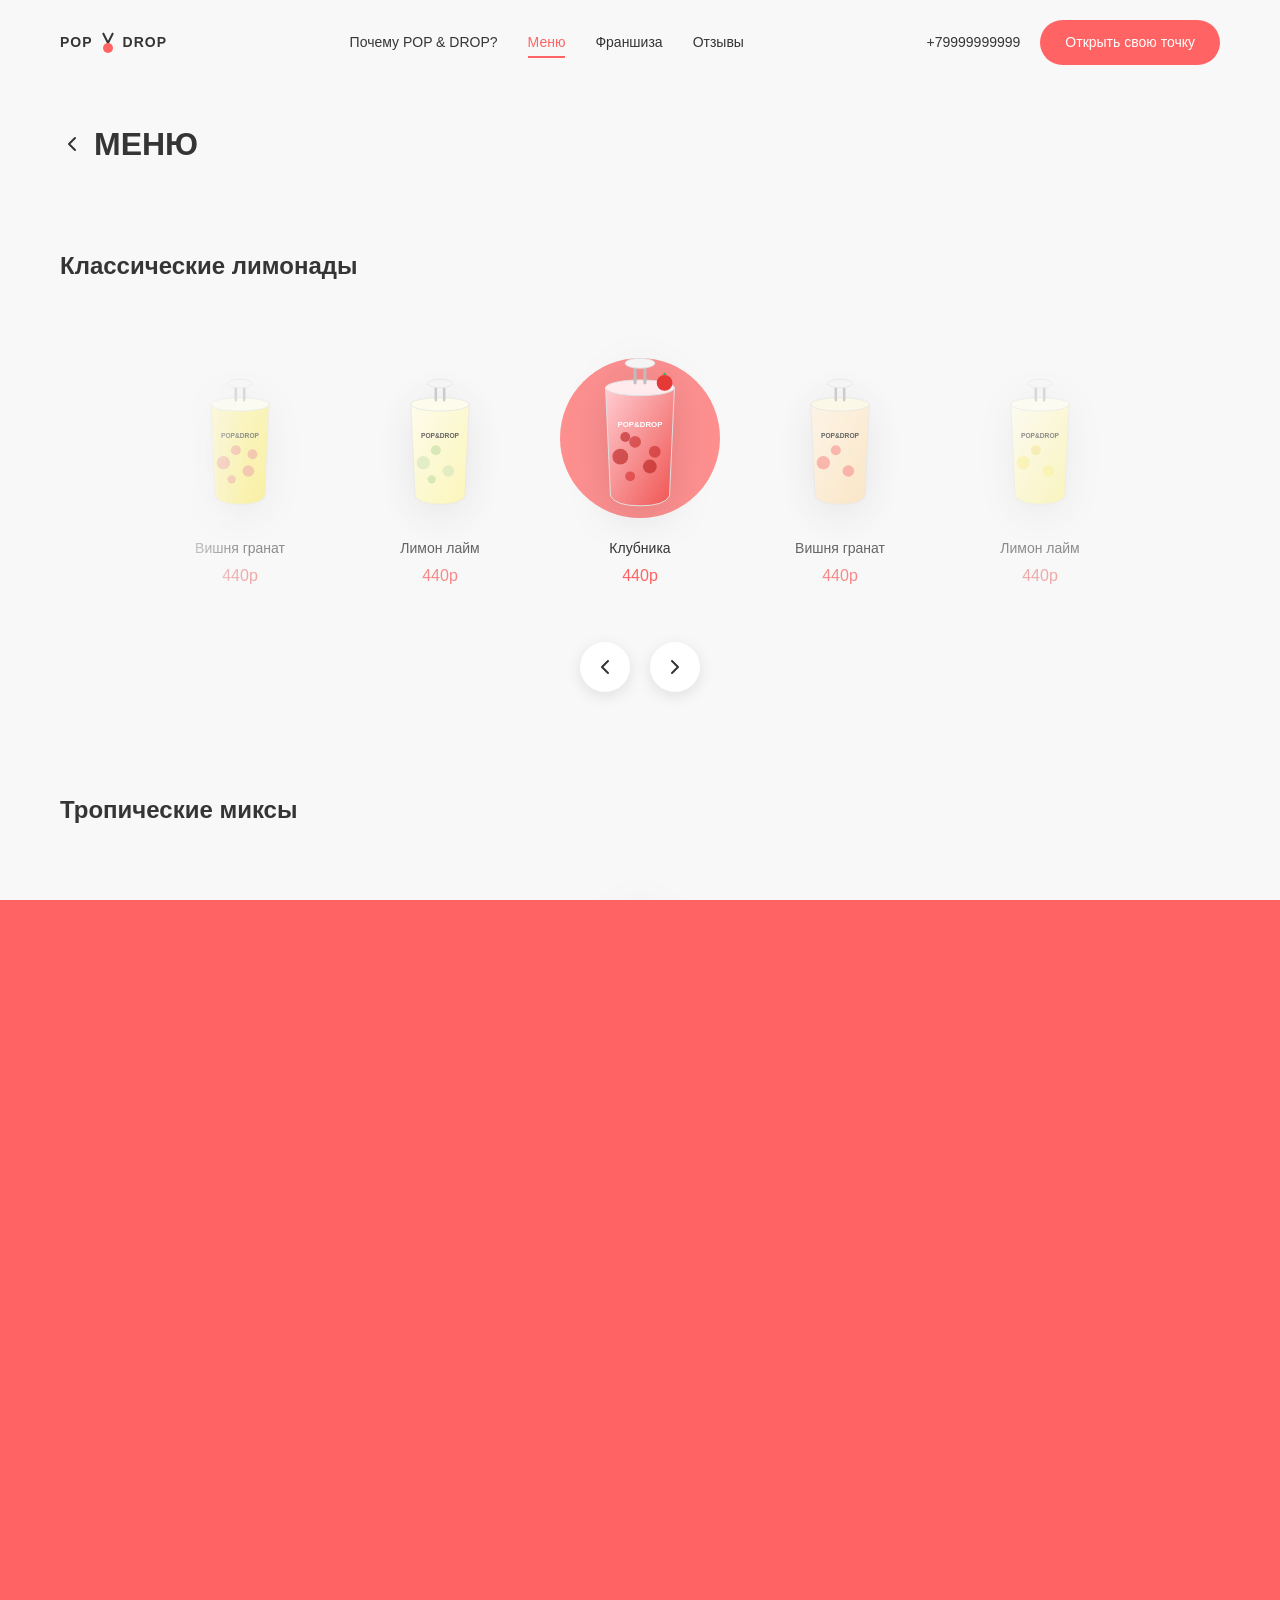
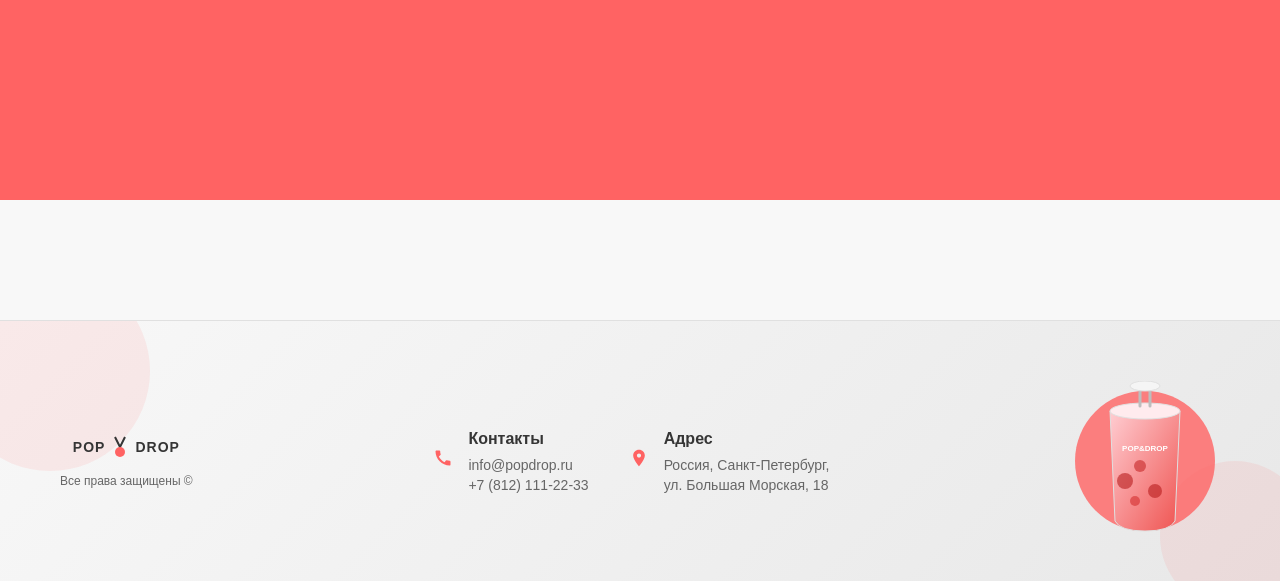
==== menu.html @ 7a73be5d "Add files via upload" ====
<!DOCTYPE html>
<html lang="ru">
<head>
    <meta charset="UTF-8">
    <meta name="viewport" content="width=device-width, initial-scale=1.0">
    <title>Меню - POP & DROP</title>
    <link rel="stylesheet" href="styles.css">
    <link rel="stylesheet" href="menu-styles.css">
</head>
<body>
    <!-- Animated Bubbles Background -->
    <div class="bubbles-container" id="bubbles"></div>

    <!-- Header -->
    <header class="header">
        <div class="header-container">
            <a href="index.html" class="logo">
                <div class="logo-text">POP</div>
                <div class="logo-icon">
                    <svg width="20" height="30" viewBox="0 0 20 30">
                        <path d="M5 5 L10 15 L15 5" stroke="#353535" stroke-width="2" fill="none"/>
                        <circle cx="10" cy="20" r="5" fill="#FF6363"/>
                    </svg>
                </div>
                <div class="logo-text">DROP</div>
            </a>
            <nav class="nav">
                <a href="index.html#why">Почему POP & DROP?</a>
                <a href="menu.html" class="active">Меню</a>
                <a href="index.html#franchise">Франшиза</a>
                <a href="index.html#reviews">Отзывы</a>
            </nav>
            <div class="header-right">
                <a href="tel:+79999999999" class="phone">+79999999999</a>
                <a href="index.html#contact" class="btn btn-primary">Открыть свою точку</a>
            </div>
        </div>
    </header>

    <!-- Menu Title -->
    <section class="menu-page-header">
        <div class="container">
            <a href="index.html" class="back-link">
                <svg width="24" height="24" viewBox="0 0 24 24" fill="none">
                    <path d="M15 18L9 12L15 6" stroke="#353535" stroke-width="2" stroke-linecap="round" stroke-linejoin="round"/>
                </svg>
                <span>МЕНЮ</span>
            </a>
        </div>
    </section>

    <!-- Classic Lemonades -->
    <section class="menu-category">
        <div class="container">
            <h2 class="category-title">Классические лимонады</h2>
            <div class="carousel-wrapper">
                <div class="carousel" id="carousel1">
                    <div class="carousel-track">
                        <div class="drink-card" data-color="#FFB74D">
                            <div class="drink-circle" style="background: #FFB74D;"></div>
                            <div class="drink-cup yellow">
                                <svg viewBox="0 0 120 160" class="cup-svg">
                                    <defs>
                                        <linearGradient id="yellow1" x1="0%" y1="0%" x2="100%" y2="100%">
                                            <stop offset="0%" style="stop-color:#FFF59D"/>
                                            <stop offset="100%" style="stop-color:#FFEB3B"/>
                                        </linearGradient>
                                    </defs>
                                    <path d="M25 30 L30 140 Q35 150 60 150 Q85 150 90 140 L95 30 Z" fill="url(#yellow1)" stroke="#E0E0E0" stroke-width="1"/>
                                    <ellipse cx="60" cy="30" rx="35" ry="8" fill="#FFFDE7" stroke="#E0E0E0"/>
                                    <path d="M55 5 L55 25 M65 5 L65 25" stroke="#BDBDBD" stroke-width="3" stroke-linecap="round"/>
                                    <ellipse cx="60" cy="5" rx="15" ry="5" fill="#F5F5F5" stroke="#E0E0E0"/>
                                    <circle cx="40" cy="100" r="8" fill="#FF6B6B" opacity="0.8" class="bubble"/>
                                    <circle cx="55" cy="85" r="6" fill="#FF6B6B" opacity="0.8" class="bubble"/>
                                    <circle cx="70" cy="110" r="7" fill="#FF6B6B" opacity="0.8" class="bubble"/>
                                    <circle cx="50" cy="120" r="5" fill="#FF6B6B" opacity="0.8" class="bubble"/>
                                    <circle cx="75" cy="90" r="6" fill="#FF6B6B" opacity="0.8" class="bubble"/>
                                    <text x="60" y="70" text-anchor="middle" font-size="8" fill="#353535" font-weight="bold">POP&DROP</text>
                                </svg>
                            </div>
                            <p class="drink-name">Вишня гранат</p>
                            <p class="drink-price">440р</p>
                        </div>

                        <div class="drink-card" data-color="#FFF59D">
                            <div class="drink-circle" style="background: #FFF59D;"></div>
                            <div class="drink-cup yellow-light">
                                <svg viewBox="0 0 120 160" class="cup-svg">
                                    <defs>
                                        <linearGradient id="yellow2" x1="0%" y1="0%" x2="100%" y2="100%">
                                            <stop offset="0%" style="stop-color:#FFFDE7"/>
                                            <stop offset="100%" style="stop-color:#FFF59D"/>
                                        </linearGradient>
                                    </defs>
                                    <path d="M25 30 L30 140 Q35 150 60 150 Q85 150 90 140 L95 30 Z" fill="url(#yellow2)" stroke="#E0E0E0" stroke-width="1"/>
                                    <ellipse cx="60" cy="30" rx="35" ry="8" fill="#FFFDE7" stroke="#E0E0E0"/>
                                    <path d="M55 5 L55 25 M65 5 L65 25" stroke="#BDBDBD" stroke-width="3" stroke-linecap="round"/>
                                    <ellipse cx="60" cy="5" rx="15" ry="5" fill="#F5F5F5" stroke="#E0E0E0"/>
                                    <circle cx="40" cy="100" r="8" fill="#C5E1A5" opacity="0.9" class="bubble"/>
                                    <circle cx="55" cy="85" r="6" fill="#AED581" opacity="0.9" class="bubble"/>
                                    <circle cx="70" cy="110" r="7" fill="#C5E1A5" opacity="0.9" class="bubble"/>
                                    <circle cx="50" cy="120" r="5" fill="#AED581" opacity="0.9" class="bubble"/>
                                    <text x="60" y="70" text-anchor="middle" font-size="8" fill="#353535" font-weight="bold">POP&DROP</text>
                                </svg>
                            </div>
                            <p class="drink-name">Лимон лайм</p>
                            <p class="drink-price">440р</p>
                        </div>

                        <div class="drink-card active" data-color="#FF6363">
                            <div class="drink-circle" style="background: #FF6363;"></div>
                            <div class="drink-cup red">
                                <svg viewBox="0 0 120 160" class="cup-svg">
                                    <defs>
                                        <linearGradient id="red1" x1="0%" y1="0%" x2="100%" y2="100%">
                                            <stop offset="0%" style="stop-color:#FFCDD2"/>
                                            <stop offset="100%" style="stop-color:#EF5350"/>
                                        </linearGradient>
                                    </defs>
                                    <path d="M25 30 L30 140 Q35 150 60 150 Q85 150 90 140 L95 30 Z" fill="url(#red1)" stroke="#E0E0E0" stroke-width="1"/>
                                    <ellipse cx="60" cy="30" rx="35" ry="8" fill="#FFEBEE" stroke="#E0E0E0"/>
                                    <path d="M55 5 L55 25 M65 5 L65 25" stroke="#BDBDBD" stroke-width="3" stroke-linecap="round"/>
                                    <ellipse cx="60" cy="5" rx="15" ry="5" fill="#F5F5F5" stroke="#E0E0E0"/>
                                    <circle cx="40" cy="100" r="8" fill="#B71C1C" opacity="0.6" class="bubble"/>
                                    <circle cx="55" cy="85" r="6" fill="#C62828" opacity="0.6" class="bubble"/>
                                    <circle cx="70" cy="110" r="7" fill="#B71C1C" opacity="0.6" class="bubble"/>
                                    <circle cx="50" cy="120" r="5" fill="#D32F2F" opacity="0.6" class="bubble"/>
                                    <circle cx="75" cy="95" r="6" fill="#C62828" opacity="0.6" class="bubble"/>
                                    <circle cx="45" cy="80" r="5" fill="#B71C1C" opacity="0.6" class="bubble"/>
                                    <text x="60" y="70" text-anchor="middle" font-size="8" fill="#fff" font-weight="bold">POP&DROP</text>
                                    <!-- Strawberry decoration -->
                                    <circle cx="85" cy="25" r="8" fill="#E53935"/>
                                    <path d="M83 17 Q85 12 87 17" fill="#4CAF50"/>
                                </svg>
                            </div>
                            <p class="drink-name">Клубника</p>
                            <p class="drink-price">440р</p>
                        </div>

                        <div class="drink-card" data-color="#FFCC80">
                            <div class="drink-circle" style="background: #FFCC80;"></div>
                            <div class="drink-cup orange">
                                <svg viewBox="0 0 120 160" class="cup-svg">
                                    <defs>
                                        <linearGradient id="orange1" x1="0%" y1="0%" x2="100%" y2="100%">
                                            <stop offset="0%" style="stop-color:#FFF3E0"/>
                                            <stop offset="100%" style="stop-color:#FFE0B2"/>
                                        </linearGradient>
                                    </defs>
                                    <path d="M25 30 L30 140 Q35 150 60 150 Q85 150 90 140 L95 30 Z" fill="url(#orange1)" stroke="#E0E0E0" stroke-width="1"/>
                                    <ellipse cx="60" cy="30" rx="35" ry="8" fill="#FFF8E1" stroke="#E0E0E0"/>
                                    <path d="M55 5 L55 25 M65 5 L65 25" stroke="#BDBDBD" stroke-width="3" stroke-linecap="round"/>
                                    <ellipse cx="60" cy="5" rx="15" ry="5" fill="#F5F5F5" stroke="#E0E0E0"/>
                                    <circle cx="40" cy="100" r="8" fill="#FF6B6B" opacity="0.8" class="bubble"/>
                                    <circle cx="55" cy="85" r="6" fill="#FF6B6B" opacity="0.8" class="bubble"/>
                                    <circle cx="70" cy="110" r="7" fill="#FF6B6B" opacity="0.8" class="bubble"/>
                                    <text x="60" y="70" text-anchor="middle" font-size="8" fill="#353535" font-weight="bold">POP&DROP</text>
                                </svg>
                            </div>
                            <p class="drink-name">Вишня гранат</p>
                            <p class="drink-price">440р</p>
                        </div>

                        <div class="drink-card" data-color="#FFF59D">
                            <div class="drink-circle" style="background: #FFF59D;"></div>
                            <div class="drink-cup lemon">
                                <svg viewBox="0 0 120 160" class="cup-svg">
                                    <defs>
                                        <linearGradient id="lemon1" x1="0%" y1="0%" x2="100%" y2="100%">
                                            <stop offset="0%" style="stop-color:#FFFDE7"/>
                                            <stop offset="100%" style="stop-color:#FFF176"/>
                                        </linearGradient>
                                    </defs>
                                    <path d="M25 30 L30 140 Q35 150 60 150 Q85 150 90 140 L95 30 Z" fill="url(#lemon1)" stroke="#E0E0E0" stroke-width="1"/>
                                    <ellipse cx="60" cy="30" rx="35" ry="8" fill="#FFFDE7" stroke="#E0E0E0"/>
                                    <path d="M55 5 L55 25 M65 5 L65 25" stroke="#BDBDBD" stroke-width="3" stroke-linecap="round"/>
                                    <ellipse cx="60" cy="5" rx="15" ry="5" fill="#F5F5F5" stroke="#E0E0E0"/>
                                    <circle cx="40" cy="100" r="8" fill="#FFEB3B" opacity="0.9" class="bubble"/>
                                    <circle cx="55" cy="85" r="6" fill="#FDD835" opacity="0.9" class="bubble"/>
                                    <circle cx="70" cy="110" r="7" fill="#FFEB3B" opacity="0.9" class="bubble"/>
                                    <text x="60" y="70" text-anchor="middle" font-size="8" fill="#353535" font-weight="bold">POP&DROP</text>
                                </svg>
                            </div>
                            <p class="drink-name">Лимон лайм</p>
                            <p class="drink-price">440р</p>
                        </div>
                    </div>
                </div>
                <div class="carousel-nav">
                    <button class="carousel-btn prev" onclick="moveCarousel('carousel1', -1)">
                        <svg width="24" height="24" viewBox="0 0 24 24" fill="none">
                            <path d="M15 18L9 12L15 6" stroke="#353535" stroke-width="2" stroke-linecap="round" stroke-linejoin="round"/>
                        </svg>
                    </button>
                    <button class="carousel-btn next" onclick="moveCarousel('carousel1', 1)">
                        <svg width="24" height="24" viewBox="0 0 24 24" fill="none">
                            <path d="M9 18L15 12L9 6" stroke="#353535" stroke-width="2" stroke-linecap="round" stroke-linejoin="round"/>
                        </svg>
                    </button>
                </div>
            </div>
        </div>
    </section>

    <!-- Tropical Mixes -->
    <section class="menu-category">
        <div class="container">
            <h2 class="category-title">Тропические миксы</h2>
            <div class="carousel-wrapper">
                <div class="carousel" id="carousel2">
                    <div class="carousel-track">
                        <div class="drink-card" data-color="#C5E1A5">
                            <div class="drink-circle" style="background: #C5E1A5;"></div>
                            <div class="drink-cup green">
                                <svg viewBox="0 0 120 160" class="cup-svg">
                                    <defs>
                                        <linearGradient id="green1" x1="0%" y1="0%" x2="100%" y2="100%">
                                            <stop offset="0%" style="stop-color:#E8F5E9"/>
                                            <stop offset="100%" style="stop-color:#C8E6C9"/>
                                        </linearGradient>
                                    </defs>
                                    <path d="M25 30 L30 140 Q35 150 60 150 Q85 150 90 140 L95 30 Z" fill="url(#green1)" stroke="#E0E0E0" stroke-width="1"/>
                                    <ellipse cx="60" cy="30" rx="35" ry="8" fill="#E8F5E9" stroke="#E0E0E0"/>
                                    <path d="M55 5 L55 25 M65 5 L65 25" stroke="#BDBDBD" stroke-width="3" stroke-linecap="round"/>
                                    <ellipse cx="60" cy="5" rx="15" ry="5" fill="#F5F5F5" stroke="#E0E0E0"/>
                                    <circle cx="40" cy="100" r="8" fill="#81C784" opacity="0.8" class="bubble"/>
                                    <circle cx="55" cy="85" r="6" fill="#66BB6A" opacity="0.8" class="bubble"/>
                                    <circle cx="70" cy="110" r="7" fill="#81C784" opacity="0.8" class="bubble"/>
                                    <text x="60" y="70" text-anchor="middle" font-size="8" fill="#353535" font-weight="bold">POP&DROP</text>
                                </svg>
                            </div>
                            <p class="drink-name">Кокос</p>
                            <p class="drink-price">520р</p>
                        </div>

                        <div class="drink-card" data-color="#FFE082">
                            <div class="drink-circle" style="background: #FFE082;"></div>
                            <div class="drink-cup yellow-green">
                                <svg viewBox="0 0 120 160" class="cup-svg">
                                    <defs>
                                        <linearGradient id="yg1" x1="0%" y1="0%" x2="100%" y2="100%">
                                            <stop offset="0%" style="stop-color:#F1F8E9"/>
                                            <stop offset="100%" style="stop-color:#DCEDC8"/>
                                        </linearGradient>
                                    </defs>
                                    <path d="M25 30 L30 140 Q35 150 60 150 Q85 150 90 140 L95 30 Z" fill="url(#yg1)" stroke="#E0E0E0" stroke-width="1"/>
                                    <ellipse cx="60" cy="30" rx="35" ry="8" fill="#F1F8E9" stroke="#E0E0E0"/>
                                    <path d="M55 5 L55 25 M65 5 L65 25" stroke="#BDBDBD" stroke-width="3" stroke-linecap="round"/>
                                    <ellipse cx="60" cy="5" rx="15" ry="5" fill="#F5F5F5" stroke="#E0E0E0"/>
                                    <circle cx="40" cy="100" r="8" fill="#AED581" opacity="0.8" class="bubble"/>
                                    <circle cx="55" cy="85" r="6" fill="#9CCC65" opacity="0.8" class="bubble"/>
                                    <circle cx="70" cy="110" r="7" fill="#AED581" opacity="0.8" class="bubble"/>
                                    <text x="60" y="70" text-anchor="middle" font-size="8" fill="#353535" font-weight="bold">POP&DROP</text>
                                </svg>
                            </div>
                            <p class="drink-name">Лайм фейхоа</p>
                            <p class="drink-price">520р</p>
                        </div>

                        <div class="drink-card active" data-color="#80DEEA">
                            <div class="drink-circle" style="background: #80DEEA;"></div>
                            <div class="drink-cup cyan">
                                <svg viewBox="0 0 120 160" class="cup-svg">
                                    <defs>
                                        <linearGradient id="cyan1" x1="0%" y1="0%" x2="100%" y2="100%">
                                            <stop offset="0%" style="stop-color:#E0F7FA"/>
                                            <stop offset="50%" style="stop-color:#80DEEA"/>
                                            <stop offset="100%" style="stop-color:#4DB6AC"/>
                                        </linearGradient>
                                    </defs>
                                    <path d="M25 30 L30 140 Q35 150 60 150 Q85 150 90 140 L95 30 Z" fill="url(#cyan1)" stroke="#E0E0E0" stroke-width="1"/>
                                    <ellipse cx="60" cy="30" rx="35" ry="8" fill="#E0F7FA" stroke="#E0E0E0"/>
                                    <path d="M55 5 L55 25 M65 5 L65 25" stroke="#BDBDBD" stroke-width="3" stroke-linecap="round"/>
                                    <ellipse cx="60" cy="5" rx="15" ry="5" fill="#F5F5F5" stroke="#E0E0E0"/>
                                    <circle cx="40" cy="100" r="8" fill="#26A69A" opacity="0.7" class="bubble"/>
                                    <circle cx="55" cy="85" r="6" fill="#4DB6AC" opacity="0.7" class="bubble"/>
                                    <circle cx="70" cy="110" r="7" fill="#26A69A" opacity="0.7" class="bubble"/>
                                    <circle cx="50" cy="120" r="5" fill="#4DB6AC" opacity="0.7" class="bubble"/>
                                    <circle cx="75" cy="95" r="6" fill="#26A69A" opacity="0.7" class="bubble"/>
                                    <text x="60" y="70" text-anchor="middle" font-size="8" fill="#353535" font-weight="bold">POP&DROP</text>
                                    <!-- Lemon decoration -->
                                    <ellipse cx="80" cy="25" rx="10" ry="6" fill="#FDD835"/>
                                </svg>
                            </div>
                            <p class="drink-name">Манго маракуя</p>
                            <p class="drink-price">520р</p>
                        </div>

                        <div class="drink-card" data-color="#A5D6A7">
                            <div class="drink-circle" style="background: #A5D6A7;"></div>
                            <div class="drink-cup mint">
                                <svg viewBox="0 0 120 160" class="cup-svg">
                                    <defs>
                                        <linearGradient id="mint1" x1="0%" y1="0%" x2="100%" y2="100%">
                                            <stop offset="0%" style="stop-color:#E8F5E9"/>
                                            <stop offset="100%" style="stop-color:#A5D6A7"/>
                                        </linearGradient>
                                    </defs>
                                    <path d="M25 30 L30 140 Q35 150 60 150 Q85 150 90 140 L95 30 Z" fill="url(#mint1)" stroke="#E0E0E0" stroke-width="1"/>
                                    <ellipse cx="60" cy="30" rx="35" ry="8" fill="#E8F5E9" stroke="#E0E0E0"/>
                                    <path d="M55 5 L55 25 M65 5 L65 25" stroke="#BDBDBD" stroke-width="3" stroke-linecap="round"/>
                                    <ellipse cx="60" cy="5" rx="15" ry="5" fill="#F5F5F5" stroke="#E0E0E0"/>
                                    <circle cx="40" cy="100" r="8" fill="#66BB6A" opacity="0.8" class="bubble"/>
                                    <circle cx="55" cy="85" r="6" fill="#81C784" opacity="0.8" class="bubble"/>
                                    <circle cx="70" cy="110" r="7" fill="#66BB6A" opacity="0.8" class="bubble"/>
                                    <text x="60" y="70" text-anchor="middle" font-size="8" fill="#353535" font-weight="bold">POP&DROP</text>
                                </svg>
                            </div>
                            <p class="drink-name">Кокос</p>
                            <p class="drink-price">520р</p>
                        </div>

                        <div class="drink-card" data-color="#FFF59D">
                            <div class="drink-circle" style="background: #FFF59D;"></div>
                            <div class="drink-cup lime">
                                <svg viewBox="0 0 120 160" class="cup-svg">
                                    <defs>
                                        <linearGradient id="lime1" x1="0%" y1="0%" x2="100%" y2="100%">
                                            <stop offset="0%" style="stop-color:#F9FBE7"/>
                                            <stop offset="100%" style="stop-color:#E6EE9C"/>
                                        </linearGradient>
                                    </defs>
                                    <path d="M25 30 L30 140 Q35 150 60 150 Q85 150 90 140 L95 30 Z" fill="url(#lime1)" stroke="#E0E0E0" stroke-width="1"/>
                                    <ellipse cx="60" cy="30" rx="35" ry="8" fill="#F9FBE7" stroke="#E0E0E0"/>
                                    <path d="M55 5 L55 25 M65 5 L65 25" stroke="#BDBDBD" stroke-width="3" stroke-linecap="round"/>
                                    <ellipse cx="60" cy="5" rx="15" ry="5" fill="#F5F5F5" stroke="#E0E0E0"/>
                                    <circle cx="40" cy="100" r="8" fill="#C0CA33" opacity="0.8" class="bubble"/>
                                    <circle cx="55" cy="85" r="6" fill="#CDDC39" opacity="0.8" class="bubble"/>
                                    <circle cx="70" cy="110" r="7" fill="#C0CA33" opacity="0.8" class="bubble"/>
                                    <text x="60" y="70" text-anchor="middle" font-size="8" fill="#353535" font-weight="bold">POP&DROP</text>
                                </svg>
                            </div>
                            <p class="drink-name">Лайм фейхоа</p>
                            <p class="drink-price">520р</p>
                        </div>
                    </div>
                </div>
                <div class="carousel-nav">
                    <button class="carousel-btn prev" onclick="moveCarousel('carousel2', -1)">
                        <svg width="24" height="24" viewBox="0 0 24 24" fill="none">
                            <path d="M15 18L9 12L15 6" stroke="#353535" stroke-width="2" stroke-linecap="round" stroke-linejoin="round"/>
                        </svg>
                    </button>
                    <button class="carousel-btn next" onclick="moveCarousel('carousel2', 1)">
                        <svg width="24" height="24" viewBox="0 0 24 24" fill="none">
                            <path d="M9 18L15 12L9 6" stroke="#353535" stroke-width="2" stroke-linecap="round" stroke-linejoin="round"/>
                        </svg>
                    </button>
                </div>
            </div>
        </div>
    </section>

    <!-- Авторские сезонные -->
    <section class="menu-category">
        <div class="container">
            <h2 class="category-title">Авторские сезонные</h2>
            <div class="carousel-wrapper">
                <div class="carousel" id="carousel3">
                    <div class="carousel-track">
                        <div class="drink-card" data-color="#CE93D8">
                            <div class="drink-circle" style="background: #CE93D8;"></div>
                            <div class="drink-cup purple">
                                <svg viewBox="0 0 120 160" class="cup-svg">
                                    <defs>
                                        <linearGradient id="purple1" x1="0%" y1="0%" x2="100%" y2="100%">
                                            <stop offset="0%" style="stop-color:#F3E5F5"/>
                                            <stop offset="100%" style="stop-color:#CE93D8"/>
                                        </linearGradient>
                                    </defs>
                                    <path d="M25 30 L30 140 Q35 150 60 150 Q85 150 90 140 L95 30 Z" fill="url(#purple1)" stroke="#E0E0E0" stroke-width="1"/>
                                    <ellipse cx="60" cy="30" rx="35" ry="8" fill="#F3E5F5" stroke="#E0E0E0"/>
                                    <path d="M55 5 L55 25 M65 5 L65 25" stroke="#BDBDBD" stroke-width="3" stroke-linecap="round"/>
                                    <ellipse cx="60" cy="5" rx="15" ry="5" fill="#F5F5F5" stroke="#E0E0E0"/>
                                    <circle cx="40" cy="100" r="8" fill="#AB47BC" opacity="0.6" class="bubble"/>
                                    <circle cx="55" cy="85" r="6" fill="#9C27B0" opacity="0.6" class="bubble"/>
                                    <circle cx="70" cy="110" r="7" fill="#AB47BC" opacity="0.6" class="bubble"/>
                                    <text x="60" y="70" text-anchor="middle" font-size="8" fill="#353535" font-weight="bold">POP&DROP</text>
                                </svg>
                            </div>
                            <p class="drink-name">Виноградный день</p>
                            <p class="drink-price">520р</p>
                        </div>

                        <div class="drink-card" data-color="#90CAF9">
                            <div class="drink-circle" style="background: #90CAF9;"></div>
                            <div class="drink-cup blue">
                                <svg viewBox="0 0 120 160" class="cup-svg">
                                    <defs>
                                        <linearGradient id="blue1" x1="0%" y1="0%" x2="100%" y2="100%">
                                            <stop offset="0%" style="stop-color:#E3F2FD"/>
                                            <stop offset="100%" style="stop-color:#90CAF9"/>
                                        </linearGradient>
                                    </defs>
                                    <path d="M25 30 L30 140 Q35 150 60 150 Q85 150 90 140 L95 30 Z" fill="url(#blue1)" stroke="#E0E0E0" stroke-width="1"/>
                                    <ellipse cx="60" cy="30" rx="35" ry="8" fill="#E3F2FD" stroke="#E0E0E0"/>
                                    <path d="M55 5 L55 25 M65 5 L65 25" stroke="#BDBDBD" stroke-width="3" stroke-linecap="round"/>
                                    <ellipse cx="60" cy="5" rx="15" ry="5" fill="#F5F5F5" stroke="#E0E0E0"/>
                                    <circle cx="40" cy="100" r="8" fill="#42A5F5" opacity="0.6" class="bubble"/>
                                    <circle cx="55" cy="85" r="6" fill="#2196F3" opacity="0.6" class="bubble"/>
                                    <circle cx="70" cy="110" r="7" fill="#42A5F5" opacity="0.6" class="bubble"/>
                                    <text x="60" y="70" text-anchor="middle" font-size="8" fill="#353535" font-weight="bold">POP&DROP</text>
                                </svg>
                            </div>
                            <p class="drink-name">Пепси лайт</p>
                            <p class="drink-price">520р</p>
                        </div>

                        <div class="drink-card active" data-color="#FFCC80">
                            <div class="drink-circle" style="background: #FFCC80;"></div>
                            <div class="drink-cup peach">
                                <svg viewBox="0 0 120 160" class="cup-svg">
                                    <defs>
                                        <linearGradient id="peach1" x1="0%" y1="0%" x2="100%" y2="100%">
                                            <stop offset="0%" style="stop-color:#FFF8E1"/>
                                            <stop offset="50%" style="stop-color:#FFCC80"/>
                                            <stop offset="100%" style="stop-color="#FFB74D"/>
                                        </linearGradient>
                                    </defs>
                                    <path d="M25 30 L30 140 Q35 150 60 150 Q85 150 90 140 L95 30 Z" fill="url(#peach1)" stroke="#E0E0E0" stroke-width="1"/>
                                    <ellipse cx="60" cy="30" rx="35" ry="8" fill="#FFF8E1" stroke="#E0E0E0"/>
                                    <path d="M55 5 L55 25 M65 5 L65 25" stroke="#BDBDBD" stroke-width="3" stroke-linecap="round"/>
                                    <ellipse cx="60" cy="5" rx="15" ry="5" fill="#F5F5F5" stroke="#E0E0E0"/>
                                    <circle cx="40" cy="100" r="8" fill="#FF8A65" opacity="0.7" class="bubble"/>
                                    <circle cx="55" cy="85" r="6" fill="#FFAB91" opacity="0.7" class="bubble"/>
                                    <circle cx="70" cy="110" r="7" fill="#FF8A65" opacity="0.7" class="bubble"/>
                                    <circle cx="50" cy="120" r="5" fill="#FFAB91" opacity="0.7" class="bubble"/>
                                    <circle cx="75" cy="95" r="6" fill="#FF8A65" opacity="0.7" class="bubble"/>
                                    <text x="60" y="70" text-anchor="middle" font-size="7" fill="#353535" font-weight="bold">POP & DROP</text>
                                </svg>
                            </div>
                            <p class="drink-name">Персиковый сет</p>
                            <p class="drink-price">600р</p>
                        </div>

                        <div class="drink-card" data-color="#80DEEA">
                            <div class="drink-circle" style="background: #80DEEA;"></div>
                            <div class="drink-cup teal">
                                <svg viewBox="0 0 120 160" class="cup-svg">
                                    <defs>
                                        <linearGradient id="teal1" x1="0%" y1="0%" x2="100%" y2="100%">
                                            <stop offset="0%" style="stop-color:#E0F2F1"/>
                                            <stop offset="100%" style="stop-color:#80CBC4"/>
                                        </linearGradient>
                                    </defs>
                                    <path d="M25 30 L30 140 Q35 150 60 150 Q85 150 90 140 L95 30 Z" fill="url(#teal1)" stroke="#E0E0E0" stroke-width="1"/>
                                    <ellipse cx="60" cy="30" rx="35" ry="8" fill="#E0F2F1" stroke="#E0E0E0"/>
                                    <path d="M55 5 L55 25 M65 5 L65 25" stroke="#BDBDBD" stroke-width="3" stroke-linecap="round"/>
                                    <ellipse cx="60" cy="5" rx="15" ry="5" fill="#F5F5F5" stroke="#E0E0E0"/>
                                    <circle cx="40" cy="100" r="8" fill="#26A69A" opacity="0.6" class="bubble"/>
                                    <circle cx="55" cy="85" r="6" fill="#4DB6AC" opacity="0.6" class="bubble"/>
                                    <circle cx="70" cy="110" r="7" fill="#26A69A" opacity="0.6" class="bubble"/>
                                    <text x="60" y="70" text-anchor="middle" font-size="8" fill="#353535" font-weight="bold">POP&DROP</text>
                                </svg>
                            </div>
                            <p class="drink-name">Виноградный день</p>
                            <p class="drink-price">520р</p>
                        </div>

                        <div class="drink-card" data-color="#BCAAA4">
                            <div class="drink-circle" style="background: #BCAAA4;"></div>
                            <div class="drink-cup brown">
                                <svg viewBox="0 0 120 160" class="cup-svg">
                                    <defs>
                                        <linearGradient id="brown1" x1="0%" y1="0%" x2="100%" y2="100%">
                                            <stop offset="0%" style="stop-color:#EFEBE9"/>
                                            <stop offset="100%" style="stop-color:#A1887F"/>
                                        </linearGradient>
                                    </defs>
                                    <path d="M25 30 L30 140 Q35 150 60 150 Q85 150 90 140 L95 30 Z" fill="url(#brown1)" stroke="#E0E0E0" stroke-width="1"/>
                                    <ellipse cx="60" cy="30" rx="35" ry="8" fill="#EFEBE9" stroke="#E0E0E0"/>
                                    <path d="M55 5 L55 25 M65 5 L65 25" stroke="#BDBDBD" stroke-width="3" stroke-linecap="round"/>
                                    <ellipse cx="60" cy="5" rx="15" ry="5" fill="#F5F5F5" stroke="#E0E0E0"/>
                                    <circle cx="40" cy="100" r="8" fill="#6D4C41" opacity="0.6" class="bubble"/>
                                    <circle cx="55" cy="85" r="6" fill="#8D6E63" opacity="0.6" class="bubble"/>
                                    <circle cx="70" cy="110" r="7" fill="#6D4C41" opacity="0.6" class="bubble"/>
                                    <text x="60" y="70" text-anchor="middle" font-size="8" fill="#353535" font-weight="bold">POP&DROP</text>
                                </svg>
                            </div>
                            <p class="drink-name">Пепси лайт</p>
                            <p class="drink-price">520р</p>
                        </div>
                    </div>
                </div>
                <div class="carousel-nav">
                    <button class="carousel-btn prev" onclick="moveCarousel('carousel3', -1)">
                        <svg width="24" height="24" viewBox="0 0 24 24" fill="none">
                            <path d="M15 18L9 12L15 6" stroke="#353535" stroke-width="2" stroke-linecap="round" stroke-linejoin="round"/>
                        </svg>
                    </button>
                    <button class="carousel-btn next" onclick="moveCarousel('carousel3', 1)">
                        <svg width="24" height="24" viewBox="0 0 24 24" fill="none">
                            <path d="M9 18L15 12L9 6" stroke="#353535" stroke-width="2" stroke-linecap="round" stroke-linejoin="round"/>
                        </svg>
                    </button>
                </div>
            </div>
        </div>
    </section>

    <!-- Footer -->
    <footer class="footer">
        <div class="footer-decor">
            <div class="footer-blob blob1"></div>
            <div class="footer-blob blob2"></div>
        </div>
        <div class="footer-container">
            <div class="footer-logo">
                <div class="logo">
                    <div class="logo-text">POP</div>
                    <div class="logo-icon">
                        <svg width="20" height="30" viewBox="0 0 20 30">
                            <path d="M5 5 L10 15 L15 5" stroke="#353535" stroke-width="2" fill="none"/>
                            <circle cx="10" cy="20" r="5" fill="#FF6363"/>
                        </svg>
                    </div>
                    <div class="logo-text">DROP</div>
                </div>
                <p class="copyright">Все права защищены ©</p>
            </div>
            <div class="footer-contacts">
                <div class="footer-section">
                    <div class="footer-icon">
                        <svg width="20" height="20" viewBox="0 0 24 24" fill="#FF6363">
                            <path d="M20.01 15.38c-1.23 0-2.42-.2-3.53-.56a.977.977 0 00-1.01.24l-1.57 1.97c-2.83-1.35-5.48-3.9-6.89-6.83l1.95-1.66c.27-.28.35-.67.24-1.02-.37-1.11-.56-2.3-.56-3.53 0-.54-.45-.99-.99-.99H4.19C3.65 3 3 3.24 3 3.99 3 13.28 10.73 21 20.01 21c.71 0 .99-.63.99-1.18v-3.45c0-.54-.45-.99-.99-.99z"/>
                        </svg>
                    </div>
                    <div>
                        <h4>Контакты</h4>
                        <p>info@popdrop.ru</p>
                        <p>+7 (812) 111-22-33</p>
                    </div>
                </div>
                <div class="footer-section">
                    <div class="footer-icon">
                        <svg width="20" height="20" viewBox="0 0 24 24" fill="#FF6363">
                            <path d="M12 2C8.13 2 5 5.13 5 9c0 5.25 7 13 7 13s7-7.75 7-13c0-3.87-3.13-7-7-7zm0 9.5c-1.38 0-2.5-1.12-2.5-2.5s1.12-2.5 2.5-2.5 2.5 1.12 2.5 2.5-1.12 2.5-2.5 2.5z"/>
                        </svg>
                    </div>
                    <div>
                        <h4>Адрес</h4>
                        <p>Россия, Санкт-Петербург,</p>
                        <p>ул. Большая Морская, 18</p>
                    </div>
                </div>
            </div>
            <div class="footer-drink">
                <div class="footer-drink-circle"></div>
                <svg viewBox="0 0 120 160" class="footer-cup-svg">
                    <defs>
                        <linearGradient id="footerRed" x1="0%" y1="0%" x2="100%" y2="100%">
                            <stop offset="0%" style="stop-color:#FFCDD2"/>
                            <stop offset="100%" style="stop-color:#EF5350"/>
                        </linearGradient>
                    </defs>
                    <path d="M25 30 L30 140 Q35 150 60 150 Q85 150 90 140 L95 30 Z" fill="url(#footerRed)" stroke="#E0E0E0" stroke-width="1"/>
                    <ellipse cx="60" cy="30" rx="35" ry="8" fill="#FFEBEE" stroke="#E0E0E0"/>
                    <path d="M55 5 L55 25 M65 5 L65 25" stroke="#BDBDBD" stroke-width="3" stroke-linecap="round"/>
                    <ellipse cx="60" cy="5" rx="15" ry="5" fill="#F5F5F5" stroke="#E0E0E0"/>
                    <circle cx="40" cy="100" r="8" fill="#B71C1C" opacity="0.6" class="bubble"/>
                    <circle cx="55" cy="85" r="6" fill="#C62828" opacity="0.6" class="bubble"/>
                    <circle cx="70" cy="110" r="7" fill="#B71C1C" opacity="0.6" class="bubble"/>
                    <circle cx="50" cy="120" r="5" fill="#D32F2F" opacity="0.6" class="bubble"/>
                    <text x="60" y="70" text-anchor="middle" font-size="8" fill="#fff" font-weight="bold">POP&DROP</text>
                </svg>
            </div>
        </div>
    </footer>

    <script src="menu-script.js"></script>
</body>
</html>
---- styles.css ----
/* Шрифты SF Pro */
@font-face {
    font-family: 'SF Pro';
    src: local('SF Pro Display Heavy'), local('SFProDisplay-Heavy'), local('SF Pro Display Bold');
    font-weight: 800;
    font-style: normal;
}

@font-face {
    font-family: 'SF Pro';
    src: local('SF Pro Display Light'), local('SFProDisplay-Light'), local('SF Pro Text Light');
    font-weight: 300;
    font-style: normal;
}

/* Reset и базовые стили */
* {
    margin: 0;
    padding: 0;
    box-sizing: border-box;
}

html {
    scroll-behavior: smooth;
}

body {
    font-family: 'SF Pro', -apple-system, BlinkMacSystemFont, 'Segoe UI', Roboto, Helvetica, Arial, sans-serif;
    background-color: #F8F8F8;
    color: #353535;
    font-weight: 300;
    line-height: 1.5;
    overflow-x: hidden;
}

.container {
    max-width: 1200px;
    margin: 0 auto;
    padding: 0 20px;
}

/* Анимация появления */
.fade-in {
    opacity: 0;
    transform: translateY(30px);
    transition: opacity 0.8s ease, transform 0.8s ease;
}

.fade-in.visible {
    opacity: 1;
    transform: translateY(0);
}

/* Пузырьки на фоне */
.bubbles-container {
    position: fixed;
    top: 0;
    left: 0;
    width: 100%;
    height: 100%;
    pointer-events: none;
    z-index: 0;
    overflow: hidden;
}

.bubble {
    position: absolute;
    border-radius: 50%;
    animation: float-up linear infinite;
    opacity: 0.6;
}

@keyframes float-up {
    0% {
        transform: translateY(100vh) scale(0);
        opacity: 0;
    }
    10% {
        opacity: 0.6;
    }
    90% {
        opacity: 0.6;
    }
    100% {
        transform: translateY(-100px) scale(1);
        opacity: 0;
    }
}

/* Кнопки */
.btn {
    display: inline-block;
    padding: 12px 25px;
    border-radius: 25px;
    font-size: 14px;
    font-weight: 300;
    text-decoration: none;
    cursor: pointer;
    border: none;
    transition: transform 0.3s ease, box-shadow 0.3s ease;
    font-family: inherit;
}

.btn:hover {
    transform: translateY(-2px);
    box-shadow: 0 5px 20px rgba(0, 0, 0, 0.15);
}

.btn-primary {
    background-color: #FF6363;
    color: white;
}

.btn-primary:hover {
    background-color: #ff4a4a;
}

.btn-yellow {
    background-color: #FFE566;
    color: #353535;
}

.btn-yellow:hover {
    background-color: #ffd93d;
}

/* ==================== HEADER ==================== */
.header {
    padding: 20px 0;
    position: relative;
    z-index: 100;
}

.header-container {
    display: flex;
    align-items: center;
    justify-content: space-between;
}

.logo {
    display: flex;
    align-items: center;
    gap: 5px;
}

.logo-text {
    font-weight: 800;
    font-size: 14px;
    letter-spacing: 1px;
}

.logo-icon {
    width: 20px;
    height: 30px;
}

.nav {
    display: flex;
    align-items: center;
    gap: 30px;
}

.nav-link {
    text-decoration: none;
    color: #353535;
    font-size: 14px;
    font-weight: 300;
    transition: color 0.3s ease;
    position: relative;
}

.nav-link::after {
    content: '';
    position: absolute;
    bottom: -5px;
    left: 0;
    width: 0;
    height: 2px;
    background-color: #FF6363;
    transition: width 0.3s ease;
}

.nav-link:hover::after {
    width: 100%;
}

.nav-link:hover {
    color: #FF6363;
}

.header-right {
    display: flex;
    align-items: center;
    gap: 20px;
}

.phone {
    font-size: 14px;
    color: #353535;
}

/* ==================== HERO ==================== */
.hero {
    padding: 40px 0 80px;
    position: relative;
    overflow: hidden;
}

.hero-circles {
    position: absolute;
    top: 50%;
    left: 50%;
    transform: translate(-50%, -50%);
    width: 100%;
    height: 100%;
    pointer-events: none;
}

.circle {
    position: absolute;
    border-radius: 50%;
    background-color: #FF6363;
}

.circle-1 {
    width: 320px;
    height: 320px;
    top: 50%;
    left: 50%;
    transform: translate(-50%, -50%);
    opacity: 0.85;
    animation: pulse 4s ease-in-out infinite;
}

.circle-2 {
    width: 180px;
    height: 180px;
    top: 15%;
    right: 28%;
    opacity: 0.6;
    animation: pulse 4s ease-in-out infinite 1s;
}

@keyframes pulse {
    0%, 100% {
        transform: scale(1);
    }
    50% {
        transform: scale(1.05);
    }
}

.hero-content {
    text-align: center;
    position: relative;
    z-index: 2;
}

.hero-title {
    font-size: 72px;
    font-weight: 800;
    line-height: 1.05;
    letter-spacing: -2px;
    margin-bottom: 20px;
}

.hero-cup {
    display: inline-block;
    margin: -40px 0 20px;
}

.cup-svg {
    width: 280px;
    height: auto;
    filter: drop-shadow(0 20px 40px rgba(0, 0, 0, 0.15));
    transition: transform 0.5s ease;
}

.cup-svg:hover {
    transform: scale(1.05) rotate(2deg);
}

.drink-bubble {
    animation: bubble-float 3s ease-in-out infinite;
}

.drink-bubble:nth-child(1) { animation-delay: 0s; }
.drink-bubble:nth-child(2) { animation-delay: 0.5s; }
.drink-bubble:nth-child(3) { animation-delay: 1s; }
.drink-bubble:nth-child(4) { animation-delay: 1.5s; }
.drink-bubble:nth-child(5) { animation-delay: 2s; }
.drink-bubble:nth-child(6) { animation-delay: 2.5s; }
.drink-bubble:nth-child(7) { animation-delay: 3s; }

@keyframes bubble-float {
    0%, 100% {
        transform: translateY(0);
    }
    50% {
        transform: translateY(-8px);
    }
}

.hero-stats {
    display: flex;
    justify-content: center;
    gap: 60px;
    margin-top: 50px;
    flex-wrap: wrap;
}

.stat {
    font-size: 14px;
    color: #353535;
}

/* ==================== WHY SECTION ==================== */
.why-section {
    padding: 80px 0;
    position: relative;
    z-index: 1;
}

.section-title {
    font-size: 36px;
    font-weight: 800;
    margin-bottom: 50px;
}

.why-grid {
    display: grid;
    grid-template-columns: repeat(2, 1fr);
    gap: 35px 100px;
}

.why-item {
    display: flex;
    align-items: center;
    gap: 20px;
    transition: transform 0.3s ease;
}

.why-item:hover {
    transform: translateX(10px);
}

.why-icon {
    width: 50px;
    height: 50px;
    min-width: 50px;
    transition: transform 0.3s ease;
}

.why-item:hover .why-icon {
    transform: scale(1.15) rotate(5deg);
}

.why-icon svg {
    width: 100%;
    height: 100%;
}

.why-item p {
    font-size: 16px;
    font-weight: 300;
}

/* ==================== MENU SECTION ==================== */
.menu-section {
    padding: 80px 0;
    position: relative;
    z-index: 1;
}

.menu-grid {
    display: grid;
    grid-template-columns: repeat(4, 1fr);
    gap: 30px;
    text-align: center;
}

.menu-item {
    transition: transform 0.4s ease;
}

.menu-item:hover {
    transform: translateY(-10px);
}

.menu-cup {
    margin-bottom: 30px;
}

.cup-menu-svg {
    width: 100%;
    max-width: 160px;
    height: auto;
    transition: transform 0.4s ease, filter 0.4s ease;
}

.menu-item:hover .cup-menu-svg {
    transform: scale(1.1) rotate(-3deg);
    filter: drop-shadow(0 15px 30px rgba(0, 0, 0, 0.2));
}

.menu-bubble {
    animation: menu-bubble-float 2.5s ease-in-out infinite;
}

.menu-bubble:nth-child(1) { animation-delay: 0s; }
.menu-bubble:nth-child(2) { animation-delay: 0.4s; }
.menu-bubble:nth-child(3) { animation-delay: 0.8s; }
.menu-bubble:nth-child(4) { animation-delay: 1.2s; }

@keyframes menu-bubble-float {
    0%, 100% {
        transform: translateY(0) scale(1);
        opacity: 0.5;
    }
    50% {
        transform: translateY(-5px) scale(1.1);
        opacity: 0.7;
    }
}

.menu-name {
    font-size: 14px;
    font-weight: 300;
    line-height: 1.4;
}

.menu-btn-wrapper {
    text-align: center;
    margin-top: 50px;
}

/* ==================== FRANCHISE SECTION ==================== */
.franchise-section {
    padding: 80px 0;
    position: relative;
    z-index: 1;
}

.franchise-content {
    display: grid;
    grid-template-columns: 1fr 1fr;
    gap: 60px;
    align-items: center;
}

.franchise-list {
    display: flex;
    flex-direction: column;
    gap: 25px;
}

.franchise-item {
    display: flex;
    align-items: center;
    gap: 20px;
    transition: transform 0.3s ease;
}

.franchise-item:hover {
    transform: translateX(10px);
}

.franchise-blob {
    width: 70px;
    height: 60px;
    min-width: 70px;
    transition: transform 0.4s ease;
}

.franchise-item:hover .franchise-blob {
    transform: scale(1.15) rotate(10deg);
}

.franchise-blob svg {
    width: 100%;
    height: 100%;
}

.franchise-item p {
    font-size: 16px;
    font-weight: 300;
}

.franchise-cta {
    display: flex;
    justify-content: center;
    align-items: center;
}

.franchise-card {
    text-align: center;
    padding: 50px 40px;
    background: rgba(255, 255, 255, 0.5);
    border-radius: 20px;
    border: 1px solid #eee;
}

.franchise-subtitle {
    font-size: 12px;
    letter-spacing: 3px;
    margin-bottom: 10px;
    display: block;
}

.franchise-title {
    font-size: 42px;
    font-weight: 800;
    letter-spacing: 3px;
    margin-bottom: 25px;
}

/* ==================== REVIEWS SECTION ==================== */
.reviews-section {
    padding: 80px 0;
    position: relative;
    z-index: 1;
}

.reviews-slider {
    overflow: visible;
    padding-top: 8px;
}

.reviews-grid {
    display: grid;
    grid-template-columns: repeat(3, 1fr);
    gap: 40px;
    transition: transform 0.5s ease;
}

.review-item {
    position: relative;
    padding: 25px;
    background: white;
    border-radius: 15px;
    transition: transform 0.3s ease, box-shadow 0.3s ease;
}

.review-item::after {
    content: '';
    position: absolute;
    inset: 0;
    border-radius: 15px;
    border: 1.5px solid rgba(255, 99, 99, 0.55);
    opacity: 0;
    transition: opacity 0.28s ease;
    pointer-events: none;
}

.review-item:hover {
    transform: translateY(-5px);
    box-shadow: 0 10px 30px rgba(0, 0, 0, 0.1), 0 0 0 3px rgba(255, 99, 99, 0.1);
}

.review-item:hover::after {
    opacity: 1;
}

.review-name {
    font-size: 14px;
    font-weight: 800;
    margin-bottom: 15px;
    text-transform: uppercase;
}

.review-text {
    font-size: 13px;
    font-weight: 300;
    line-height: 1.7;
    color: #666;
}

.reviews-dots {
    display: flex;
    justify-content: center;
    gap: 10px;
    margin-top: 40px;
}

.dot {
    width: 12px;
    height: 12px;
    border-radius: 50%;
    background: #ddd;
    cursor: pointer;
    transition: background-color 0.3s ease, transform 0.3s ease;
}

.dot:hover {
    transform: scale(1.2);
}

.dot.active {
    background: #FF6363;
}

/* ==================== CONTACT SECTION ==================== */
.contact-section {
    padding: 80px 0;
    position: relative;
    z-index: 1;
}

.contact-section .section-title {
    text-align: center;
}

.contact-content {
    display: grid;
    grid-template-columns: 1fr 1fr;
    gap: 60px;
    align-items: center;
}

.contact-form {
    display: flex;
    flex-direction: column;
    gap: 15px;
}

.form-group input,
.form-group textarea {
    width: 100%;
    padding: 15px 25px;
    border: 1px solid #e0e0e0;
    border-radius: 30px;
    font-size: 14px;
    font-family: inherit;
    font-weight: 300;
    background: white;
    transition: border-color 0.3s ease, box-shadow 0.3s ease;
}

.form-group input:focus,
.form-group textarea:focus {
    outline: none;
    border-color: #FF6363;
    box-shadow: 0 0 0 3px rgba(255, 99, 99, 0.1);
}

.form-group.error input,
.form-group.error textarea {
    border-color: #ff4a4a;
    box-shadow: 0 0 0 3px rgba(255, 74, 74, 0.1);
    background-color: #fff0f0;
}

.error-message {
    display: block;
    color: #ff4a4a;
    font-size: 12px;
    margin-top: 5px;
    opacity: 0;
    transition: opacity 0.3s ease;
}

.form-group.error .error-message {
    opacity: 1;
}

.form-group textarea {
    min-height: 100px;
    resize: none;
    border-radius: 20px;
}

.form-footer {
    display: flex;
    align-items: center;
    gap: 25px;
    margin-top: 10px;
}

.form-social {
    display: flex;
    align-items: center;
    gap: 15px;
}

.form-social span {
    font-size: 12px;
    color: #999;
    line-height: 1.4;
}

.social-icons {
    display: flex;
    gap: 10px;
}

.social-icon {
    width: 40px;
    height: 40px;
    background: #FF6363;
    border-radius: 50%;
    display: flex;
    align-items: center;
    justify-content: center;
    color: white;
    text-decoration: none;
    transition: transform 0.3s ease, background-color 0.3s ease;
}

.social-icon:hover {
    transform: scale(1.15) rotate(10deg);
    background-color: #ff4a4a;
}

.social-icon svg {
    width: 20px;
    height: 20px;
}

.contact-decor {
    position: relative;
    height: 300px;
}

.decor-blobs {
    position: relative;
    width: 100%;
    height: 100%;
}

.decor-blob {
    position: absolute;
    border-radius: 50%;
    background-color: #FFB5B5;
    animation: blob-float 4s ease-in-out infinite;
}

.blob-coral-1 {
    width: 120px;
    height: 120px;
    top: 20%;
    left: 10%;
    animation-delay: 0s;
}

.blob-coral-2 {
    width: 80px;
    height: 80px;
    top: 10%;
    right: 20%;
    animation-delay: 1s;
}

.blob-coral-3 {
    width: 100px;
    height: 100px;
    bottom: 20%;
    left: 30%;
    animation-delay: 2s;
}

.blob-coral-4 {
    width: 60px;
    height: 60px;
    bottom: 30%;
    right: 10%;
    animation-delay: 3s;
}

@keyframes blob-float {
    0%, 100% {
        transform: translate(0, 0) scale(1);
    }
    25% {
        transform: translate(10px, -10px) scale(1.05);
    }
    50% {
        transform: translate(0, -20px) scale(1);
    }
    75% {
        transform: translate(-10px, -10px) scale(0.95);
    }
}

/* ==================== FOOTER ==================== */
.footer {
    padding: 40px 0;
    border-top: 1px solid #e0e0e0;
    position: relative;
    z-index: 1;
}

.footer-content {
    display: grid;
    grid-template-columns: 1.5fr 1fr 1fr 1fr;
    gap: 40px;
    align-items: start;
}

.footer-logo {
    display: flex;
    flex-direction: column;
    gap: 10px;
}

.copyright {
    font-size: 11px;
    color: #999;
}

.footer-col h5 {
    font-size: 12px;
    font-weight: 800;
    margin-bottom: 15px;
    color: #FF6363;
}

.footer-col p {
    font-size: 13px;
    color: #353535;
    margin-bottom: 5px;
    font-weight: 300;
}

.footer-cup {
    justify-self: end;
}

.footer-cup-svg {
    width: 100px;
    height: auto;
    transition: transform 0.4s ease;
}

.footer-cup-svg:hover {
    transform: rotate(-10deg) scale(1.1);
}

/* ==================== RESPONSIVE ==================== */
@media (max-width: 1024px) {
    .hero-title {
        font-size: 52px;
    }
    
    .why-grid {
        gap: 25px 50px;
    }
    
    .menu-grid {
        grid-template-columns: repeat(2, 1fr);
    }
    
    .franchise-content {
        grid-template-columns: 1fr;
        gap: 40px;
    }
    
    .reviews-grid {
        grid-template-columns: 1fr;
        gap: 20px;
    }
}

@media (max-width: 768px) {
    .header-container {
        flex-wrap: wrap;
        gap: 15px;
    }
    
    .nav {
        display: none;
    }
    
    .hero-title {
        font-size: 36px;
    }
    
    .cup-svg {
        width: 200px;
    }
    
    .circle-1 {
        width: 220px;
        height: 220px;
    }
    
    .circle-2 {
        width: 120px;
        height: 120px;
    }
    
    .hero-stats {
        flex-direction: column;
        gap: 15px;
        align-items: center;
    }
    
    .why-grid {
        grid-template-columns: 1fr;
    }
    
    .section-title {
        font-size: 28px;
    }
    
    .contact-content {
        grid-template-columns: 1fr;
    }
    
    .contact-decor {
        display: none;
    }
    
    .footer-content {
        grid-template-columns: 1fr 1fr;
        gap: 30px;
    }
    
    .footer-cup {
        display: none;
    }
    
    .form-footer {
        flex-direction: column;
        align-items: flex-start;
    }
}

@media (max-width: 480px) {
    .hero-title {
        font-size: 28px;
    }
    
    .menu-grid {
        grid-template-columns: 1fr;
    }
    
    .franchise-title {
        font-size: 32px;
    }
    
    .footer-content {
        grid-template-columns: 1fr;
    }
}
---- menu-styles.css ----
/* Menu Page Specific Styles */

/* ==================== HEADER FIX ==================== */
.header {
    padding: 20px 0;
    position: fixed;
    top: 0;
    left: 0;
    right: 0;
    z-index: 1000;
    background: #F8F8F8;
}

.header-container {
    max-width: 1200px;
    margin: 0 auto;
    padding: 0 20px;
    display: flex;
    align-items: center;
    justify-content: space-between;
}

.logo {
    display: flex;
    align-items: center;
    gap: 5px;
    text-decoration: none;
    transition: transform 0.3s ease;
}

.logo:hover {
    transform: scale(1.05);
}

.logo-text {
    font-weight: 800;
    font-size: 14px;
    letter-spacing: 1px;
    color: #353535;
}

.logo-icon {
    width: 20px;
    height: 30px;
}

.nav {
    display: flex;
    align-items: center;
    gap: 30px;
}

.nav a {
    text-decoration: none;
    color: #353535;
    font-size: 14px;
    font-weight: 300;
    transition: color 0.3s ease;
    position: relative;
}

.nav a::after {
    content: '';
    position: absolute;
    bottom: -5px;
    left: 0;
    width: 0;
    height: 2px;
    background-color: #FF6363;
    transition: width 0.3s ease;
}

.nav a:hover::after,
.nav a.active::after {
    width: 100%;
}

.nav a:hover,
.nav a.active {
    color: #FF6363;
}

.header-right {
    display: flex;
    align-items: center;
    gap: 20px;
}

.phone {
    font-size: 14px;
    color: #353535;
    text-decoration: none;
    transition: color 0.3s ease;
}

.phone:hover {
    color: #FF6363;
}

.btn {
    display: inline-block;
    padding: 12px 25px;
    border-radius: 25px;
    font-size: 14px;
    font-weight: 300;
    text-decoration: none;
    cursor: pointer;
    border: none;
    transition: transform 0.3s ease, box-shadow 0.3s ease;
    font-family: inherit;
}

.btn:hover {
    transform: translateY(-2px);
    box-shadow: 0 5px 20px rgba(0, 0, 0, 0.15);
}

.btn-primary {
    background-color: #FF6363;
    color: white;
}

.btn-primary:hover {
    background-color: #ff4a4a;
}

/* Menu Page Header */
.menu-page-header {
    padding: 120px 0 40px;
}

.back-link {
    display: inline-flex;
    align-items: center;
    gap: 10px;
    font-family: 'SF Pro', -apple-system, BlinkMacSystemFont, sans-serif;
    font-weight: 800;
    font-size: 32px;
    color: #353535;
    text-decoration: none;
    transition: all 0.3s ease;
}

.back-link:hover {
    color: #FF6363;
    transform: translateX(-5px);
}

.back-link svg {
    transition: transform 0.3s ease;
}

.back-link:hover svg {
    transform: translateX(-5px);
}

.back-link:hover svg path {
    stroke: #FF6363;
}

/* Menu Category */
.menu-category {
    padding: 40px 0 60px;
}

.category-title {
    font-family: 'SF Pro', -apple-system, BlinkMacSystemFont, sans-serif;
    font-weight: 700;
    font-size: 24px;
    color: #353535;
    margin-bottom: 40px;
}

/* Carousel */
.carousel-wrapper {
    position: relative;
}

.carousel {
    position: relative;
    overflow: hidden;
    padding: 34px 0 24px;
    -webkit-mask-image: linear-gradient(
        to right,
        rgba(0, 0, 0, 0) 0%,
        rgba(0, 0, 0, 0) 7%,
        rgba(0, 0, 0, 1) 16%,
        rgba(0, 0, 0, 1) 100%
    );
    mask-image: linear-gradient(
        to right,
        rgba(0, 0, 0, 0) 0%,
        rgba(0, 0, 0, 0) 7%,
        rgba(0, 0, 0, 1) 16%,
        rgba(0, 0, 0, 1) 100%
    );
}

.carousel-track {
    display: flex;
    justify-content: center;
    align-items: flex-end;
    gap: 20px;
    transition: transform 0.72s cubic-bezier(0.16, 1, 0.3, 1);
    will-change: transform;
}

/* Drink Card */
.drink-card {
    position: relative;
    display: flex;
    flex-direction: column;
    align-items: center;
    min-width: 180px;
    opacity: 0.6;
    filter: grayscale(0.2);
    transform: translate3d(0, 0, 0);
    transition: opacity 0.45s ease, filter 0.45s ease;
    cursor: pointer;
    will-change: opacity, filter;
    backface-visibility: hidden;
}

.drink-card:hover {
    opacity: 0.85;
    filter: grayscale(0.08);
}

.drink-card .drink-circle {
    position: absolute;
    width: 120px;
    height: 120px;
    border-radius: 50%;
    top: 20px;
    left: 50%;
    transform: translateX(-50%);
    opacity: 0;
    transition: all 0.4s ease;
    z-index: 0;
}

.drink-card:hover .drink-circle,
.drink-card.active .drink-circle {
    opacity: 0.7;
    left: 50%;
    transform: translateX(-50%);
}

.drink-card.active .drink-circle {
    width: 160px;
    height: 160px;
    top: 0;
}

.drink-card.active {
    opacity: 1;
    filter: none;
}

.drink-card.active .cup-svg {
    width: 118px;
    height: 158px;
    animation: activeCupFloat 2.6s ease-in-out infinite;
}

.cup-svg {
    width: 100px;
    height: 140px;
    position: relative;
    z-index: 1;
    transition: filter 0.4s ease;
    filter: drop-shadow(0 10px 20px rgba(0,0,0,0.1));
}

.drink-card:hover .cup-svg {
    filter: drop-shadow(0 14px 28px rgba(0,0,0,0.13));
}

.drink-name {
    font-family: 'SF Pro', -apple-system, BlinkMacSystemFont, sans-serif;
    font-weight: 400;
    font-size: 14px;
    color: #353535;
    margin-top: 15px;
    text-align: center;
    transition: color 0.3s ease;
}

.drink-price {
    font-family: 'SF Pro', -apple-system, BlinkMacSystemFont, sans-serif;
    font-weight: 500;
    font-size: 16px;
    color: #FF6363;
    margin-top: 5px;
    transition: transform 0.3s ease;
}

.drink-card:hover .drink-price {
    transform: none;
}

@keyframes activeCupFloat {
    0%, 100% {
        transform: translateY(0);
    }
    50% {
        transform: translateY(-6px);
    }
}

/* Carousel Navigation */
.carousel-nav {
    display: flex;
    justify-content: center;
    gap: 20px;
    margin-top: 30px;
}

.carousel-btn {
    width: 50px;
    height: 50px;
    border-radius: 50%;
    border: none;
    background: #fff;
    box-shadow: 0 4px 15px rgba(0,0,0,0.1);
    cursor: pointer;
    display: flex;
    align-items: center;
    justify-content: center;
    transition: all 0.3s ease;
}

.carousel-btn:hover {
    background: #FF6363;
    transform: scale(1.1);
    box-shadow: 0 6px 20px rgba(255, 99, 99, 0.3);
}

.carousel-btn:hover svg path {
    stroke: #fff;
}

.carousel-btn:active {
    transform: scale(0.95);
}

/* Bubble Animation in cups */
.bubble {
    animation: bubbleFloat 3s ease-in-out infinite;
}

.bubble:nth-child(odd) {
    animation-delay: 0.5s;
}

.bubble:nth-child(even) {
    animation-delay: 1s;
}

@keyframes bubbleFloat {
    0%, 100% {
        transform: translateY(0);
    }
    50% {
        transform: translateY(-5px);
    }
}

/* Background bubbles */
.bubble-bg {
    animation: float-up-bg linear infinite;
}

@keyframes float-up-bg {
    0% {
        transform: translateY(100vh) scale(0);
        opacity: 0;
    }
    10% {
        opacity: 0.6;
    }
    90% {
        opacity: 0.6;
    }
    100% {
        transform: translateY(-100px) scale(1);
        opacity: 0;
    }
}

/* Footer */
.footer {
    background: linear-gradient(135deg, #F8F8F8 0%, #E8E8E8 100%);
    padding: 60px 0 40px;
    position: relative;
    overflow: hidden;
    margin-top: 80px;
}

.footer-decor {
    position: absolute;
    top: 0;
    left: 0;
    right: 0;
    bottom: 0;
    pointer-events: none;
}

.footer-blob {
    position: absolute;
    border-radius: 50%;
    background: rgba(255, 99, 99, 0.1);
    animation: float 6s ease-in-out infinite;
}

.blob1 {
    width: 200px;
    height: 200px;
    top: -50px;
    left: -50px;
    animation-delay: 0s;
}

.blob2 {
    width: 150px;
    height: 150px;
    bottom: -30px;
    right: -30px;
    animation-delay: 2s;
}

@keyframes float {
    0%, 100% {
        transform: translateY(0px);
    }
    50% {
        transform: translateY(-20px);
    }
}

.footer-container {
    max-width: 1200px;
    margin: 0 auto;
    padding: 0 20px;
    display: flex;
    justify-content: space-between;
    align-items: center;
    position: relative;
    z-index: 1;
}

.footer-logo {
    display: flex;
    flex-direction: column;
    align-items: center;
    gap: 10px;
    text-align: center;
}

.footer-logo svg {
    transition: transform 0.3s ease;
}

.footer-logo:hover svg {
    transform: scale(1.05);
}

.copyright {
    font-size: 12px;
    color: #666;
    margin: 0;
}

.footer-contacts {
    display: flex;
    gap: 40px;
}

.footer-section {
    display: flex;
    align-items: center;
    gap: 15px;
}

.footer-section h4 {
    font-family: 'SF Pro', -apple-system, BlinkMacSystemFont, sans-serif;
    font-weight: 600;
    font-size: 16px;
    color: #353535;
    margin: 0 0 5px 0;
}

.footer-section p {
    font-size: 14px;
    color: #666;
    margin: 0;
    line-height: 1.4;
}

.footer-icon {
    flex-shrink: 0;
}

.footer-drink {
    position: relative;
    width: 150px;
    display: flex;
    justify-content: center;
    align-items: center;
}

.footer-drink-circle {
    position: absolute;
    width: 140px;
    height: 140px;
    background: #FF6363;
    border-radius: 50%;
    top: 10px;
    right: 5px;
    opacity: 0.8;
    animation: pulse 3s ease-in-out infinite;
}

.footer-cup-svg {
    width: 120px;
    height: 160px;
    position: relative;
    z-index: 1;
}

@keyframes pulse {
    0%, 100% {
        transform: scale(1);
        opacity: 0.8;
    }
    50% {
        transform: scale(1.05);
        opacity: 0.6;
    }
}

/* Responsive Footer */
@media (max-width: 768px) {
    .footer-container {
        flex-direction: column;
        gap: 40px;
        text-align: center;
    }
    
    .footer-contacts {
        flex-direction: column;
        gap: 30px;
    }
    
    .footer-section {
        justify-content: center;
    }
    
    .footer-drink {
        display: none;
    }
}

/* Page Transition */
.page-transition {
    position: fixed;
    top: 0;
    left: 0;
    width: 100%;
    height: 100%;
    background: #FF6363;
    z-index: 9999;
    transform: translateY(100%);
    transition: transform 0.5s cubic-bezier(0.4, 0, 0.2, 1);
}

.page-transition.active {
    transform: translateY(0);
}

/* Fade in animation */
.fade-in {
    opacity: 0;
    transform: translateY(30px);
    transition: all 0.6s ease-out;
}

.fade-in.visible {
    opacity: 1;
    transform: translateY(0);
}

/* Responsive */
@media (max-width: 1024px) {
    .carousel-track {
        justify-content: center;
        padding-left: 0;
    }
    
    .drink-card {
        min-width: 150px;
    }
}

@media (max-width: 768px) {
    .back-link {
        font-size: 24px;
    }
    
    .category-title {
        font-size: 20px;
    }
    
    .carousel-track {
        gap: 15px;
    }
    
    .drink-card {
        min-width: 120px;
    }
    
    .cup-svg {
        width: 80px;
        height: 110px;
    }
    
    .drink-card.active .cup-svg {
        width: 100px;
        height: 140px;
    }
    
    .drink-name {
        font-size: 12px;
    }
    
    .drink-price {
        font-size: 14px;
    }
    
    .footer-drink {
        display: none;
    }
}

@media (max-width: 480px) {
    .menu-page-header {
        padding: 80px 0 20px;
    }
    
    .back-link {
        font-size: 20px;
    }
    
    .carousel-nav {
        gap: 15px;
    }
    
    .carousel-btn {
        width: 40px;
        height: 40px;
    }
}
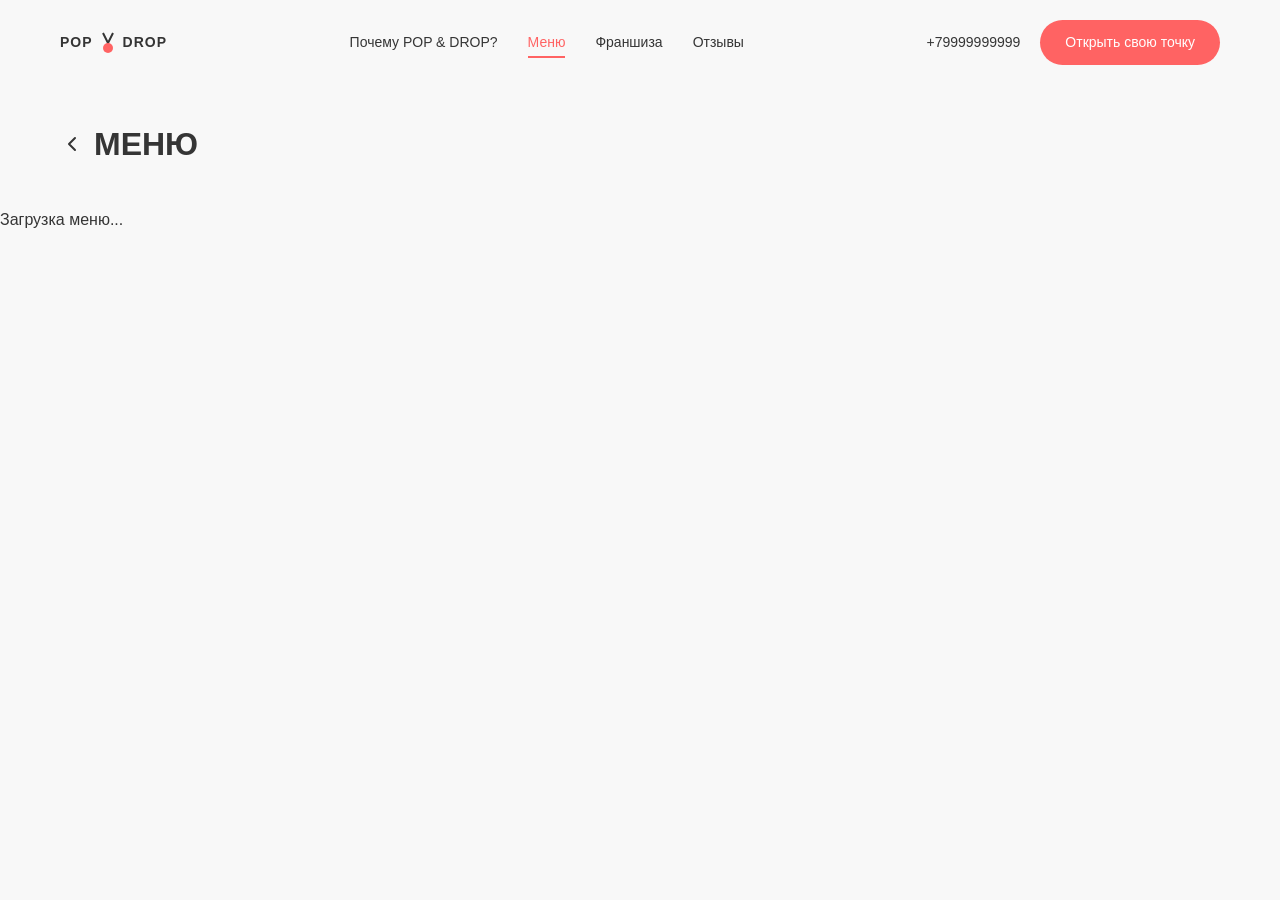
==== commit c96a8ba4: "Update menu.html" ====
--- a/menu.html
+++ b/menu.html
@@ -1,572 +1,58 @@
-<!DOCTYPE html>
+<!doctype html>
 <html lang="ru">
 <head>
-    <meta charset="UTF-8">
-    <meta name="viewport" content="width=device-width, initial-scale=1.0">
-    <title>Меню - POP & DROP</title>
-    <link rel="stylesheet" href="styles.css">
-    <link rel="stylesheet" href="menu-styles.css">
+  <meta charset="UTF-8" />
+  <meta name="viewport" content="width=device-width, initial-scale=1.0" />
+  <title>Меню - POP & DROP</title>
+  <link rel="stylesheet" href="styles.css" />
+  <link rel="stylesheet" href="menu-styles.css" />
 </head>
 <body>
-    <!-- Animated Bubbles Background -->
-    <div class="bubbles-container" id="bubbles"></div>
+  <div class="bubbles-container" id="bubbles"></div>
 
-    <!-- Header -->
-    <header class="header">
-        <div class="header-container">
-            <a href="index.html" class="logo">
-                <div class="logo-text">POP</div>
-                <div class="logo-icon">
-                    <svg width="20" height="30" viewBox="0 0 20 30">
-                        <path d="M5 5 L10 15 L15 5" stroke="#353535" stroke-width="2" fill="none"/>
-                        <circle cx="10" cy="20" r="5" fill="#FF6363"/>
-                    </svg>
-                </div>
-                <div class="logo-text">DROP</div>
-            </a>
-            <nav class="nav">
-                <a href="index.html#why">Почему POP & DROP?</a>
-                <a href="menu.html" class="active">Меню</a>
-                <a href="index.html#franchise">Франшиза</a>
-                <a href="index.html#reviews">Отзывы</a>
-            </nav>
-            <div class="header-right">
-                <a href="tel:+79999999999" class="phone">+79999999999</a>
-                <a href="index.html#contact" class="btn btn-primary">Открыть свою точку</a>
-            </div>
+  <header class="header">
+    <div class="header-container">
+      <a href="index.html" class="logo">
+        <div class="logo-text">POP</div>
+        <div class="logo-icon">
+          <svg width="20" height="30" viewBox="0 0 20 30">
+            <path d="M5 5 L10 15 L15 5" stroke="#353535" stroke-width="2" fill="none"/>
+            <circle cx="10" cy="20" r="5" fill="#FF6363"/>
+          </svg>
         </div>
-    </header>
+        <div class="logo-text">DROP</div>
+      </a>
 
-    <!-- Menu Title -->
-    <section class="menu-page-header">
-        <div class="container">
-            <a href="index.html" class="back-link">
-                <svg width="24" height="24" viewBox="0 0 24 24" fill="none">
-                    <path d="M15 18L9 12L15 6" stroke="#353535" stroke-width="2" stroke-linecap="round" stroke-linejoin="round"/>
-                </svg>
-                <span>МЕНЮ</span>
-            </a>
-        </div>
-    </section>
+      <nav class="nav">
+        <a href="index.html#why">Почему POP & DROP?</a>
+        <a href="menu.html" class="active">Меню</a>
+        <a href="index.html#franchise">Франшиза</a>
+        <a href="index.html#reviews">Отзывы</a>
+      </nav>
 
-    <!-- Classic Lemonades -->
-    <section class="menu-category">
-        <div class="container">
-            <h2 class="category-title">Классические лимонады</h2>
-            <div class="carousel-wrapper">
-                <div class="carousel" id="carousel1">
-                    <div class="carousel-track">
-                        <div class="drink-card" data-color="#FFB74D">
-                            <div class="drink-circle" style="background: #FFB74D;"></div>
-                            <div class="drink-cup yellow">
-                                <svg viewBox="0 0 120 160" class="cup-svg">
-                                    <defs>
-                                        <linearGradient id="yellow1" x1="0%" y1="0%" x2="100%" y2="100%">
-                                            <stop offset="0%" style="stop-color:#FFF59D"/>
-                                            <stop offset="100%" style="stop-color:#FFEB3B"/>
-                                        </linearGradient>
-                                    </defs>
-                                    <path d="M25 30 L30 140 Q35 150 60 150 Q85 150 90 140 L95 30 Z" fill="url(#yellow1)" stroke="#E0E0E0" stroke-width="1"/>
-                                    <ellipse cx="60" cy="30" rx="35" ry="8" fill="#FFFDE7" stroke="#E0E0E0"/>
-                                    <path d="M55 5 L55 25 M65 5 L65 25" stroke="#BDBDBD" stroke-width="3" stroke-linecap="round"/>
-                                    <ellipse cx="60" cy="5" rx="15" ry="5" fill="#F5F5F5" stroke="#E0E0E0"/>
-                                    <circle cx="40" cy="100" r="8" fill="#FF6B6B" opacity="0.8" class="bubble"/>
-                                    <circle cx="55" cy="85" r="6" fill="#FF6B6B" opacity="0.8" class="bubble"/>
-                                    <circle cx="70" cy="110" r="7" fill="#FF6B6B" opacity="0.8" class="bubble"/>
-                                    <circle cx="50" cy="120" r="5" fill="#FF6B6B" opacity="0.8" class="bubble"/>
-                                    <circle cx="75" cy="90" r="6" fill="#FF6B6B" opacity="0.8" class="bubble"/>
-                                    <text x="60" y="70" text-anchor="middle" font-size="8" fill="#353535" font-weight="bold">POP&DROP</text>
-                                </svg>
-                            </div>
-                            <p class="drink-name">Вишня гранат</p>
-                            <p class="drink-price">440р</p>
-                        </div>
+      <div class="header-right">
+        <a href="tel:+79999999999" class="phone">+79999999999</a>
+        <a href="index.html#contact" class="btn btn-primary">Открыть свою точку</a>
+      </div>
+    </div>
+  </header>
 
-                        <div class="drink-card" data-color="#FFF59D">
-                            <div class="drink-circle" style="background: #FFF59D;"></div>
-                            <div class="drink-cup yellow-light">
-                                <svg viewBox="0 0 120 160" class="cup-svg">
-                                    <defs>
-                                        <linearGradient id="yellow2" x1="0%" y1="0%" x2="100%" y2="100%">
-                                            <stop offset="0%" style="stop-color:#FFFDE7"/>
-                                            <stop offset="100%" style="stop-color:#FFF59D"/>
-                                        </linearGradient>
-                                    </defs>
-                                    <path d="M25 30 L30 140 Q35 150 60 150 Q85 150 90 140 L95 30 Z" fill="url(#yellow2)" stroke="#E0E0E0" stroke-width="1"/>
-                                    <ellipse cx="60" cy="30" rx="35" ry="8" fill="#FFFDE7" stroke="#E0E0E0"/>
-                                    <path d="M55 5 L55 25 M65 5 L65 25" stroke="#BDBDBD" stroke-width="3" stroke-linecap="round"/>
-                                    <ellipse cx="60" cy="5" rx="15" ry="5" fill="#F5F5F5" stroke="#E0E0E0"/>
-                                    <circle cx="40" cy="100" r="8" fill="#C5E1A5" opacity="0.9" class="bubble"/>
-                                    <circle cx="55" cy="85" r="6" fill="#AED581" opacity="0.9" class="bubble"/>
-                                    <circle cx="70" cy="110" r="7" fill="#C5E1A5" opacity="0.9" class="bubble"/>
-                                    <circle cx="50" cy="120" r="5" fill="#AED581" opacity="0.9" class="bubble"/>
-                                    <text x="60" y="70" text-anchor="middle" font-size="8" fill="#353535" font-weight="bold">POP&DROP</text>
-                                </svg>
-                            </div>
-                            <p class="drink-name">Лимон лайм</p>
-                            <p class="drink-price">440р</p>
-                        </div>
+  <section class="menu-page-header">
+    <div class="container">
+      <a href="index.html" class="back-link">
+        <svg width="24" height="24" viewBox="0 0 24 24" fill="none">
+          <path d="M15 18L9 12L15 6" stroke="#353535" stroke-width="2" stroke-linecap="round" stroke-linejoin="round"/>
+        </svg>
+        <span>МЕНЮ</span>
+      </a>
+    </div>
+  </section>
 
-                        <div class="drink-card active" data-color="#FF6363">
-                            <div class="drink-circle" style="background: #FF6363;"></div>
-                            <div class="drink-cup red">
-                                <svg viewBox="0 0 120 160" class="cup-svg">
-                                    <defs>
-                                        <linearGradient id="red1" x1="0%" y1="0%" x2="100%" y2="100%">
-                                            <stop offset="0%" style="stop-color:#FFCDD2"/>
-                                            <stop offset="100%" style="stop-color:#EF5350"/>
-                                        </linearGradient>
-                                    </defs>
-                                    <path d="M25 30 L30 140 Q35 150 60 150 Q85 150 90 140 L95 30 Z" fill="url(#red1)" stroke="#E0E0E0" stroke-width="1"/>
-                                    <ellipse cx="60" cy="30" rx="35" ry="8" fill="#FFEBEE" stroke="#E0E0E0"/>
-                                    <path d="M55 5 L55 25 M65 5 L65 25" stroke="#BDBDBD" stroke-width="3" stroke-linecap="round"/>
-                                    <ellipse cx="60" cy="5" rx="15" ry="5" fill="#F5F5F5" stroke="#E0E0E0"/>
-                                    <circle cx="40" cy="100" r="8" fill="#B71C1C" opacity="0.6" class="bubble"/>
-                                    <circle cx="55" cy="85" r="6" fill="#C62828" opacity="0.6" class="bubble"/>
-                                    <circle cx="70" cy="110" r="7" fill="#B71C1C" opacity="0.6" class="bubble"/>
-                                    <circle cx="50" cy="120" r="5" fill="#D32F2F" opacity="0.6" class="bubble"/>
-                                    <circle cx="75" cy="95" r="6" fill="#C62828" opacity="0.6" class="bubble"/>
-                                    <circle cx="45" cy="80" r="5" fill="#B71C1C" opacity="0.6" class="bubble"/>
-                                    <text x="60" y="70" text-anchor="middle" font-size="8" fill="#fff" font-weight="bold">POP&DROP</text>
-                                    <!-- Strawberry decoration -->
-                                    <circle cx="85" cy="25" r="8" fill="#E53935"/>
-                                    <path d="M83 17 Q85 12 87 17" fill="#4CAF50"/>
-                                </svg>
-                            </div>
-                            <p class="drink-name">Клубника</p>
-                            <p class="drink-price">440р</p>
-                        </div>
+  <main class="menu-dynamic" id="menuFromDb">
+    <div class="menu-loading">Загрузка меню...</div>
+  </main>
 
-                        <div class="drink-card" data-color="#FFCC80">
-                            <div class="drink-circle" style="background: #FFCC80;"></div>
-                            <div class="drink-cup orange">
-                                <svg viewBox="0 0 120 160" class="cup-svg">
-                                    <defs>
-                                        <linearGradient id="orange1" x1="0%" y1="0%" x2="100%" y2="100%">
-                                            <stop offset="0%" style="stop-color:#FFF3E0"/>
-                                            <stop offset="100%" style="stop-color:#FFE0B2"/>
-                                        </linearGradient>
-                                    </defs>
-                                    <path d="M25 30 L30 140 Q35 150 60 150 Q85 150 90 140 L95 30 Z" fill="url(#orange1)" stroke="#E0E0E0" stroke-width="1"/>
-                                    <ellipse cx="60" cy="30" rx="35" ry="8" fill="#FFF8E1" stroke="#E0E0E0"/>
-                                    <path d="M55 5 L55 25 M65 5 L65 25" stroke="#BDBDBD" stroke-width="3" stroke-linecap="round"/>
-                                    <ellipse cx="60" cy="5" rx="15" ry="5" fill="#F5F5F5" stroke="#E0E0E0"/>
-                                    <circle cx="40" cy="100" r="8" fill="#FF6B6B" opacity="0.8" class="bubble"/>
-                                    <circle cx="55" cy="85" r="6" fill="#FF6B6B" opacity="0.8" class="bubble"/>
-                                    <circle cx="70" cy="110" r="7" fill="#FF6B6B" opacity="0.8" class="bubble"/>
-                                    <text x="60" y="70" text-anchor="middle" font-size="8" fill="#353535" font-weight="bold">POP&DROP</text>
-                                </svg>
-                            </div>
-                            <p class="drink-name">Вишня гранат</p>
-                            <p class="drink-price">440р</p>
-                        </div>
-
-                        <div class="drink-card" data-color="#FFF59D">
-                            <div class="drink-circle" style="background: #FFF59D;"></div>
-                            <div class="drink-cup lemon">
-                                <svg viewBox="0 0 120 160" class="cup-svg">
-                                    <defs>
-                                        <linearGradient id="lemon1" x1="0%" y1="0%" x2="100%" y2="100%">
-                                            <stop offset="0%" style="stop-color:#FFFDE7"/>
-                                            <stop offset="100%" style="stop-color:#FFF176"/>
-                                        </linearGradient>
-                                    </defs>
-                                    <path d="M25 30 L30 140 Q35 150 60 150 Q85 150 90 140 L95 30 Z" fill="url(#lemon1)" stroke="#E0E0E0" stroke-width="1"/>
-                                    <ellipse cx="60" cy="30" rx="35" ry="8" fill="#FFFDE7" stroke="#E0E0E0"/>
-                                    <path d="M55 5 L55 25 M65 5 L65 25" stroke="#BDBDBD" stroke-width="3" stroke-linecap="round"/>
-                                    <ellipse cx="60" cy="5" rx="15" ry="5" fill="#F5F5F5" stroke="#E0E0E0"/>
-                                    <circle cx="40" cy="100" r="8" fill="#FFEB3B" opacity="0.9" class="bubble"/>
-                                    <circle cx="55" cy="85" r="6" fill="#FDD835" opacity="0.9" class="bubble"/>
-                                    <circle cx="70" cy="110" r="7" fill="#FFEB3B" opacity="0.9" class="bubble"/>
-                                    <text x="60" y="70" text-anchor="middle" font-size="8" fill="#353535" font-weight="bold">POP&DROP</text>
-                                </svg>
-                            </div>
-                            <p class="drink-name">Лимон лайм</p>
-                            <p class="drink-price">440р</p>
-                        </div>
-                    </div>
-                </div>
-                <div class="carousel-nav">
-                    <button class="carousel-btn prev" onclick="moveCarousel('carousel1', -1)">
-                        <svg width="24" height="24" viewBox="0 0 24 24" fill="none">
-                            <path d="M15 18L9 12L15 6" stroke="#353535" stroke-width="2" stroke-linecap="round" stroke-linejoin="round"/>
-                        </svg>
-                    </button>
-                    <button class="carousel-btn next" onclick="moveCarousel('carousel1', 1)">
-                        <svg width="24" height="24" viewBox="0 0 24 24" fill="none">
-                            <path d="M9 18L15 12L9 6" stroke="#353535" stroke-width="2" stroke-linecap="round" stroke-linejoin="round"/>
-                        </svg>
-                    </button>
-                </div>
-            </div>
-        </div>
-    </section>
-
-    <!-- Tropical Mixes -->
-    <section class="menu-category">
-        <div class="container">
-            <h2 class="category-title">Тропические миксы</h2>
-            <div class="carousel-wrapper">
-                <div class="carousel" id="carousel2">
-                    <div class="carousel-track">
-                        <div class="drink-card" data-color="#C5E1A5">
-                            <div class="drink-circle" style="background: #C5E1A5;"></div>
-                            <div class="drink-cup green">
-                                <svg viewBox="0 0 120 160" class="cup-svg">
-                                    <defs>
-                                        <linearGradient id="green1" x1="0%" y1="0%" x2="100%" y2="100%">
-                                            <stop offset="0%" style="stop-color:#E8F5E9"/>
-                                            <stop offset="100%" style="stop-color:#C8E6C9"/>
-                                        </linearGradient>
-                                    </defs>
-                                    <path d="M25 30 L30 140 Q35 150 60 150 Q85 150 90 140 L95 30 Z" fill="url(#green1)" stroke="#E0E0E0" stroke-width="1"/>
-                                    <ellipse cx="60" cy="30" rx="35" ry="8" fill="#E8F5E9" stroke="#E0E0E0"/>
-                                    <path d="M55 5 L55 25 M65 5 L65 25" stroke="#BDBDBD" stroke-width="3" stroke-linecap="round"/>
-                                    <ellipse cx="60" cy="5" rx="15" ry="5" fill="#F5F5F5" stroke="#E0E0E0"/>
-                                    <circle cx="40" cy="100" r="8" fill="#81C784" opacity="0.8" class="bubble"/>
-                                    <circle cx="55" cy="85" r="6" fill="#66BB6A" opacity="0.8" class="bubble"/>
-                                    <circle cx="70" cy="110" r="7" fill="#81C784" opacity="0.8" class="bubble"/>
-                                    <text x="60" y="70" text-anchor="middle" font-size="8" fill="#353535" font-weight="bold">POP&DROP</text>
-                                </svg>
-                            </div>
-                            <p class="drink-name">Кокос</p>
-                            <p class="drink-price">520р</p>
-                        </div>
-
-                        <div class="drink-card" data-color="#FFE082">
-                            <div class="drink-circle" style="background: #FFE082;"></div>
-                            <div class="drink-cup yellow-green">
-                                <svg viewBox="0 0 120 160" class="cup-svg">
-                                    <defs>
-                                        <linearGradient id="yg1" x1="0%" y1="0%" x2="100%" y2="100%">
-                                            <stop offset="0%" style="stop-color:#F1F8E9"/>
-                                            <stop offset="100%" style="stop-color:#DCEDC8"/>
-                                        </linearGradient>
-                                    </defs>
-                                    <path d="M25 30 L30 140 Q35 150 60 150 Q85 150 90 140 L95 30 Z" fill="url(#yg1)" stroke="#E0E0E0" stroke-width="1"/>
-                                    <ellipse cx="60" cy="30" rx="35" ry="8" fill="#F1F8E9" stroke="#E0E0E0"/>
-                                    <path d="M55 5 L55 25 M65 5 L65 25" stroke="#BDBDBD" stroke-width="3" stroke-linecap="round"/>
-                                    <ellipse cx="60" cy="5" rx="15" ry="5" fill="#F5F5F5" stroke="#E0E0E0"/>
-                                    <circle cx="40" cy="100" r="8" fill="#AED581" opacity="0.8" class="bubble"/>
-                                    <circle cx="55" cy="85" r="6" fill="#9CCC65" opacity="0.8" class="bubble"/>
-                                    <circle cx="70" cy="110" r="7" fill="#AED581" opacity="0.8" class="bubble"/>
-                                    <text x="60" y="70" text-anchor="middle" font-size="8" fill="#353535" font-weight="bold">POP&DROP</text>
-                                </svg>
-                            </div>
-                            <p class="drink-name">Лайм фейхоа</p>
-                            <p class="drink-price">520р</p>
-                        </div>
-
-                        <div class="drink-card active" data-color="#80DEEA">
-                            <div class="drink-circle" style="background: #80DEEA;"></div>
-                            <div class="drink-cup cyan">
-                                <svg viewBox="0 0 120 160" class="cup-svg">
-                                    <defs>
-                                        <linearGradient id="cyan1" x1="0%" y1="0%" x2="100%" y2="100%">
-                                            <stop offset="0%" style="stop-color:#E0F7FA"/>
-                                            <stop offset="50%" style="stop-color:#80DEEA"/>
-                                            <stop offset="100%" style="stop-color:#4DB6AC"/>
-                                        </linearGradient>
-                                    </defs>
-                                    <path d="M25 30 L30 140 Q35 150 60 150 Q85 150 90 140 L95 30 Z" fill="url(#cyan1)" stroke="#E0E0E0" stroke-width="1"/>
-                                    <ellipse cx="60" cy="30" rx="35" ry="8" fill="#E0F7FA" stroke="#E0E0E0"/>
-                                    <path d="M55 5 L55 25 M65 5 L65 25" stroke="#BDBDBD" stroke-width="3" stroke-linecap="round"/>
-                                    <ellipse cx="60" cy="5" rx="15" ry="5" fill="#F5F5F5" stroke="#E0E0E0"/>
-                                    <circle cx="40" cy="100" r="8" fill="#26A69A" opacity="0.7" class="bubble"/>
-                                    <circle cx="55" cy="85" r="6" fill="#4DB6AC" opacity="0.7" class="bubble"/>
-                                    <circle cx="70" cy="110" r="7" fill="#26A69A" opacity="0.7" class="bubble"/>
-                                    <circle cx="50" cy="120" r="5" fill="#4DB6AC" opacity="0.7" class="bubble"/>
-                                    <circle cx="75" cy="95" r="6" fill="#26A69A" opacity="0.7" class="bubble"/>
-                                    <text x="60" y="70" text-anchor="middle" font-size="8" fill="#353535" font-weight="bold">POP&DROP</text>
-                                    <!-- Lemon decoration -->
-                                    <ellipse cx="80" cy="25" rx="10" ry="6" fill="#FDD835"/>
-                                </svg>
-                            </div>
-                            <p class="drink-name">Манго маракуя</p>
-                            <p class="drink-price">520р</p>
-                        </div>
-
-                        <div class="drink-card" data-color="#A5D6A7">
-                            <div class="drink-circle" style="background: #A5D6A7;"></div>
-                            <div class="drink-cup mint">
-                                <svg viewBox="0 0 120 160" class="cup-svg">
-                                    <defs>
-                                        <linearGradient id="mint1" x1="0%" y1="0%" x2="100%" y2="100%">
-                                            <stop offset="0%" style="stop-color:#E8F5E9"/>
-                                            <stop offset="100%" style="stop-color:#A5D6A7"/>
-                                        </linearGradient>
-                                    </defs>
-                                    <path d="M25 30 L30 140 Q35 150 60 150 Q85 150 90 140 L95 30 Z" fill="url(#mint1)" stroke="#E0E0E0" stroke-width="1"/>
-                                    <ellipse cx="60" cy="30" rx="35" ry="8" fill="#E8F5E9" stroke="#E0E0E0"/>
-                                    <path d="M55 5 L55 25 M65 5 L65 25" stroke="#BDBDBD" stroke-width="3" stroke-linecap="round"/>
-                                    <ellipse cx="60" cy="5" rx="15" ry="5" fill="#F5F5F5" stroke="#E0E0E0"/>
-                                    <circle cx="40" cy="100" r="8" fill="#66BB6A" opacity="0.8" class="bubble"/>
-                                    <circle cx="55" cy="85" r="6" fill="#81C784" opacity="0.8" class="bubble"/>
-                                    <circle cx="70" cy="110" r="7" fill="#66BB6A" opacity="0.8" class="bubble"/>
-                                    <text x="60" y="70" text-anchor="middle" font-size="8" fill="#353535" font-weight="bold">POP&DROP</text>
-                                </svg>
-                            </div>
-                            <p class="drink-name">Кокос</p>
-                            <p class="drink-price">520р</p>
-                        </div>
-
-                        <div class="drink-card" data-color="#FFF59D">
-                            <div class="drink-circle" style="background: #FFF59D;"></div>
-                            <div class="drink-cup lime">
-                                <svg viewBox="0 0 120 160" class="cup-svg">
-                                    <defs>
-                                        <linearGradient id="lime1" x1="0%" y1="0%" x2="100%" y2="100%">
-                                            <stop offset="0%" style="stop-color:#F9FBE7"/>
-                                            <stop offset="100%" style="stop-color:#E6EE9C"/>
-                                        </linearGradient>
-                                    </defs>
-                                    <path d="M25 30 L30 140 Q35 150 60 150 Q85 150 90 140 L95 30 Z" fill="url(#lime1)" stroke="#E0E0E0" stroke-width="1"/>
-                                    <ellipse cx="60" cy="30" rx="35" ry="8" fill="#F9FBE7" stroke="#E0E0E0"/>
-                                    <path d="M55 5 L55 25 M65 5 L65 25" stroke="#BDBDBD" stroke-width="3" stroke-linecap="round"/>
-                                    <ellipse cx="60" cy="5" rx="15" ry="5" fill="#F5F5F5" stroke="#E0E0E0"/>
-                                    <circle cx="40" cy="100" r="8" fill="#C0CA33" opacity="0.8" class="bubble"/>
-                                    <circle cx="55" cy="85" r="6" fill="#CDDC39" opacity="0.8" class="bubble"/>
-                                    <circle cx="70" cy="110" r="7" fill="#C0CA33" opacity="0.8" class="bubble"/>
-                                    <text x="60" y="70" text-anchor="middle" font-size="8" fill="#353535" font-weight="bold">POP&DROP</text>
-                                </svg>
-                            </div>
-                            <p class="drink-name">Лайм фейхоа</p>
-                            <p class="drink-price">520р</p>
-                        </div>
-                    </div>
-                </div>
-                <div class="carousel-nav">
-                    <button class="carousel-btn prev" onclick="moveCarousel('carousel2', -1)">
-                        <svg width="24" height="24" viewBox="0 0 24 24" fill="none">
-                            <path d="M15 18L9 12L15 6" stroke="#353535" stroke-width="2" stroke-linecap="round" stroke-linejoin="round"/>
-                        </svg>
-                    </button>
-                    <button class="carousel-btn next" onclick="moveCarousel('carousel2', 1)">
-                        <svg width="24" height="24" viewBox="0 0 24 24" fill="none">
-                            <path d="M9 18L15 12L9 6" stroke="#353535" stroke-width="2" stroke-linecap="round" stroke-linejoin="round"/>
-                        </svg>
-                    </button>
-                </div>
-            </div>
-        </div>
-    </section>
-
-    <!-- Авторские сезонные -->
-    <section class="menu-category">
-        <div class="container">
-            <h2 class="category-title">Авторские сезонные</h2>
-            <div class="carousel-wrapper">
-                <div class="carousel" id="carousel3">
-                    <div class="carousel-track">
-                        <div class="drink-card" data-color="#CE93D8">
-                            <div class="drink-circle" style="background: #CE93D8;"></div>
-                            <div class="drink-cup purple">
-                                <svg viewBox="0 0 120 160" class="cup-svg">
-                                    <defs>
-                                        <linearGradient id="purple1" x1="0%" y1="0%" x2="100%" y2="100%">
-                                            <stop offset="0%" style="stop-color:#F3E5F5"/>
-                                            <stop offset="100%" style="stop-color:#CE93D8"/>
-                                        </linearGradient>
-                                    </defs>
-                                    <path d="M25 30 L30 140 Q35 150 60 150 Q85 150 90 140 L95 30 Z" fill="url(#purple1)" stroke="#E0E0E0" stroke-width="1"/>
-                                    <ellipse cx="60" cy="30" rx="35" ry="8" fill="#F3E5F5" stroke="#E0E0E0"/>
-                                    <path d="M55 5 L55 25 M65 5 L65 25" stroke="#BDBDBD" stroke-width="3" stroke-linecap="round"/>
-                                    <ellipse cx="60" cy="5" rx="15" ry="5" fill="#F5F5F5" stroke="#E0E0E0"/>
-                                    <circle cx="40" cy="100" r="8" fill="#AB47BC" opacity="0.6" class="bubble"/>
-                                    <circle cx="55" cy="85" r="6" fill="#9C27B0" opacity="0.6" class="bubble"/>
-                                    <circle cx="70" cy="110" r="7" fill="#AB47BC" opacity="0.6" class="bubble"/>
-                                    <text x="60" y="70" text-anchor="middle" font-size="8" fill="#353535" font-weight="bold">POP&DROP</text>
-                                </svg>
-                            </div>
-                            <p class="drink-name">Виноградный день</p>
-                            <p class="drink-price">520р</p>
-                        </div>
-
-                        <div class="drink-card" data-color="#90CAF9">
-                            <div class="drink-circle" style="background: #90CAF9;"></div>
-                            <div class="drink-cup blue">
-                                <svg viewBox="0 0 120 160" class="cup-svg">
-                                    <defs>
-                                        <linearGradient id="blue1" x1="0%" y1="0%" x2="100%" y2="100%">
-                                            <stop offset="0%" style="stop-color:#E3F2FD"/>
-                                            <stop offset="100%" style="stop-color:#90CAF9"/>
-                                        </linearGradient>
-                                    </defs>
-                                    <path d="M25 30 L30 140 Q35 150 60 150 Q85 150 90 140 L95 30 Z" fill="url(#blue1)" stroke="#E0E0E0" stroke-width="1"/>
-                                    <ellipse cx="60" cy="30" rx="35" ry="8" fill="#E3F2FD" stroke="#E0E0E0"/>
-                                    <path d="M55 5 L55 25 M65 5 L65 25" stroke="#BDBDBD" stroke-width="3" stroke-linecap="round"/>
-                                    <ellipse cx="60" cy="5" rx="15" ry="5" fill="#F5F5F5" stroke="#E0E0E0"/>
-                                    <circle cx="40" cy="100" r="8" fill="#42A5F5" opacity="0.6" class="bubble"/>
-                                    <circle cx="55" cy="85" r="6" fill="#2196F3" opacity="0.6" class="bubble"/>
-                                    <circle cx="70" cy="110" r="7" fill="#42A5F5" opacity="0.6" class="bubble"/>
-                                    <text x="60" y="70" text-anchor="middle" font-size="8" fill="#353535" font-weight="bold">POP&DROP</text>
-                                </svg>
-                            </div>
-                            <p class="drink-name">Пепси лайт</p>
-                            <p class="drink-price">520р</p>
-                        </div>
-
-                        <div class="drink-card active" data-color="#FFCC80">
-                            <div class="drink-circle" style="background: #FFCC80;"></div>
-                            <div class="drink-cup peach">
-                                <svg viewBox="0 0 120 160" class="cup-svg">
-                                    <defs>
-                                        <linearGradient id="peach1" x1="0%" y1="0%" x2="100%" y2="100%">
-                                            <stop offset="0%" style="stop-color:#FFF8E1"/>
-                                            <stop offset="50%" style="stop-color:#FFCC80"/>
-                                            <stop offset="100%" style="stop-color="#FFB74D"/>
-                                        </linearGradient>
-                                    </defs>
-                                    <path d="M25 30 L30 140 Q35 150 60 150 Q85 150 90 140 L95 30 Z" fill="url(#peach1)" stroke="#E0E0E0" stroke-width="1"/>
-                                    <ellipse cx="60" cy="30" rx="35" ry="8" fill="#FFF8E1" stroke="#E0E0E0"/>
-                                    <path d="M55 5 L55 25 M65 5 L65 25" stroke="#BDBDBD" stroke-width="3" stroke-linecap="round"/>
-                                    <ellipse cx="60" cy="5" rx="15" ry="5" fill="#F5F5F5" stroke="#E0E0E0"/>
-                                    <circle cx="40" cy="100" r="8" fill="#FF8A65" opacity="0.7" class="bubble"/>
-                                    <circle cx="55" cy="85" r="6" fill="#FFAB91" opacity="0.7" class="bubble"/>
-                                    <circle cx="70" cy="110" r="7" fill="#FF8A65" opacity="0.7" class="bubble"/>
-                                    <circle cx="50" cy="120" r="5" fill="#FFAB91" opacity="0.7" class="bubble"/>
-                                    <circle cx="75" cy="95" r="6" fill="#FF8A65" opacity="0.7" class="bubble"/>
-                                    <text x="60" y="70" text-anchor="middle" font-size="7" fill="#353535" font-weight="bold">POP & DROP</text>
-                                </svg>
-                            </div>
-                            <p class="drink-name">Персиковый сет</p>
-                            <p class="drink-price">600р</p>
-                        </div>
-
-                        <div class="drink-card" data-color="#80DEEA">
-                            <div class="drink-circle" style="background: #80DEEA;"></div>
-                            <div class="drink-cup teal">
-                                <svg viewBox="0 0 120 160" class="cup-svg">
-                                    <defs>
-                                        <linearGradient id="teal1" x1="0%" y1="0%" x2="100%" y2="100%">
-                                            <stop offset="0%" style="stop-color:#E0F2F1"/>
-                                            <stop offset="100%" style="stop-color:#80CBC4"/>
-                                        </linearGradient>
-                                    </defs>
-                                    <path d="M25 30 L30 140 Q35 150 60 150 Q85 150 90 140 L95 30 Z" fill="url(#teal1)" stroke="#E0E0E0" stroke-width="1"/>
-                                    <ellipse cx="60" cy="30" rx="35" ry="8" fill="#E0F2F1" stroke="#E0E0E0"/>
-                                    <path d="M55 5 L55 25 M65 5 L65 25" stroke="#BDBDBD" stroke-width="3" stroke-linecap="round"/>
-                                    <ellipse cx="60" cy="5" rx="15" ry="5" fill="#F5F5F5" stroke="#E0E0E0"/>
-                                    <circle cx="40" cy="100" r="8" fill="#26A69A" opacity="0.6" class="bubble"/>
-                                    <circle cx="55" cy="85" r="6" fill="#4DB6AC" opacity="0.6" class="bubble"/>
-                                    <circle cx="70" cy="110" r="7" fill="#26A69A" opacity="0.6" class="bubble"/>
-                                    <text x="60" y="70" text-anchor="middle" font-size="8" fill="#353535" font-weight="bold">POP&DROP</text>
-                                </svg>
-                            </div>
-                            <p class="drink-name">Виноградный день</p>
-                            <p class="drink-price">520р</p>
-                        </div>
-
-                        <div class="drink-card" data-color="#BCAAA4">
-                            <div class="drink-circle" style="background: #BCAAA4;"></div>
-                            <div class="drink-cup brown">
-                                <svg viewBox="0 0 120 160" class="cup-svg">
-                                    <defs>
-                                        <linearGradient id="brown1" x1="0%" y1="0%" x2="100%" y2="100%">
-                                            <stop offset="0%" style="stop-color:#EFEBE9"/>
-                                            <stop offset="100%" style="stop-color:#A1887F"/>
-                                        </linearGradient>
-                                    </defs>
-                                    <path d="M25 30 L30 140 Q35 150 60 150 Q85 150 90 140 L95 30 Z" fill="url(#brown1)" stroke="#E0E0E0" stroke-width="1"/>
-                                    <ellipse cx="60" cy="30" rx="35" ry="8" fill="#EFEBE9" stroke="#E0E0E0"/>
-                                    <path d="M55 5 L55 25 M65 5 L65 25" stroke="#BDBDBD" stroke-width="3" stroke-linecap="round"/>
-                                    <ellipse cx="60" cy="5" rx="15" ry="5" fill="#F5F5F5" stroke="#E0E0E0"/>
-                                    <circle cx="40" cy="100" r="8" fill="#6D4C41" opacity="0.6" class="bubble"/>
-                                    <circle cx="55" cy="85" r="6" fill="#8D6E63" opacity="0.6" class="bubble"/>
-                                    <circle cx="70" cy="110" r="7" fill="#6D4C41" opacity="0.6" class="bubble"/>
-                                    <text x="60" y="70" text-anchor="middle" font-size="8" fill="#353535" font-weight="bold">POP&DROP</text>
-                                </svg>
-                            </div>
-                            <p class="drink-name">Пепси лайт</p>
-                            <p class="drink-price">520р</p>
-                        </div>
-                    </div>
-                </div>
-                <div class="carousel-nav">
-                    <button class="carousel-btn prev" onclick="moveCarousel('carousel3', -1)">
-                        <svg width="24" height="24" viewBox="0 0 24 24" fill="none">
-                            <path d="M15 18L9 12L15 6" stroke="#353535" stroke-width="2" stroke-linecap="round" stroke-linejoin="round"/>
-                        </svg>
-                    </button>
-                    <button class="carousel-btn next" onclick="moveCarousel('carousel3', 1)">
-                        <svg width="24" height="24" viewBox="0 0 24 24" fill="none">
-                            <path d="M9 18L15 12L9 6" stroke="#353535" stroke-width="2" stroke-linecap="round" stroke-linejoin="round"/>
-                        </svg>
-                    </button>
-                </div>
-            </div>
-        </div>
-    </section>
-
-    <!-- Footer -->
-    <footer class="footer">
-        <div class="footer-decor">
-            <div class="footer-blob blob1"></div>
-            <div class="footer-blob blob2"></div>
-        </div>
-        <div class="footer-container">
-            <div class="footer-logo">
-                <div class="logo">
-                    <div class="logo-text">POP</div>
-                    <div class="logo-icon">
-                        <svg width="20" height="30" viewBox="0 0 20 30">
-                            <path d="M5 5 L10 15 L15 5" stroke="#353535" stroke-width="2" fill="none"/>
-                            <circle cx="10" cy="20" r="5" fill="#FF6363"/>
-                        </svg>
-                    </div>
-                    <div class="logo-text">DROP</div>
-                </div>
-                <p class="copyright">Все права защищены ©</p>
-            </div>
-            <div class="footer-contacts">
-                <div class="footer-section">
-                    <div class="footer-icon">
-                        <svg width="20" height="20" viewBox="0 0 24 24" fill="#FF6363">
-                            <path d="M20.01 15.38c-1.23 0-2.42-.2-3.53-.56a.977.977 0 00-1.01.24l-1.57 1.97c-2.83-1.35-5.48-3.9-6.89-6.83l1.95-1.66c.27-.28.35-.67.24-1.02-.37-1.11-.56-2.3-.56-3.53 0-.54-.45-.99-.99-.99H4.19C3.65 3 3 3.24 3 3.99 3 13.28 10.73 21 20.01 21c.71 0 .99-.63.99-1.18v-3.45c0-.54-.45-.99-.99-.99z"/>
-                        </svg>
-                    </div>
-                    <div>
-                        <h4>Контакты</h4>
-                        <p>info@popdrop.ru</p>
-                        <p>+7 (812) 111-22-33</p>
-                    </div>
-                </div>
-                <div class="footer-section">
-                    <div class="footer-icon">
-                        <svg width="20" height="20" viewBox="0 0 24 24" fill="#FF6363">
-                            <path d="M12 2C8.13 2 5 5.13 5 9c0 5.25 7 13 7 13s7-7.75 7-13c0-3.87-3.13-7-7-7zm0 9.5c-1.38 0-2.5-1.12-2.5-2.5s1.12-2.5 2.5-2.5 2.5 1.12 2.5 2.5-1.12 2.5-2.5 2.5z"/>
-                        </svg>
-                    </div>
-                    <div>
-                        <h4>Адрес</h4>
-                        <p>Россия, Санкт-Петербург,</p>
-                        <p>ул. Большая Морская, 18</p>
-                    </div>
-                </div>
-            </div>
-            <div class="footer-drink">
-                <div class="footer-drink-circle"></div>
-                <svg viewBox="0 0 120 160" class="footer-cup-svg">
-                    <defs>
-                        <linearGradient id="footerRed" x1="0%" y1="0%" x2="100%" y2="100%">
-                            <stop offset="0%" style="stop-color:#FFCDD2"/>
-                            <stop offset="100%" style="stop-color:#EF5350"/>
-                        </linearGradient>
-                    </defs>
-                    <path d="M25 30 L30 140 Q35 150 60 150 Q85 150 90 140 L95 30 Z" fill="url(#footerRed)" stroke="#E0E0E0" stroke-width="1"/>
-                    <ellipse cx="60" cy="30" rx="35" ry="8" fill="#FFEBEE" stroke="#E0E0E0"/>
-                    <path d="M55 5 L55 25 M65 5 L65 25" stroke="#BDBDBD" stroke-width="3" stroke-linecap="round"/>
-                    <ellipse cx="60" cy="5" rx="15" ry="5" fill="#F5F5F5" stroke="#E0E0E0"/>
-                    <circle cx="40" cy="100" r="8" fill="#B71C1C" opacity="0.6" class="bubble"/>
-                    <circle cx="55" cy="85" r="6" fill="#C62828" opacity="0.6" class="bubble"/>
-                    <circle cx="70" cy="110" r="7" fill="#B71C1C" opacity="0.6" class="bubble"/>
-                    <circle cx="50" cy="120" r="5" fill="#D32F2F" opacity="0.6" class="bubble"/>
-                    <text x="60" y="70" text-anchor="middle" font-size="8" fill="#fff" font-weight="bold">POP&DROP</text>
-                </svg>
-            </div>
-        </div>
-    </footer>
-
-    <script src="menu-script.js"></script>
+  <script src="supabase-config.js"></script>
+  <script src="menu-script.js"></script>
 </body>
 </html>
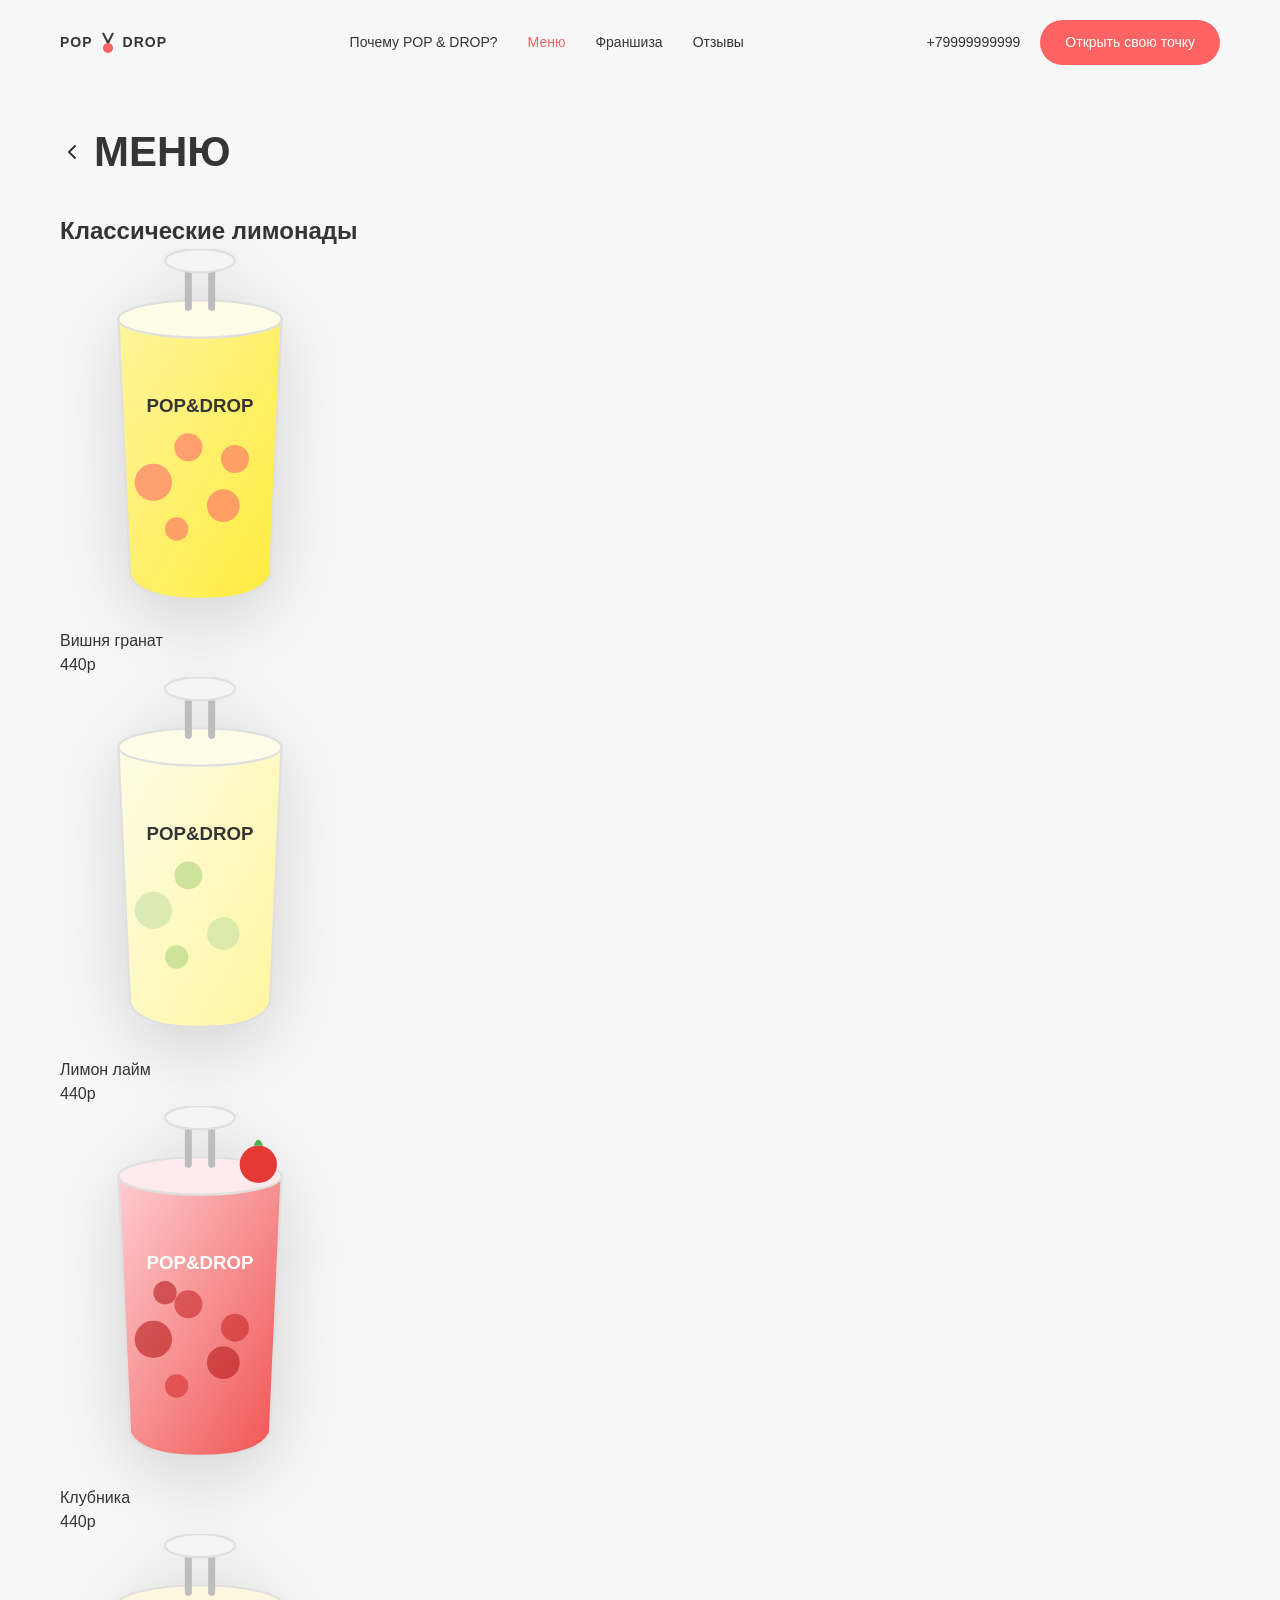
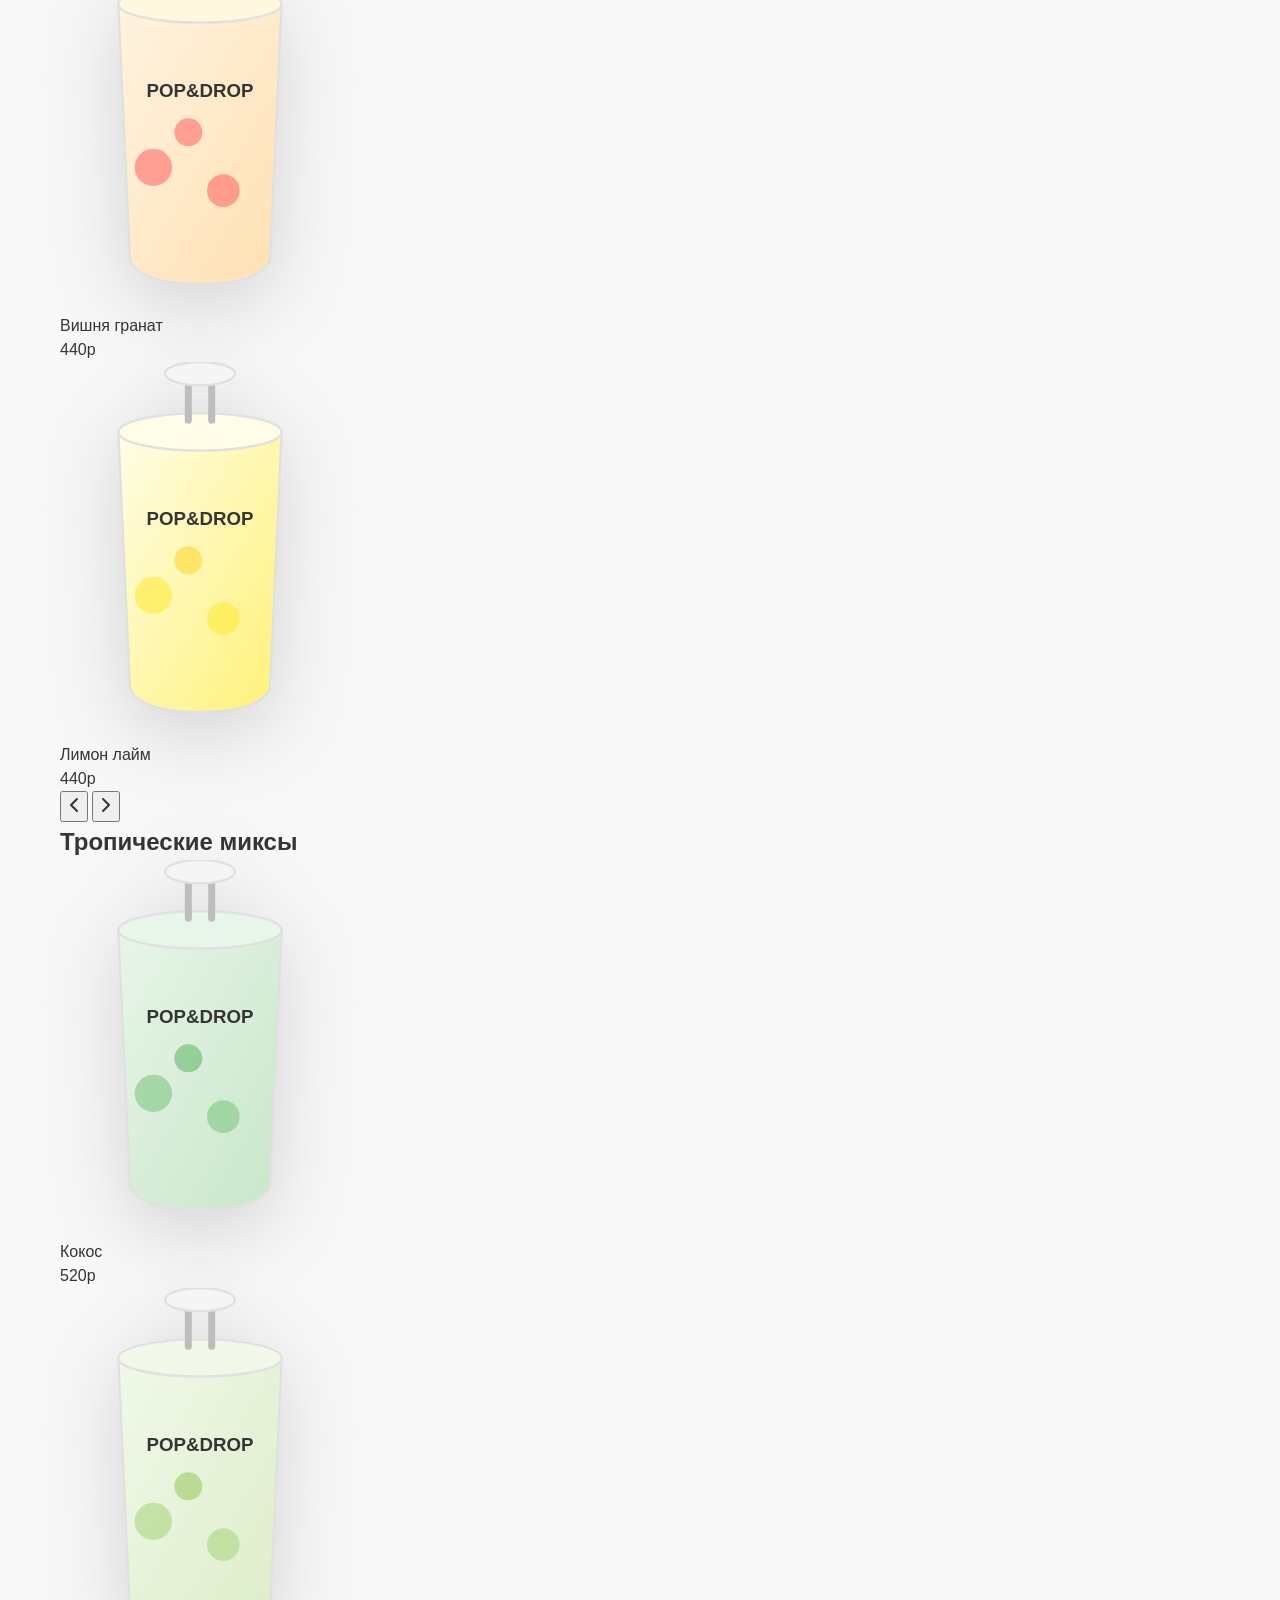
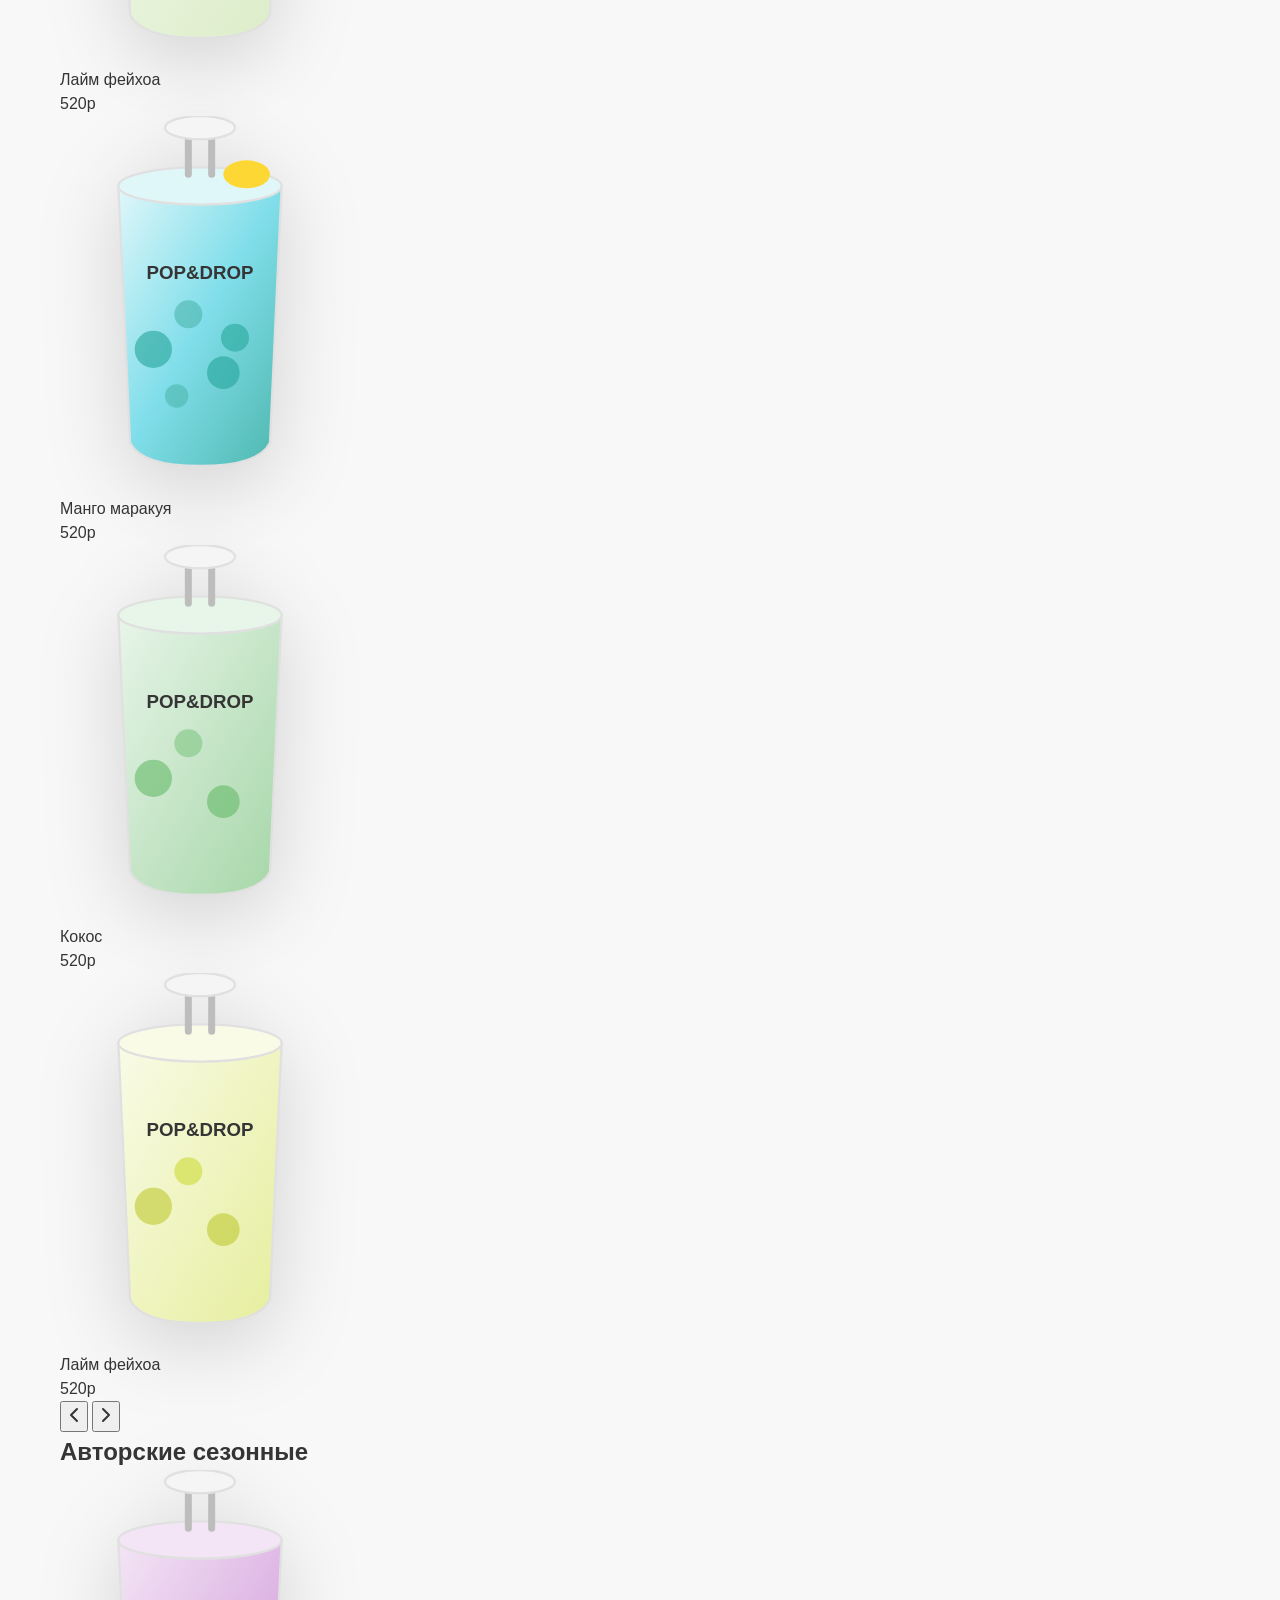
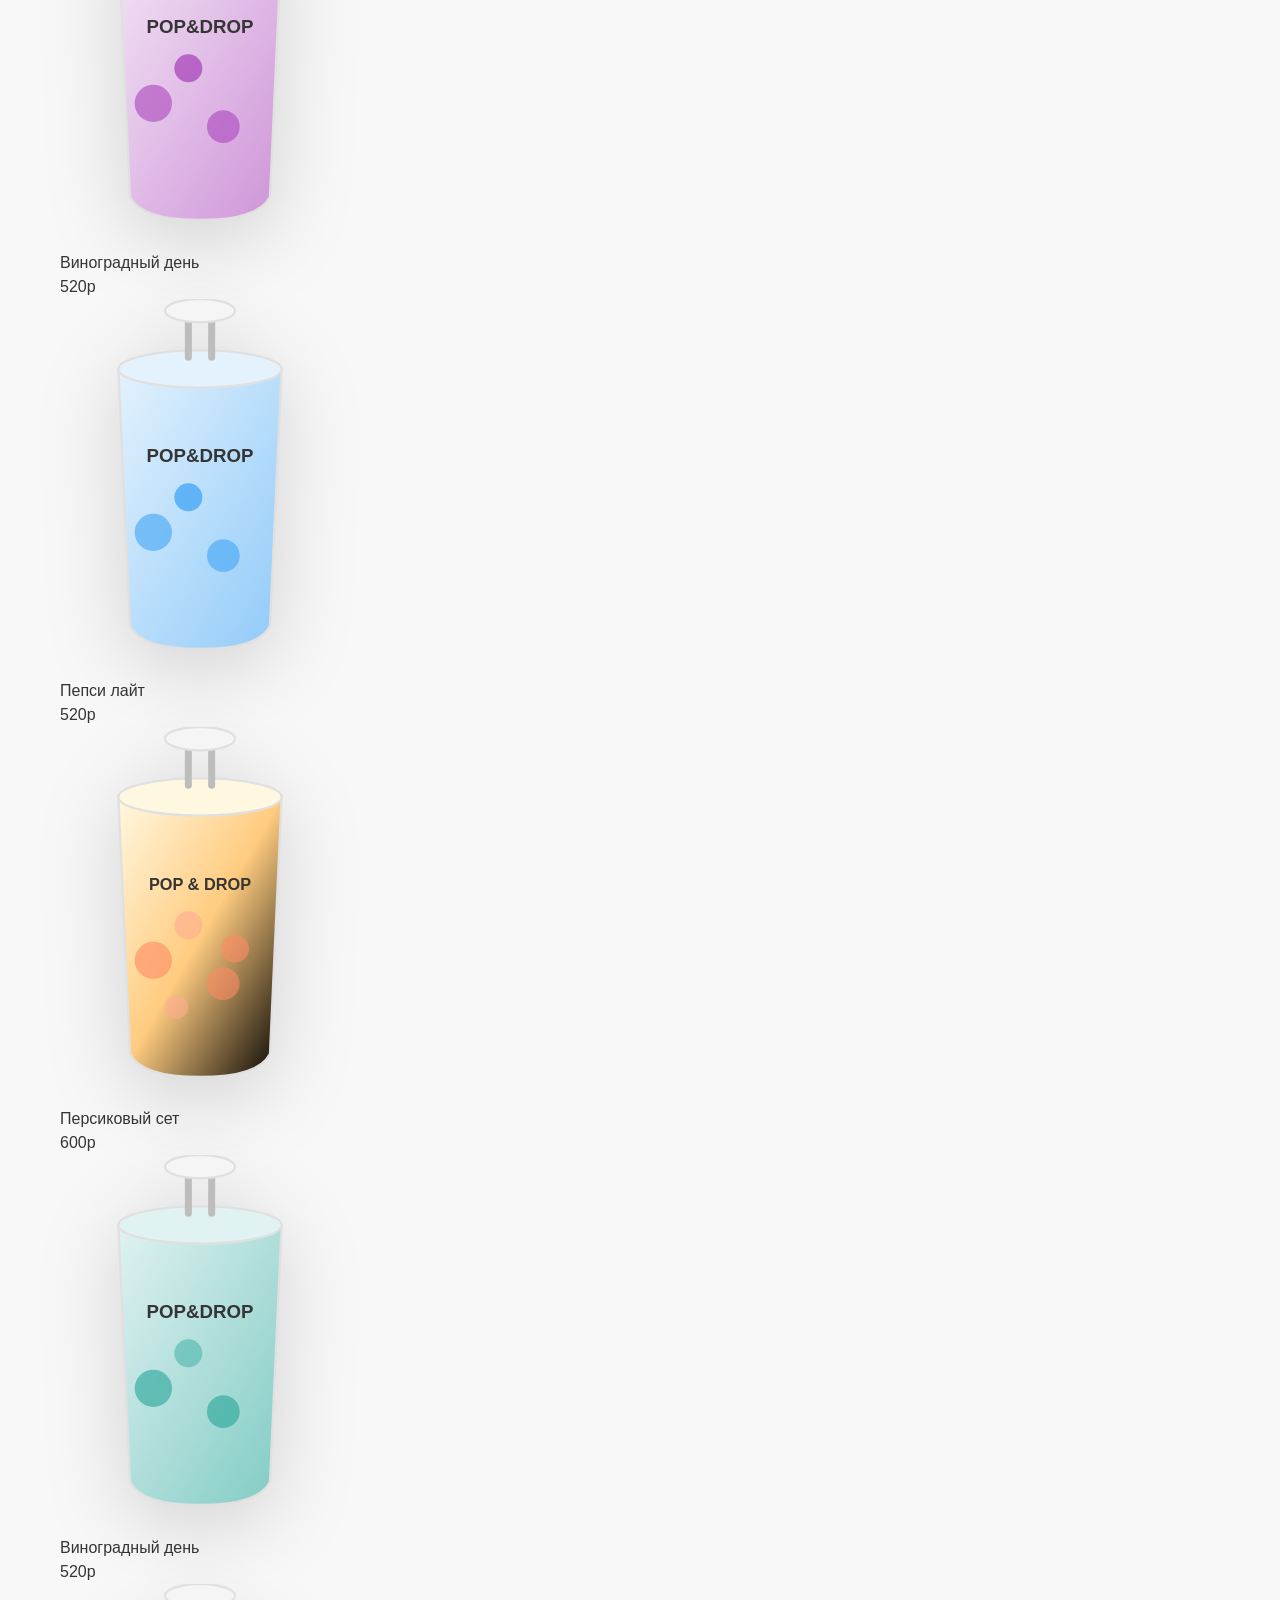
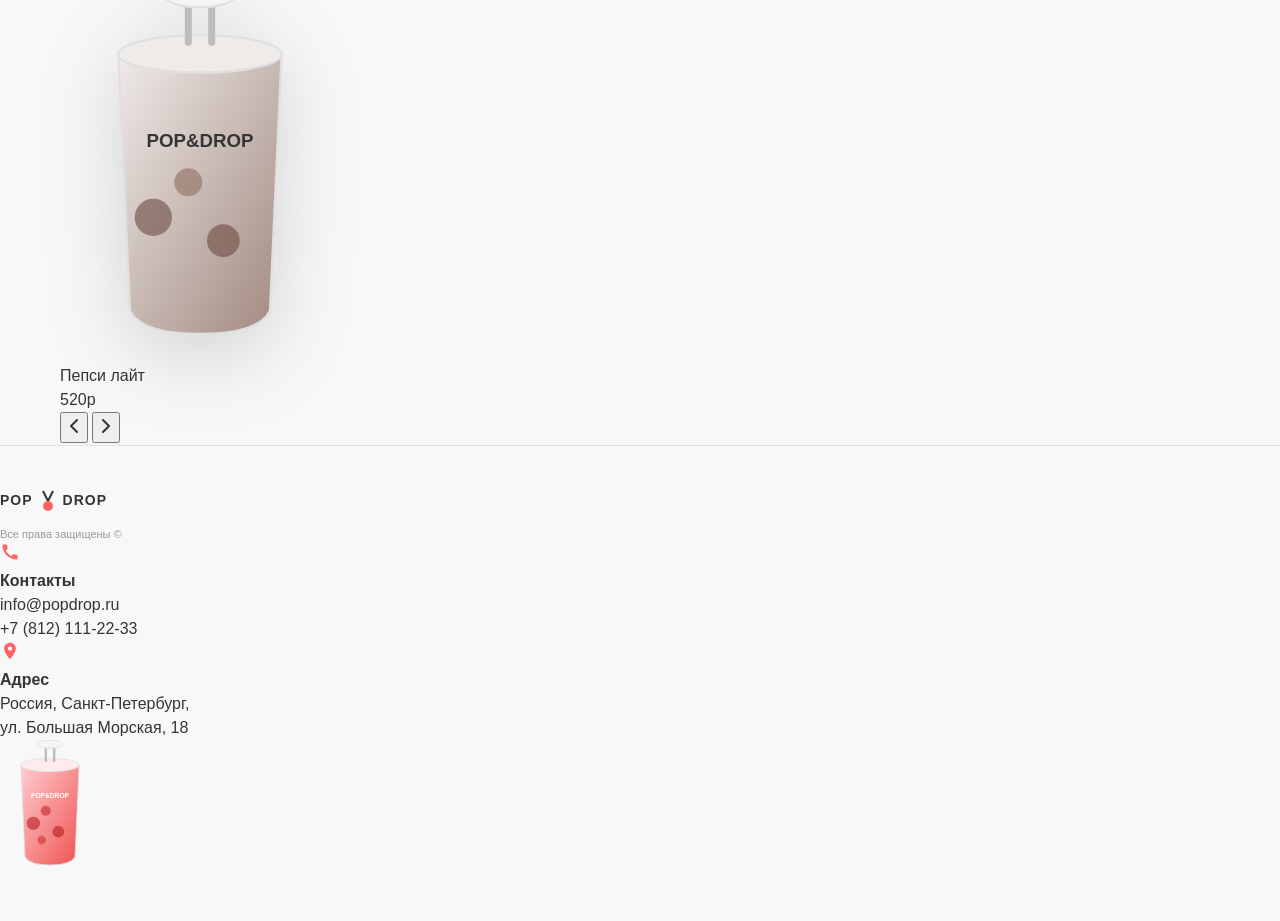
==== commit 3f6c3582: "Update menu.html" ====
--- a/menu.html
+++ b/menu.html
@@ -1,58 +1,572 @@
-<!doctype html>
+<!DOCTYPE html>
 <html lang="ru">
 <head>
-  <meta charset="UTF-8" />
-  <meta name="viewport" content="width=device-width, initial-scale=1.0" />
-  <title>Меню - POP & DROP</title>
-  <link rel="stylesheet" href="styles.css" />
-  <link rel="stylesheet" href="menu-styles.css" />
+    <meta charset="UTF-8">
+    <meta name="viewport" content="width=device-width, initial-scale=1.0">
+    <title>Меню - POP & DROP</title>
+    <link rel="stylesheet" href="styles.css">
+    <link rel="stylesheet" href="menu-styles.css">
 </head>
 <body>
-  <div class="bubbles-container" id="bubbles"></div>
-
-  <header class="header">
-    <div class="header-container">
-      <a href="index.html" class="logo">
-        <div class="logo-text">POP</div>
-        <div class="logo-icon">
-          <svg width="20" height="30" viewBox="0 0 20 30">
-            <path d="M5 5 L10 15 L15 5" stroke="#353535" stroke-width="2" fill="none"/>
-            <circle cx="10" cy="20" r="5" fill="#FF6363"/>
-          </svg>
-        </div>
-        <div class="logo-text">DROP</div>
-      </a>
-
-      <nav class="nav">
-        <a href="index.html#why">Почему POP & DROP?</a>
-        <a href="menu.html" class="active">Меню</a>
-        <a href="index.html#franchise">Франшиза</a>
-        <a href="index.html#reviews">Отзывы</a>
-      </nav>
-
-      <div class="header-right">
-        <a href="tel:+79999999999" class="phone">+79999999999</a>
-        <a href="index.html#contact" class="btn btn-primary">Открыть свою точку</a>
-      </div>
-    </div>
-  </header>
-
-  <section class="menu-page-header">
-    <div class="container">
-      <a href="index.html" class="back-link">
-        <svg width="24" height="24" viewBox="0 0 24 24" fill="none">
-          <path d="M15 18L9 12L15 6" stroke="#353535" stroke-width="2" stroke-linecap="round" stroke-linejoin="round"/>
-        </svg>
-        <span>МЕНЮ</span>
-      </a>
-    </div>
-  </section>
-
-  <main class="menu-dynamic" id="menuFromDb">
-    <div class="menu-loading">Загрузка меню...</div>
-  </main>
-
-  <script src="supabase-config.js"></script>
-  <script src="menu-script.js"></script>
+    <!-- Animated Bubbles Background -->
+    <div class="bubbles-container" id="bubbles"></div>
+
+    <!-- Header -->
+    <header class="header">
+        <div class="header-container">
+            <a href="index.html" class="logo">
+                <div class="logo-text">POP</div>
+                <div class="logo-icon">
+                    <svg width="20" height="30" viewBox="0 0 20 30">
+                        <path d="M5 5 L10 15 L15 5" stroke="#353535" stroke-width="2" fill="none"/>
+                        <circle cx="10" cy="20" r="5" fill="#FF6363"/>
+                    </svg>
+                </div>
+                <div class="logo-text">DROP</div>
+            </a>
+            <nav class="nav">
+                <a href="index.html#why">Почему POP & DROP?</a>
+                <a href="menu.html" class="active">Меню</a>
+                <a href="index.html#franchise">Франшиза</a>
+                <a href="index.html#reviews">Отзывы</a>
+            </nav>
+            <div class="header-right">
+                <a href="tel:+79999999999" class="phone">+79999999999</a>
+                <a href="index.html#contact" class="btn btn-primary">Открыть свою точку</a>
+            </div>
+        </div>
+    </header>
+
+    <!-- Menu Title -->
+    <section class="menu-page-header">
+        <div class="container">
+            <a href="index.html" class="back-link">
+                <svg width="24" height="24" viewBox="0 0 24 24" fill="none">
+                    <path d="M15 18L9 12L15 6" stroke="#353535" stroke-width="2" stroke-linecap="round" stroke-linejoin="round"/>
+                </svg>
+                <span>МЕНЮ</span>
+            </a>
+        </div>
+    </section>
+
+    <!-- Classic Lemonades -->
+    <section class="menu-category">
+        <div class="container">
+            <h2 class="category-title">Классические лимонады</h2>
+            <div class="carousel-wrapper">
+                <div class="carousel" id="carousel1">
+                    <div class="carousel-track">
+                        <div class="drink-card" data-color="#FFB74D">
+                            <div class="drink-circle" style="background: #FFB74D;"></div>
+                            <div class="drink-cup yellow">
+                                <svg viewBox="0 0 120 160" class="cup-svg">
+                                    <defs>
+                                        <linearGradient id="yellow1" x1="0%" y1="0%" x2="100%" y2="100%">
+                                            <stop offset="0%" style="stop-color:#FFF59D"/>
+                                            <stop offset="100%" style="stop-color:#FFEB3B"/>
+                                        </linearGradient>
+                                    </defs>
+                                    <path d="M25 30 L30 140 Q35 150 60 150 Q85 150 90 140 L95 30 Z" fill="url(#yellow1)" stroke="#E0E0E0" stroke-width="1"/>
+                                    <ellipse cx="60" cy="30" rx="35" ry="8" fill="#FFFDE7" stroke="#E0E0E0"/>
+                                    <path d="M55 5 L55 25 M65 5 L65 25" stroke="#BDBDBD" stroke-width="3" stroke-linecap="round"/>
+                                    <ellipse cx="60" cy="5" rx="15" ry="5" fill="#F5F5F5" stroke="#E0E0E0"/>
+                                    <circle cx="40" cy="100" r="8" fill="#FF6B6B" opacity="0.8" class="bubble"/>
+                                    <circle cx="55" cy="85" r="6" fill="#FF6B6B" opacity="0.8" class="bubble"/>
+                                    <circle cx="70" cy="110" r="7" fill="#FF6B6B" opacity="0.8" class="bubble"/>
+                                    <circle cx="50" cy="120" r="5" fill="#FF6B6B" opacity="0.8" class="bubble"/>
+                                    <circle cx="75" cy="90" r="6" fill="#FF6B6B" opacity="0.8" class="bubble"/>
+                                    <text x="60" y="70" text-anchor="middle" font-size="8" fill="#353535" font-weight="bold">POP&DROP</text>
+                                </svg>
+                            </div>
+                            <p class="drink-name">Вишня гранат</p>
+                            <p class="drink-price">440р</p>
+                        </div>
+
+                        <div class="drink-card" data-color="#FFF59D">
+                            <div class="drink-circle" style="background: #FFF59D;"></div>
+                            <div class="drink-cup yellow-light">
+                                <svg viewBox="0 0 120 160" class="cup-svg">
+                                    <defs>
+                                        <linearGradient id="yellow2" x1="0%" y1="0%" x2="100%" y2="100%">
+                                            <stop offset="0%" style="stop-color:#FFFDE7"/>
+                                            <stop offset="100%" style="stop-color:#FFF59D"/>
+                                        </linearGradient>
+                                    </defs>
+                                    <path d="M25 30 L30 140 Q35 150 60 150 Q85 150 90 140 L95 30 Z" fill="url(#yellow2)" stroke="#E0E0E0" stroke-width="1"/>
+                                    <ellipse cx="60" cy="30" rx="35" ry="8" fill="#FFFDE7" stroke="#E0E0E0"/>
+                                    <path d="M55 5 L55 25 M65 5 L65 25" stroke="#BDBDBD" stroke-width="3" stroke-linecap="round"/>
+                                    <ellipse cx="60" cy="5" rx="15" ry="5" fill="#F5F5F5" stroke="#E0E0E0"/>
+                                    <circle cx="40" cy="100" r="8" fill="#C5E1A5" opacity="0.9" class="bubble"/>
+                                    <circle cx="55" cy="85" r="6" fill="#AED581" opacity="0.9" class="bubble"/>
+                                    <circle cx="70" cy="110" r="7" fill="#C5E1A5" opacity="0.9" class="bubble"/>
+                                    <circle cx="50" cy="120" r="5" fill="#AED581" opacity="0.9" class="bubble"/>
+                                    <text x="60" y="70" text-anchor="middle" font-size="8" fill="#353535" font-weight="bold">POP&DROP</text>
+                                </svg>
+                            </div>
+                            <p class="drink-name">Лимон лайм</p>
+                            <p class="drink-price">440р</p>
+                        </div>
+
+                        <div class="drink-card active" data-color="#FF6363">
+                            <div class="drink-circle" style="background: #FF6363;"></div>
+                            <div class="drink-cup red">
+                                <svg viewBox="0 0 120 160" class="cup-svg">
+                                    <defs>
+                                        <linearGradient id="red1" x1="0%" y1="0%" x2="100%" y2="100%">
+                                            <stop offset="0%" style="stop-color:#FFCDD2"/>
+                                            <stop offset="100%" style="stop-color:#EF5350"/>
+                                        </linearGradient>
+                                    </defs>
+                                    <path d="M25 30 L30 140 Q35 150 60 150 Q85 150 90 140 L95 30 Z" fill="url(#red1)" stroke="#E0E0E0" stroke-width="1"/>
+                                    <ellipse cx="60" cy="30" rx="35" ry="8" fill="#FFEBEE" stroke="#E0E0E0"/>
+                                    <path d="M55 5 L55 25 M65 5 L65 25" stroke="#BDBDBD" stroke-width="3" stroke-linecap="round"/>
+                                    <ellipse cx="60" cy="5" rx="15" ry="5" fill="#F5F5F5" stroke="#E0E0E0"/>
+                                    <circle cx="40" cy="100" r="8" fill="#B71C1C" opacity="0.6" class="bubble"/>
+                                    <circle cx="55" cy="85" r="6" fill="#C62828" opacity="0.6" class="bubble"/>
+                                    <circle cx="70" cy="110" r="7" fill="#B71C1C" opacity="0.6" class="bubble"/>
+                                    <circle cx="50" cy="120" r="5" fill="#D32F2F" opacity="0.6" class="bubble"/>
+                                    <circle cx="75" cy="95" r="6" fill="#C62828" opacity="0.6" class="bubble"/>
+                                    <circle cx="45" cy="80" r="5" fill="#B71C1C" opacity="0.6" class="bubble"/>
+                                    <text x="60" y="70" text-anchor="middle" font-size="8" fill="#fff" font-weight="bold">POP&DROP</text>
+                                    <!-- Strawberry decoration -->
+                                    <circle cx="85" cy="25" r="8" fill="#E53935"/>
+                                    <path d="M83 17 Q85 12 87 17" fill="#4CAF50"/>
+                                </svg>
+                            </div>
+                            <p class="drink-name">Клубника</p>
+                            <p class="drink-price">440р</p>
+                        </div>
+
+                        <div class="drink-card" data-color="#FFCC80">
+                            <div class="drink-circle" style="background: #FFCC80;"></div>
+                            <div class="drink-cup orange">
+                                <svg viewBox="0 0 120 160" class="cup-svg">
+                                    <defs>
+                                        <linearGradient id="orange1" x1="0%" y1="0%" x2="100%" y2="100%">
+                                            <stop offset="0%" style="stop-color:#FFF3E0"/>
+                                            <stop offset="100%" style="stop-color:#FFE0B2"/>
+                                        </linearGradient>
+                                    </defs>
+                                    <path d="M25 30 L30 140 Q35 150 60 150 Q85 150 90 140 L95 30 Z" fill="url(#orange1)" stroke="#E0E0E0" stroke-width="1"/>
+                                    <ellipse cx="60" cy="30" rx="35" ry="8" fill="#FFF8E1" stroke="#E0E0E0"/>
+                                    <path d="M55 5 L55 25 M65 5 L65 25" stroke="#BDBDBD" stroke-width="3" stroke-linecap="round"/>
+                                    <ellipse cx="60" cy="5" rx="15" ry="5" fill="#F5F5F5" stroke="#E0E0E0"/>
+                                    <circle cx="40" cy="100" r="8" fill="#FF6B6B" opacity="0.8" class="bubble"/>
+                                    <circle cx="55" cy="85" r="6" fill="#FF6B6B" opacity="0.8" class="bubble"/>
+                                    <circle cx="70" cy="110" r="7" fill="#FF6B6B" opacity="0.8" class="bubble"/>
+                                    <text x="60" y="70" text-anchor="middle" font-size="8" fill="#353535" font-weight="bold">POP&DROP</text>
+                                </svg>
+                            </div>
+                            <p class="drink-name">Вишня гранат</p>
+                            <p class="drink-price">440р</p>
+                        </div>
+
+                        <div class="drink-card" data-color="#FFF59D">
+                            <div class="drink-circle" style="background: #FFF59D;"></div>
+                            <div class="drink-cup lemon">
+                                <svg viewBox="0 0 120 160" class="cup-svg">
+                                    <defs>
+                                        <linearGradient id="lemon1" x1="0%" y1="0%" x2="100%" y2="100%">
+                                            <stop offset="0%" style="stop-color:#FFFDE7"/>
+                                            <stop offset="100%" style="stop-color:#FFF176"/>
+                                        </linearGradient>
+                                    </defs>
+                                    <path d="M25 30 L30 140 Q35 150 60 150 Q85 150 90 140 L95 30 Z" fill="url(#lemon1)" stroke="#E0E0E0" stroke-width="1"/>
+                                    <ellipse cx="60" cy="30" rx="35" ry="8" fill="#FFFDE7" stroke="#E0E0E0"/>
+                                    <path d="M55 5 L55 25 M65 5 L65 25" stroke="#BDBDBD" stroke-width="3" stroke-linecap="round"/>
+                                    <ellipse cx="60" cy="5" rx="15" ry="5" fill="#F5F5F5" stroke="#E0E0E0"/>
+                                    <circle cx="40" cy="100" r="8" fill="#FFEB3B" opacity="0.9" class="bubble"/>
+                                    <circle cx="55" cy="85" r="6" fill="#FDD835" opacity="0.9" class="bubble"/>
+                                    <circle cx="70" cy="110" r="7" fill="#FFEB3B" opacity="0.9" class="bubble"/>
+                                    <text x="60" y="70" text-anchor="middle" font-size="8" fill="#353535" font-weight="bold">POP&DROP</text>
+                                </svg>
+                            </div>
+                            <p class="drink-name">Лимон лайм</p>
+                            <p class="drink-price">440р</p>
+                        </div>
+                    </div>
+                </div>
+                <div class="carousel-nav">
+                    <button class="carousel-btn prev" onclick="moveCarousel('carousel1', -1)">
+                        <svg width="24" height="24" viewBox="0 0 24 24" fill="none">
+                            <path d="M15 18L9 12L15 6" stroke="#353535" stroke-width="2" stroke-linecap="round" stroke-linejoin="round"/>
+                        </svg>
+                    </button>
+                    <button class="carousel-btn next" onclick="moveCarousel('carousel1', 1)">
+                        <svg width="24" height="24" viewBox="0 0 24 24" fill="none">
+                            <path d="M9 18L15 12L9 6" stroke="#353535" stroke-width="2" stroke-linecap="round" stroke-linejoin="round"/>
+                        </svg>
+                    </button>
+                </div>
+            </div>
+        </div>
+    </section>
+
+    <!-- Tropical Mixes -->
+    <section class="menu-category">
+        <div class="container">
+            <h2 class="category-title">Тропические миксы</h2>
+            <div class="carousel-wrapper">
+                <div class="carousel" id="carousel2">
+                    <div class="carousel-track">
+                        <div class="drink-card" data-color="#C5E1A5">
+                            <div class="drink-circle" style="background: #C5E1A5;"></div>
+                            <div class="drink-cup green">
+                                <svg viewBox="0 0 120 160" class="cup-svg">
+                                    <defs>
+                                        <linearGradient id="green1" x1="0%" y1="0%" x2="100%" y2="100%">
+                                            <stop offset="0%" style="stop-color:#E8F5E9"/>
+                                            <stop offset="100%" style="stop-color:#C8E6C9"/>
+                                        </linearGradient>
+                                    </defs>
+                                    <path d="M25 30 L30 140 Q35 150 60 150 Q85 150 90 140 L95 30 Z" fill="url(#green1)" stroke="#E0E0E0" stroke-width="1"/>
+                                    <ellipse cx="60" cy="30" rx="35" ry="8" fill="#E8F5E9" stroke="#E0E0E0"/>
+                                    <path d="M55 5 L55 25 M65 5 L65 25" stroke="#BDBDBD" stroke-width="3" stroke-linecap="round"/>
+                                    <ellipse cx="60" cy="5" rx="15" ry="5" fill="#F5F5F5" stroke="#E0E0E0"/>
+                                    <circle cx="40" cy="100" r="8" fill="#81C784" opacity="0.8" class="bubble"/>
+                                    <circle cx="55" cy="85" r="6" fill="#66BB6A" opacity="0.8" class="bubble"/>
+                                    <circle cx="70" cy="110" r="7" fill="#81C784" opacity="0.8" class="bubble"/>
+                                    <text x="60" y="70" text-anchor="middle" font-size="8" fill="#353535" font-weight="bold">POP&DROP</text>
+                                </svg>
+                            </div>
+                            <p class="drink-name">Кокос</p>
+                            <p class="drink-price">520р</p>
+                        </div>
+
+                        <div class="drink-card" data-color="#FFE082">
+                            <div class="drink-circle" style="background: #FFE082;"></div>
+                            <div class="drink-cup yellow-green">
+                                <svg viewBox="0 0 120 160" class="cup-svg">
+                                    <defs>
+                                        <linearGradient id="yg1" x1="0%" y1="0%" x2="100%" y2="100%">
+                                            <stop offset="0%" style="stop-color:#F1F8E9"/>
+                                            <stop offset="100%" style="stop-color:#DCEDC8"/>
+                                        </linearGradient>
+                                    </defs>
+                                    <path d="M25 30 L30 140 Q35 150 60 150 Q85 150 90 140 L95 30 Z" fill="url(#yg1)" stroke="#E0E0E0" stroke-width="1"/>
+                                    <ellipse cx="60" cy="30" rx="35" ry="8" fill="#F1F8E9" stroke="#E0E0E0"/>
+                                    <path d="M55 5 L55 25 M65 5 L65 25" stroke="#BDBDBD" stroke-width="3" stroke-linecap="round"/>
+                                    <ellipse cx="60" cy="5" rx="15" ry="5" fill="#F5F5F5" stroke="#E0E0E0"/>
+                                    <circle cx="40" cy="100" r="8" fill="#AED581" opacity="0.8" class="bubble"/>
+                                    <circle cx="55" cy="85" r="6" fill="#9CCC65" opacity="0.8" class="bubble"/>
+                                    <circle cx="70" cy="110" r="7" fill="#AED581" opacity="0.8" class="bubble"/>
+                                    <text x="60" y="70" text-anchor="middle" font-size="8" fill="#353535" font-weight="bold">POP&DROP</text>
+                                </svg>
+                            </div>
+                            <p class="drink-name">Лайм фейхоа</p>
+                            <p class="drink-price">520р</p>
+                        </div>
+
+                        <div class="drink-card active" data-color="#80DEEA">
+                            <div class="drink-circle" style="background: #80DEEA;"></div>
+                            <div class="drink-cup cyan">
+                                <svg viewBox="0 0 120 160" class="cup-svg">
+                                    <defs>
+                                        <linearGradient id="cyan1" x1="0%" y1="0%" x2="100%" y2="100%">
+                                            <stop offset="0%" style="stop-color:#E0F7FA"/>
+                                            <stop offset="50%" style="stop-color:#80DEEA"/>
+                                            <stop offset="100%" style="stop-color:#4DB6AC"/>
+                                        </linearGradient>
+                                    </defs>
+                                    <path d="M25 30 L30 140 Q35 150 60 150 Q85 150 90 140 L95 30 Z" fill="url(#cyan1)" stroke="#E0E0E0" stroke-width="1"/>
+                                    <ellipse cx="60" cy="30" rx="35" ry="8" fill="#E0F7FA" stroke="#E0E0E0"/>
+                                    <path d="M55 5 L55 25 M65 5 L65 25" stroke="#BDBDBD" stroke-width="3" stroke-linecap="round"/>
+                                    <ellipse cx="60" cy="5" rx="15" ry="5" fill="#F5F5F5" stroke="#E0E0E0"/>
+                                    <circle cx="40" cy="100" r="8" fill="#26A69A" opacity="0.7" class="bubble"/>
+                                    <circle cx="55" cy="85" r="6" fill="#4DB6AC" opacity="0.7" class="bubble"/>
+                                    <circle cx="70" cy="110" r="7" fill="#26A69A" opacity="0.7" class="bubble"/>
+                                    <circle cx="50" cy="120" r="5" fill="#4DB6AC" opacity="0.7" class="bubble"/>
+                                    <circle cx="75" cy="95" r="6" fill="#26A69A" opacity="0.7" class="bubble"/>
+                                    <text x="60" y="70" text-anchor="middle" font-size="8" fill="#353535" font-weight="bold">POP&DROP</text>
+                                    <!-- Lemon decoration -->
+                                    <ellipse cx="80" cy="25" rx="10" ry="6" fill="#FDD835"/>
+                                </svg>
+                            </div>
+                            <p class="drink-name">Манго маракуя</p>
+                            <p class="drink-price">520р</p>
+                        </div>
+
+                        <div class="drink-card" data-color="#A5D6A7">
+                            <div class="drink-circle" style="background: #A5D6A7;"></div>
+                            <div class="drink-cup mint">
+                                <svg viewBox="0 0 120 160" class="cup-svg">
+                                    <defs>
+                                        <linearGradient id="mint1" x1="0%" y1="0%" x2="100%" y2="100%">
+                                            <stop offset="0%" style="stop-color:#E8F5E9"/>
+                                            <stop offset="100%" style="stop-color:#A5D6A7"/>
+                                        </linearGradient>
+                                    </defs>
+                                    <path d="M25 30 L30 140 Q35 150 60 150 Q85 150 90 140 L95 30 Z" fill="url(#mint1)" stroke="#E0E0E0" stroke-width="1"/>
+                                    <ellipse cx="60" cy="30" rx="35" ry="8" fill="#E8F5E9" stroke="#E0E0E0"/>
+                                    <path d="M55 5 L55 25 M65 5 L65 25" stroke="#BDBDBD" stroke-width="3" stroke-linecap="round"/>
+                                    <ellipse cx="60" cy="5" rx="15" ry="5" fill="#F5F5F5" stroke="#E0E0E0"/>
+                                    <circle cx="40" cy="100" r="8" fill="#66BB6A" opacity="0.8" class="bubble"/>
+                                    <circle cx="55" cy="85" r="6" fill="#81C784" opacity="0.8" class="bubble"/>
+                                    <circle cx="70" cy="110" r="7" fill="#66BB6A" opacity="0.8" class="bubble"/>
+                                    <text x="60" y="70" text-anchor="middle" font-size="8" fill="#353535" font-weight="bold">POP&DROP</text>
+                                </svg>
+                            </div>
+                            <p class="drink-name">Кокос</p>
+                            <p class="drink-price">520р</p>
+                        </div>
+
+                        <div class="drink-card" data-color="#FFF59D">
+                            <div class="drink-circle" style="background: #FFF59D;"></div>
+                            <div class="drink-cup lime">
+                                <svg viewBox="0 0 120 160" class="cup-svg">
+                                    <defs>
+                                        <linearGradient id="lime1" x1="0%" y1="0%" x2="100%" y2="100%">
+                                            <stop offset="0%" style="stop-color:#F9FBE7"/>
+                                            <stop offset="100%" style="stop-color:#E6EE9C"/>
+                                        </linearGradient>
+                                    </defs>
+                                    <path d="M25 30 L30 140 Q35 150 60 150 Q85 150 90 140 L95 30 Z" fill="url(#lime1)" stroke="#E0E0E0" stroke-width="1"/>
+                                    <ellipse cx="60" cy="30" rx="35" ry="8" fill="#F9FBE7" stroke="#E0E0E0"/>
+                                    <path d="M55 5 L55 25 M65 5 L65 25" stroke="#BDBDBD" stroke-width="3" stroke-linecap="round"/>
+                                    <ellipse cx="60" cy="5" rx="15" ry="5" fill="#F5F5F5" stroke="#E0E0E0"/>
+                                    <circle cx="40" cy="100" r="8" fill="#C0CA33" opacity="0.8" class="bubble"/>
+                                    <circle cx="55" cy="85" r="6" fill="#CDDC39" opacity="0.8" class="bubble"/>
+                                    <circle cx="70" cy="110" r="7" fill="#C0CA33" opacity="0.8" class="bubble"/>
+                                    <text x="60" y="70" text-anchor="middle" font-size="8" fill="#353535" font-weight="bold">POP&DROP</text>
+                                </svg>
+                            </div>
+                            <p class="drink-name">Лайм фейхоа</p>
+                            <p class="drink-price">520р</p>
+                        </div>
+                    </div>
+                </div>
+                <div class="carousel-nav">
+                    <button class="carousel-btn prev" onclick="moveCarousel('carousel2', -1)">
+                        <svg width="24" height="24" viewBox="0 0 24 24" fill="none">
+                            <path d="M15 18L9 12L15 6" stroke="#353535" stroke-width="2" stroke-linecap="round" stroke-linejoin="round"/>
+                        </svg>
+                    </button>
+                    <button class="carousel-btn next" onclick="moveCarousel('carousel2', 1)">
+                        <svg width="24" height="24" viewBox="0 0 24 24" fill="none">
+                            <path d="M9 18L15 12L9 6" stroke="#353535" stroke-width="2" stroke-linecap="round" stroke-linejoin="round"/>
+                        </svg>
+                    </button>
+                </div>
+            </div>
+        </div>
+    </section>
+
+    <!-- Авторские сезонные -->
+    <section class="menu-category">
+        <div class="container">
+            <h2 class="category-title">Авторские сезонные</h2>
+            <div class="carousel-wrapper">
+                <div class="carousel" id="carousel3">
+                    <div class="carousel-track">
+                        <div class="drink-card" data-color="#CE93D8">
+                            <div class="drink-circle" style="background: #CE93D8;"></div>
+                            <div class="drink-cup purple">
+                                <svg viewBox="0 0 120 160" class="cup-svg">
+                                    <defs>
+                                        <linearGradient id="purple1" x1="0%" y1="0%" x2="100%" y2="100%">
+                                            <stop offset="0%" style="stop-color:#F3E5F5"/>
+                                            <stop offset="100%" style="stop-color:#CE93D8"/>
+                                        </linearGradient>
+                                    </defs>
+                                    <path d="M25 30 L30 140 Q35 150 60 150 Q85 150 90 140 L95 30 Z" fill="url(#purple1)" stroke="#E0E0E0" stroke-width="1"/>
+                                    <ellipse cx="60" cy="30" rx="35" ry="8" fill="#F3E5F5" stroke="#E0E0E0"/>
+                                    <path d="M55 5 L55 25 M65 5 L65 25" stroke="#BDBDBD" stroke-width="3" stroke-linecap="round"/>
+                                    <ellipse cx="60" cy="5" rx="15" ry="5" fill="#F5F5F5" stroke="#E0E0E0"/>
+                                    <circle cx="40" cy="100" r="8" fill="#AB47BC" opacity="0.6" class="bubble"/>
+                                    <circle cx="55" cy="85" r="6" fill="#9C27B0" opacity="0.6" class="bubble"/>
+                                    <circle cx="70" cy="110" r="7" fill="#AB47BC" opacity="0.6" class="bubble"/>
+                                    <text x="60" y="70" text-anchor="middle" font-size="8" fill="#353535" font-weight="bold">POP&DROP</text>
+                                </svg>
+                            </div>
+                            <p class="drink-name">Виноградный день</p>
+                            <p class="drink-price">520р</p>
+                        </div>
+
+                        <div class="drink-card" data-color="#90CAF9">
+                            <div class="drink-circle" style="background: #90CAF9;"></div>
+                            <div class="drink-cup blue">
+                                <svg viewBox="0 0 120 160" class="cup-svg">
+                                    <defs>
+                                        <linearGradient id="blue1" x1="0%" y1="0%" x2="100%" y2="100%">
+                                            <stop offset="0%" style="stop-color:#E3F2FD"/>
+                                            <stop offset="100%" style="stop-color:#90CAF9"/>
+                                        </linearGradient>
+                                    </defs>
+                                    <path d="M25 30 L30 140 Q35 150 60 150 Q85 150 90 140 L95 30 Z" fill="url(#blue1)" stroke="#E0E0E0" stroke-width="1"/>
+                                    <ellipse cx="60" cy="30" rx="35" ry="8" fill="#E3F2FD" stroke="#E0E0E0"/>
+                                    <path d="M55 5 L55 25 M65 5 L65 25" stroke="#BDBDBD" stroke-width="3" stroke-linecap="round"/>
+                                    <ellipse cx="60" cy="5" rx="15" ry="5" fill="#F5F5F5" stroke="#E0E0E0"/>
+                                    <circle cx="40" cy="100" r="8" fill="#42A5F5" opacity="0.6" class="bubble"/>
+                                    <circle cx="55" cy="85" r="6" fill="#2196F3" opacity="0.6" class="bubble"/>
+                                    <circle cx="70" cy="110" r="7" fill="#42A5F5" opacity="0.6" class="bubble"/>
+                                    <text x="60" y="70" text-anchor="middle" font-size="8" fill="#353535" font-weight="bold">POP&DROP</text>
+                                </svg>
+                            </div>
+                            <p class="drink-name">Пепси лайт</p>
+                            <p class="drink-price">520р</p>
+                        </div>
+
+                        <div class="drink-card active" data-color="#FFCC80">
+                            <div class="drink-circle" style="background: #FFCC80;"></div>
+                            <div class="drink-cup peach">
+                                <svg viewBox="0 0 120 160" class="cup-svg">
+                                    <defs>
+                                        <linearGradient id="peach1" x1="0%" y1="0%" x2="100%" y2="100%">
+                                            <stop offset="0%" style="stop-color:#FFF8E1"/>
+                                            <stop offset="50%" style="stop-color:#FFCC80"/>
+                                            <stop offset="100%" style="stop-color="#FFB74D"/>
+                                        </linearGradient>
+                                    </defs>
+                                    <path d="M25 30 L30 140 Q35 150 60 150 Q85 150 90 140 L95 30 Z" fill="url(#peach1)" stroke="#E0E0E0" stroke-width="1"/>
+                                    <ellipse cx="60" cy="30" rx="35" ry="8" fill="#FFF8E1" stroke="#E0E0E0"/>
+                                    <path d="M55 5 L55 25 M65 5 L65 25" stroke="#BDBDBD" stroke-width="3" stroke-linecap="round"/>
+                                    <ellipse cx="60" cy="5" rx="15" ry="5" fill="#F5F5F5" stroke="#E0E0E0"/>
+                                    <circle cx="40" cy="100" r="8" fill="#FF8A65" opacity="0.7" class="bubble"/>
+                                    <circle cx="55" cy="85" r="6" fill="#FFAB91" opacity="0.7" class="bubble"/>
+                                    <circle cx="70" cy="110" r="7" fill="#FF8A65" opacity="0.7" class="bubble"/>
+                                    <circle cx="50" cy="120" r="5" fill="#FFAB91" opacity="0.7" class="bubble"/>
+                                    <circle cx="75" cy="95" r="6" fill="#FF8A65" opacity="0.7" class="bubble"/>
+                                    <text x="60" y="70" text-anchor="middle" font-size="7" fill="#353535" font-weight="bold">POP & DROP</text>
+                                </svg>
+                            </div>
+                            <p class="drink-name">Персиковый сет</p>
+                            <p class="drink-price">600р</p>
+                        </div>
+
+                        <div class="drink-card" data-color="#80DEEA">
+                            <div class="drink-circle" style="background: #80DEEA;"></div>
+                            <div class="drink-cup teal">
+                                <svg viewBox="0 0 120 160" class="cup-svg">
+                                    <defs>
+                                        <linearGradient id="teal1" x1="0%" y1="0%" x2="100%" y2="100%">
+                                            <stop offset="0%" style="stop-color:#E0F2F1"/>
+                                            <stop offset="100%" style="stop-color:#80CBC4"/>
+                                        </linearGradient>
+                                    </defs>
+                                    <path d="M25 30 L30 140 Q35 150 60 150 Q85 150 90 140 L95 30 Z" fill="url(#teal1)" stroke="#E0E0E0" stroke-width="1"/>
+                                    <ellipse cx="60" cy="30" rx="35" ry="8" fill="#E0F2F1" stroke="#E0E0E0"/>
+                                    <path d="M55 5 L55 25 M65 5 L65 25" stroke="#BDBDBD" stroke-width="3" stroke-linecap="round"/>
+                                    <ellipse cx="60" cy="5" rx="15" ry="5" fill="#F5F5F5" stroke="#E0E0E0"/>
+                                    <circle cx="40" cy="100" r="8" fill="#26A69A" opacity="0.6" class="bubble"/>
+                                    <circle cx="55" cy="85" r="6" fill="#4DB6AC" opacity="0.6" class="bubble"/>
+                                    <circle cx="70" cy="110" r="7" fill="#26A69A" opacity="0.6" class="bubble"/>
+                                    <text x="60" y="70" text-anchor="middle" font-size="8" fill="#353535" font-weight="bold">POP&DROP</text>
+                                </svg>
+                            </div>
+                            <p class="drink-name">Виноградный день</p>
+                            <p class="drink-price">520р</p>
+                        </div>
+
+                        <div class="drink-card" data-color="#BCAAA4">
+                            <div class="drink-circle" style="background: #BCAAA4;"></div>
+                            <div class="drink-cup brown">
+                                <svg viewBox="0 0 120 160" class="cup-svg">
+                                    <defs>
+                                        <linearGradient id="brown1" x1="0%" y1="0%" x2="100%" y2="100%">
+                                            <stop offset="0%" style="stop-color:#EFEBE9"/>
+                                            <stop offset="100%" style="stop-color:#A1887F"/>
+                                        </linearGradient>
+                                    </defs>
+                                    <path d="M25 30 L30 140 Q35 150 60 150 Q85 150 90 140 L95 30 Z" fill="url(#brown1)" stroke="#E0E0E0" stroke-width="1"/>
+                                    <ellipse cx="60" cy="30" rx="35" ry="8" fill="#EFEBE9" stroke="#E0E0E0"/>
+                                    <path d="M55 5 L55 25 M65 5 L65 25" stroke="#BDBDBD" stroke-width="3" stroke-linecap="round"/>
+                                    <ellipse cx="60" cy="5" rx="15" ry="5" fill="#F5F5F5" stroke="#E0E0E0"/>
+                                    <circle cx="40" cy="100" r="8" fill="#6D4C41" opacity="0.6" class="bubble"/>
+                                    <circle cx="55" cy="85" r="6" fill="#8D6E63" opacity="0.6" class="bubble"/>
+                                    <circle cx="70" cy="110" r="7" fill="#6D4C41" opacity="0.6" class="bubble"/>
+                                    <text x="60" y="70" text-anchor="middle" font-size="8" fill="#353535" font-weight="bold">POP&DROP</text>
+                                </svg>
+                            </div>
+                            <p class="drink-name">Пепси лайт</p>
+                            <p class="drink-price">520р</p>
+                        </div>
+                    </div>
+                </div>
+                <div class="carousel-nav">
+                    <button class="carousel-btn prev" onclick="moveCarousel('carousel3', -1)">
+                        <svg width="24" height="24" viewBox="0 0 24 24" fill="none">
+                            <path d="M15 18L9 12L15 6" stroke="#353535" stroke-width="2" stroke-linecap="round" stroke-linejoin="round"/>
+                        </svg>
+                    </button>
+                    <button class="carousel-btn next" onclick="moveCarousel('carousel3', 1)">
+                        <svg width="24" height="24" viewBox="0 0 24 24" fill="none">
+                            <path d="M9 18L15 12L9 6" stroke="#353535" stroke-width="2" stroke-linecap="round" stroke-linejoin="round"/>
+                        </svg>
+                    </button>
+                </div>
+            </div>
+        </div>
+    </section>
+
+    <!-- Footer -->
+    <footer class="footer">
+        <div class="footer-decor">
+            <div class="footer-blob blob1"></div>
+            <div class="footer-blob blob2"></div>
+        </div>
+        <div class="footer-container">
+            <div class="footer-logo">
+                <div class="logo">
+                    <div class="logo-text">POP</div>
+                    <div class="logo-icon">
+                        <svg width="20" height="30" viewBox="0 0 20 30">
+                            <path d="M5 5 L10 15 L15 5" stroke="#353535" stroke-width="2" fill="none"/>
+                            <circle cx="10" cy="20" r="5" fill="#FF6363"/>
+                        </svg>
+                    </div>
+                    <div class="logo-text">DROP</div>
+                </div>
+                <p class="copyright">Все права защищены ©</p>
+            </div>
+            <div class="footer-contacts">
+                <div class="footer-section">
+                    <div class="footer-icon">
+                        <svg width="20" height="20" viewBox="0 0 24 24" fill="#FF6363">
+                            <path d="M20.01 15.38c-1.23 0-2.42-.2-3.53-.56a.977.977 0 00-1.01.24l-1.57 1.97c-2.83-1.35-5.48-3.9-6.89-6.83l1.95-1.66c.27-.28.35-.67.24-1.02-.37-1.11-.56-2.3-.56-3.53 0-.54-.45-.99-.99-.99H4.19C3.65 3 3 3.24 3 3.99 3 13.28 10.73 21 20.01 21c.71 0 .99-.63.99-1.18v-3.45c0-.54-.45-.99-.99-.99z"/>
+                        </svg>
+                    </div>
+                    <div>
+                        <h4>Контакты</h4>
+                        <p>info@popdrop.ru</p>
+                        <p>+7 (812) 111-22-33</p>
+                    </div>
+                </div>
+                <div class="footer-section">
+                    <div class="footer-icon">
+                        <svg width="20" height="20" viewBox="0 0 24 24" fill="#FF6363">
+                            <path d="M12 2C8.13 2 5 5.13 5 9c0 5.25 7 13 7 13s7-7.75 7-13c0-3.87-3.13-7-7-7zm0 9.5c-1.38 0-2.5-1.12-2.5-2.5s1.12-2.5 2.5-2.5 2.5 1.12 2.5 2.5-1.12 2.5-2.5 2.5z"/>
+                        </svg>
+                    </div>
+                    <div>
+                        <h4>Адрес</h4>
+                        <p>Россия, Санкт-Петербург,</p>
+                        <p>ул. Большая Морская, 18</p>
+                    </div>
+                </div>
+            </div>
+            <div class="footer-drink">
+                <div class="footer-drink-circle"></div>
+                <svg viewBox="0 0 120 160" class="footer-cup-svg">
+                    <defs>
+                        <linearGradient id="footerRed" x1="0%" y1="0%" x2="100%" y2="100%">
+                            <stop offset="0%" style="stop-color:#FFCDD2"/>
+                            <stop offset="100%" style="stop-color:#EF5350"/>
+                        </linearGradient>
+                    </defs>
+                    <path d="M25 30 L30 140 Q35 150 60 150 Q85 150 90 140 L95 30 Z" fill="url(#footerRed)" stroke="#E0E0E0" stroke-width="1"/>
+                    <ellipse cx="60" cy="30" rx="35" ry="8" fill="#FFEBEE" stroke="#E0E0E0"/>
+                    <path d="M55 5 L55 25 M65 5 L65 25" stroke="#BDBDBD" stroke-width="3" stroke-linecap="round"/>
+                    <ellipse cx="60" cy="5" rx="15" ry="5" fill="#F5F5F5" stroke="#E0E0E0"/>
+                    <circle cx="40" cy="100" r="8" fill="#B71C1C" opacity="0.6" class="bubble"/>
+                    <circle cx="55" cy="85" r="6" fill="#C62828" opacity="0.6" class="bubble"/>
+                    <circle cx="70" cy="110" r="7" fill="#B71C1C" opacity="0.6" class="bubble"/>
+                    <circle cx="50" cy="120" r="5" fill="#D32F2F" opacity="0.6" class="bubble"/>
+                    <text x="60" y="70" text-anchor="middle" font-size="8" fill="#fff" font-weight="bold">POP&DROP</text>
+                </svg>
+            </div>
+        </div>
+    </footer>
+
+    <script src="menu-script.js"></script>
 </body>
 </html>
--- a/menu-styles.css
+++ b/menu-styles.css
@@ -1,662 +1,240 @@
-/* Menu Page Specific Styles */
-
-/* ==================== HEADER FIX ==================== */
+/* Menu page base */
+.menu-page-header {
+  padding: 120px 0 30px;
+}
+
+.back-link {
+  display: inline-flex;
+  align-items: center;
+  gap: 10px;
+  font-weight: 800;
+  font-size: 42px;
+  color: #353535;
+  text-decoration: none;
+  transition: color 0.25s ease, transform 0.25s ease;
+}
+
+.back-link:hover {
+  color: #ff6363;
+  transform: translateX(-4px);
+}
+
+/* Dynamic menu */
+.menu-dynamic {
+  max-width: 1200px;
+  margin: 0 auto;
+  padding: 10px 20px 60px;
+}
+
+.menu-group {
+  margin: 30px 0 64px;
+}
+
+.menu-group-title {
+  font-size: 44px;
+  line-height: 1.1;
+  font-weight: 800;
+  margin: 0 0 24px;
+  color: #353535;
+}
+
+.menu-grid-db {
+  display: grid;
+  grid-template-columns: repeat(auto-fill, minmax(180px, 1fr));
+  gap: 20px;
+}
+
+.drink-db-card {
+  background: #ffffff;
+  border-radius: 18px;
+  border: 1px solid #f0f0f0;
+  padding: 18px 14px;
+  text-align: center;
+  transition: transform 0.2s ease, box-shadow 0.2s ease, border-color 0.2s ease;
+}
+
+.drink-db-card:hover {
+  transform: translateY(-3px);
+  border-color: rgba(255, 99, 99, 0.45);
+  box-shadow: 0 10px 24px rgba(0, 0, 0, 0.08);
+}
+
+.drink-db-circle {
+  width: 74px;
+  height: 74px;
+  border-radius: 50%;
+  margin: 0 auto 12px;
+  opacity: 0.9;
+}
+
+.drink-db-card h3 {
+  margin: 0 0 8px;
+  font-size: 16px;
+  font-weight: 700;
+  color: #353535;
+}
+
+.drink-db-card p {
+  margin: 0;
+  font-size: 22px;
+  font-weight: 700;
+  color: #ff6363;
+}
+
+.menu-loading,
+.menu-empty,
+.menu-error {
+  background: #fff;
+  border-radius: 14px;
+  border: 1px solid #efefef;
+  padding: 16px;
+  color: #353535;
+  font-size: 15px;
+}
+
+.menu-error {
+  border-color: #ffd5d5;
+  color: #d64c4c;
+}
+
+/* Bubbles */
+.bubble-bg {
+  animation: float-up-bg linear infinite;
+}
+
+@keyframes float-up-bg {
+  0% {
+    transform: translateY(100vh) scale(0);
+    opacity: 0;
+  }
+  10% {
+    opacity: 0.6;
+  }
+  90% {
+    opacity: 0.6;
+  }
+  100% {
+    transform: translateY(-100px) scale(1);
+    opacity: 0;
+  }
+}
+
+/* Keep your existing header look */
 .header {
-    padding: 20px 0;
-    position: fixed;
-    top: 0;
-    left: 0;
-    right: 0;
-    z-index: 1000;
-    background: #F8F8F8;
+  padding: 20px 0;
+  position: fixed;
+  inset: 0 0 auto 0;
+  z-index: 1000;
+  background: #f8f8f8;
 }
 
 .header-container {
-    max-width: 1200px;
-    margin: 0 auto;
-    padding: 0 20px;
-    display: flex;
-    align-items: center;
-    justify-content: space-between;
+  max-width: 1200px;
+  margin: 0 auto;
+  padding: 0 20px;
+  display: flex;
+  align-items: center;
+  justify-content: space-between;
 }
 
 .logo {
-    display: flex;
-    align-items: center;
-    gap: 5px;
-    text-decoration: none;
-    transition: transform 0.3s ease;
-}
-
-.logo:hover {
-    transform: scale(1.05);
+  display: flex;
+  align-items: center;
+  gap: 5px;
+  text-decoration: none;
 }
 
 .logo-text {
-    font-weight: 800;
-    font-size: 14px;
-    letter-spacing: 1px;
-    color: #353535;
+  font-weight: 800;
+  font-size: 14px;
+  letter-spacing: 1px;
+  color: #353535;
 }
 
 .logo-icon {
-    width: 20px;
-    height: 30px;
+  width: 20px;
+  height: 30px;
 }
 
 .nav {
-    display: flex;
-    align-items: center;
-    gap: 30px;
+  display: flex;
+  align-items: center;
+  gap: 30px;
 }
 
 .nav a {
-    text-decoration: none;
-    color: #353535;
-    font-size: 14px;
-    font-weight: 300;
-    transition: color 0.3s ease;
-    position: relative;
-}
-
-.nav a::after {
-    content: '';
-    position: absolute;
-    bottom: -5px;
-    left: 0;
-    width: 0;
-    height: 2px;
-    background-color: #FF6363;
-    transition: width 0.3s ease;
-}
-
-.nav a:hover::after,
-.nav a.active::after {
-    width: 100%;
-}
-
-.nav a:hover,
-.nav a.active {
-    color: #FF6363;
+  text-decoration: none;
+  color: #353535;
+  font-size: 14px;
+  font-weight: 300;
+}
+
+.nav a.active,
+.nav a:hover {
+  color: #ff6363;
 }
 
 .header-right {
-    display: flex;
-    align-items: center;
-    gap: 20px;
+  display: flex;
+  align-items: center;
+  gap: 20px;
 }
 
 .phone {
-    font-size: 14px;
-    color: #353535;
-    text-decoration: none;
-    transition: color 0.3s ease;
-}
-
-.phone:hover {
-    color: #FF6363;
+  font-size: 14px;
+  color: #353535;
+  text-decoration: none;
 }
 
 .btn {
-    display: inline-block;
-    padding: 12px 25px;
-    border-radius: 25px;
-    font-size: 14px;
-    font-weight: 300;
-    text-decoration: none;
-    cursor: pointer;
-    border: none;
-    transition: transform 0.3s ease, box-shadow 0.3s ease;
-    font-family: inherit;
-}
-
-.btn:hover {
-    transform: translateY(-2px);
-    box-shadow: 0 5px 20px rgba(0, 0, 0, 0.15);
+  display: inline-block;
+  padding: 12px 25px;
+  border-radius: 25px;
+  font-size: 14px;
+  font-weight: 300;
+  text-decoration: none;
+  cursor: pointer;
+  border: none;
 }
 
 .btn-primary {
-    background-color: #FF6363;
-    color: white;
-}
-
-.btn-primary:hover {
-    background-color: #ff4a4a;
-}
-
-/* Menu Page Header */
-.menu-page-header {
-    padding: 120px 0 40px;
-}
-
-.back-link {
-    display: inline-flex;
-    align-items: center;
-    gap: 10px;
-    font-family: 'SF Pro', -apple-system, BlinkMacSystemFont, sans-serif;
-    font-weight: 800;
-    font-size: 32px;
-    color: #353535;
-    text-decoration: none;
-    transition: all 0.3s ease;
-}
-
-.back-link:hover {
-    color: #FF6363;
-    transform: translateX(-5px);
-}
-
-.back-link svg {
-    transition: transform 0.3s ease;
-}
-
-.back-link:hover svg {
-    transform: translateX(-5px);
-}
-
-.back-link:hover svg path {
-    stroke: #FF6363;
-}
-
-/* Menu Category */
-.menu-category {
-    padding: 40px 0 60px;
-}
-
-.category-title {
-    font-family: 'SF Pro', -apple-system, BlinkMacSystemFont, sans-serif;
-    font-weight: 700;
-    font-size: 24px;
-    color: #353535;
-    margin-bottom: 40px;
-}
-
-/* Carousel */
-.carousel-wrapper {
-    position: relative;
-}
-
-.carousel {
-    position: relative;
-    overflow: hidden;
-    padding: 34px 0 24px;
-    -webkit-mask-image: linear-gradient(
-        to right,
-        rgba(0, 0, 0, 0) 0%,
-        rgba(0, 0, 0, 0) 7%,
-        rgba(0, 0, 0, 1) 16%,
-        rgba(0, 0, 0, 1) 100%
-    );
-    mask-image: linear-gradient(
-        to right,
-        rgba(0, 0, 0, 0) 0%,
-        rgba(0, 0, 0, 0) 7%,
-        rgba(0, 0, 0, 1) 16%,
-        rgba(0, 0, 0, 1) 100%
-    );
-}
-
-.carousel-track {
-    display: flex;
-    justify-content: center;
-    align-items: flex-end;
-    gap: 20px;
-    transition: transform 0.72s cubic-bezier(0.16, 1, 0.3, 1);
-    will-change: transform;
-}
-
-/* Drink Card */
-.drink-card {
-    position: relative;
-    display: flex;
-    flex-direction: column;
-    align-items: center;
-    min-width: 180px;
-    opacity: 0.6;
-    filter: grayscale(0.2);
-    transform: translate3d(0, 0, 0);
-    transition: opacity 0.45s ease, filter 0.45s ease;
-    cursor: pointer;
-    will-change: opacity, filter;
-    backface-visibility: hidden;
-}
-
-.drink-card:hover {
-    opacity: 0.85;
-    filter: grayscale(0.08);
-}
-
-.drink-card .drink-circle {
-    position: absolute;
-    width: 120px;
-    height: 120px;
-    border-radius: 50%;
-    top: 20px;
-    left: 50%;
-    transform: translateX(-50%);
-    opacity: 0;
-    transition: all 0.4s ease;
-    z-index: 0;
-}
-
-.drink-card:hover .drink-circle,
-.drink-card.active .drink-circle {
-    opacity: 0.7;
-    left: 50%;
-    transform: translateX(-50%);
-}
-
-.drink-card.active .drink-circle {
-    width: 160px;
-    height: 160px;
-    top: 0;
-}
-
-.drink-card.active {
-    opacity: 1;
-    filter: none;
-}
-
-.drink-card.active .cup-svg {
-    width: 118px;
-    height: 158px;
-    animation: activeCupFloat 2.6s ease-in-out infinite;
-}
-
-.cup-svg {
-    width: 100px;
-    height: 140px;
-    position: relative;
-    z-index: 1;
-    transition: filter 0.4s ease;
-    filter: drop-shadow(0 10px 20px rgba(0,0,0,0.1));
-}
-
-.drink-card:hover .cup-svg {
-    filter: drop-shadow(0 14px 28px rgba(0,0,0,0.13));
-}
-
-.drink-name {
-    font-family: 'SF Pro', -apple-system, BlinkMacSystemFont, sans-serif;
-    font-weight: 400;
-    font-size: 14px;
-    color: #353535;
-    margin-top: 15px;
-    text-align: center;
-    transition: color 0.3s ease;
-}
-
-.drink-price {
-    font-family: 'SF Pro', -apple-system, BlinkMacSystemFont, sans-serif;
-    font-weight: 500;
-    font-size: 16px;
-    color: #FF6363;
-    margin-top: 5px;
-    transition: transform 0.3s ease;
-}
-
-.drink-card:hover .drink-price {
-    transform: none;
-}
-
-@keyframes activeCupFloat {
-    0%, 100% {
-        transform: translateY(0);
-    }
-    50% {
-        transform: translateY(-6px);
-    }
-}
-
-/* Carousel Navigation */
-.carousel-nav {
-    display: flex;
-    justify-content: center;
-    gap: 20px;
-    margin-top: 30px;
-}
-
-.carousel-btn {
-    width: 50px;
-    height: 50px;
-    border-radius: 50%;
-    border: none;
-    background: #fff;
-    box-shadow: 0 4px 15px rgba(0,0,0,0.1);
-    cursor: pointer;
-    display: flex;
-    align-items: center;
-    justify-content: center;
-    transition: all 0.3s ease;
-}
-
-.carousel-btn:hover {
-    background: #FF6363;
-    transform: scale(1.1);
-    box-shadow: 0 6px 20px rgba(255, 99, 99, 0.3);
-}
-
-.carousel-btn:hover svg path {
-    stroke: #fff;
-}
-
-.carousel-btn:active {
-    transform: scale(0.95);
-}
-
-/* Bubble Animation in cups */
-.bubble {
-    animation: bubbleFloat 3s ease-in-out infinite;
-}
-
-.bubble:nth-child(odd) {
-    animation-delay: 0.5s;
-}
-
-.bubble:nth-child(even) {
-    animation-delay: 1s;
-}
-
-@keyframes bubbleFloat {
-    0%, 100% {
-        transform: translateY(0);
-    }
-    50% {
-        transform: translateY(-5px);
-    }
-}
-
-/* Background bubbles */
-.bubble-bg {
-    animation: float-up-bg linear infinite;
-}
-
-@keyframes float-up-bg {
-    0% {
-        transform: translateY(100vh) scale(0);
-        opacity: 0;
-    }
-    10% {
-        opacity: 0.6;
-    }
-    90% {
-        opacity: 0.6;
-    }
-    100% {
-        transform: translateY(-100px) scale(1);
-        opacity: 0;
-    }
-}
-
-/* Footer */
-.footer {
-    background: linear-gradient(135deg, #F8F8F8 0%, #E8E8E8 100%);
-    padding: 60px 0 40px;
-    position: relative;
-    overflow: hidden;
-    margin-top: 80px;
-}
-
-.footer-decor {
-    position: absolute;
-    top: 0;
-    left: 0;
-    right: 0;
-    bottom: 0;
-    pointer-events: none;
-}
-
-.footer-blob {
-    position: absolute;
-    border-radius: 50%;
-    background: rgba(255, 99, 99, 0.1);
-    animation: float 6s ease-in-out infinite;
-}
-
-.blob1 {
-    width: 200px;
-    height: 200px;
-    top: -50px;
-    left: -50px;
-    animation-delay: 0s;
-}
-
-.blob2 {
-    width: 150px;
-    height: 150px;
-    bottom: -30px;
-    right: -30px;
-    animation-delay: 2s;
-}
-
-@keyframes float {
-    0%, 100% {
-        transform: translateY(0px);
-    }
-    50% {
-        transform: translateY(-20px);
-    }
-}
-
-.footer-container {
-    max-width: 1200px;
-    margin: 0 auto;
-    padding: 0 20px;
-    display: flex;
-    justify-content: space-between;
-    align-items: center;
-    position: relative;
-    z-index: 1;
-}
-
-.footer-logo {
-    display: flex;
-    flex-direction: column;
-    align-items: center;
-    gap: 10px;
-    text-align: center;
-}
-
-.footer-logo svg {
-    transition: transform 0.3s ease;
-}
-
-.footer-logo:hover svg {
-    transform: scale(1.05);
-}
-
-.copyright {
-    font-size: 12px;
-    color: #666;
-    margin: 0;
-}
-
-.footer-contacts {
-    display: flex;
-    gap: 40px;
-}
-
-.footer-section {
-    display: flex;
-    align-items: center;
-    gap: 15px;
-}
-
-.footer-section h4 {
-    font-family: 'SF Pro', -apple-system, BlinkMacSystemFont, sans-serif;
-    font-weight: 600;
-    font-size: 16px;
-    color: #353535;
-    margin: 0 0 5px 0;
-}
-
-.footer-section p {
-    font-size: 14px;
-    color: #666;
-    margin: 0;
-    line-height: 1.4;
-}
-
-.footer-icon {
-    flex-shrink: 0;
-}
-
-.footer-drink {
-    position: relative;
-    width: 150px;
-    display: flex;
-    justify-content: center;
-    align-items: center;
-}
-
-.footer-drink-circle {
-    position: absolute;
-    width: 140px;
-    height: 140px;
-    background: #FF6363;
-    border-radius: 50%;
-    top: 10px;
-    right: 5px;
-    opacity: 0.8;
-    animation: pulse 3s ease-in-out infinite;
-}
-
-.footer-cup-svg {
-    width: 120px;
-    height: 160px;
-    position: relative;
-    z-index: 1;
-}
-
-@keyframes pulse {
-    0%, 100% {
-        transform: scale(1);
-        opacity: 0.8;
-    }
-    50% {
-        transform: scale(1.05);
-        opacity: 0.6;
-    }
-}
-
-/* Responsive Footer */
-@media (max-width: 768px) {
-    .footer-container {
-        flex-direction: column;
-        gap: 40px;
-        text-align: center;
-    }
-    
-    .footer-contacts {
-        flex-direction: column;
-        gap: 30px;
-    }
-    
-    .footer-section {
-        justify-content: center;
-    }
-    
-    .footer-drink {
-        display: none;
-    }
-}
-
-/* Page Transition */
-.page-transition {
-    position: fixed;
-    top: 0;
-    left: 0;
-    width: 100%;
-    height: 100%;
-    background: #FF6363;
-    z-index: 9999;
-    transform: translateY(100%);
-    transition: transform 0.5s cubic-bezier(0.4, 0, 0.2, 1);
-}
-
-.page-transition.active {
-    transform: translateY(0);
-}
-
-/* Fade in animation */
-.fade-in {
-    opacity: 0;
-    transform: translateY(30px);
-    transition: all 0.6s ease-out;
-}
-
-.fade-in.visible {
-    opacity: 1;
-    transform: translateY(0);
+  background-color: #ff6363;
+  color: white;
 }
 
 /* Responsive */
 @media (max-width: 1024px) {
-    .carousel-track {
-        justify-content: center;
-        padding-left: 0;
-    }
-    
-    .drink-card {
-        min-width: 150px;
-    }
+  .menu-group-title {
+    font-size: 36px;
+  }
 }
 
 @media (max-width: 768px) {
-    .back-link {
-        font-size: 24px;
-    }
-    
-    .category-title {
-        font-size: 20px;
-    }
-    
-    .carousel-track {
-        gap: 15px;
-    }
-    
-    .drink-card {
-        min-width: 120px;
-    }
-    
-    .cup-svg {
-        width: 80px;
-        height: 110px;
-    }
-    
-    .drink-card.active .cup-svg {
-        width: 100px;
-        height: 140px;
-    }
-    
-    .drink-name {
-        font-size: 12px;
-    }
-    
-    .drink-price {
-        font-size: 14px;
-    }
-    
-    .footer-drink {
-        display: none;
-    }
+  .nav {
+    display: none;
+  }
+  .menu-page-header {
+    padding: 96px 0 20px;
+  }
+  .back-link {
+    font-size: 32px;
+  }
+  .menu-group-title {
+    font-size: 30px;
+  }
+  .menu-grid-db {
+    grid-template-columns: repeat(2, minmax(0, 1fr));
+  }
 }
 
 @media (max-width: 480px) {
-    .menu-page-header {
-        padding: 80px 0 20px;
-    }
-    
-    .back-link {
-        font-size: 20px;
-    }
-    
-    .carousel-nav {
-        gap: 15px;
-    }
-    
-    .carousel-btn {
-        width: 40px;
-        height: 40px;
-    }
-}
+  .back-link {
+    font-size: 26px;
+  }
+  .menu-group-title {
+    font-size: 26px;
+  }
+  .menu-grid-db {
+    grid-template-columns: 1fr;
+  }
+}
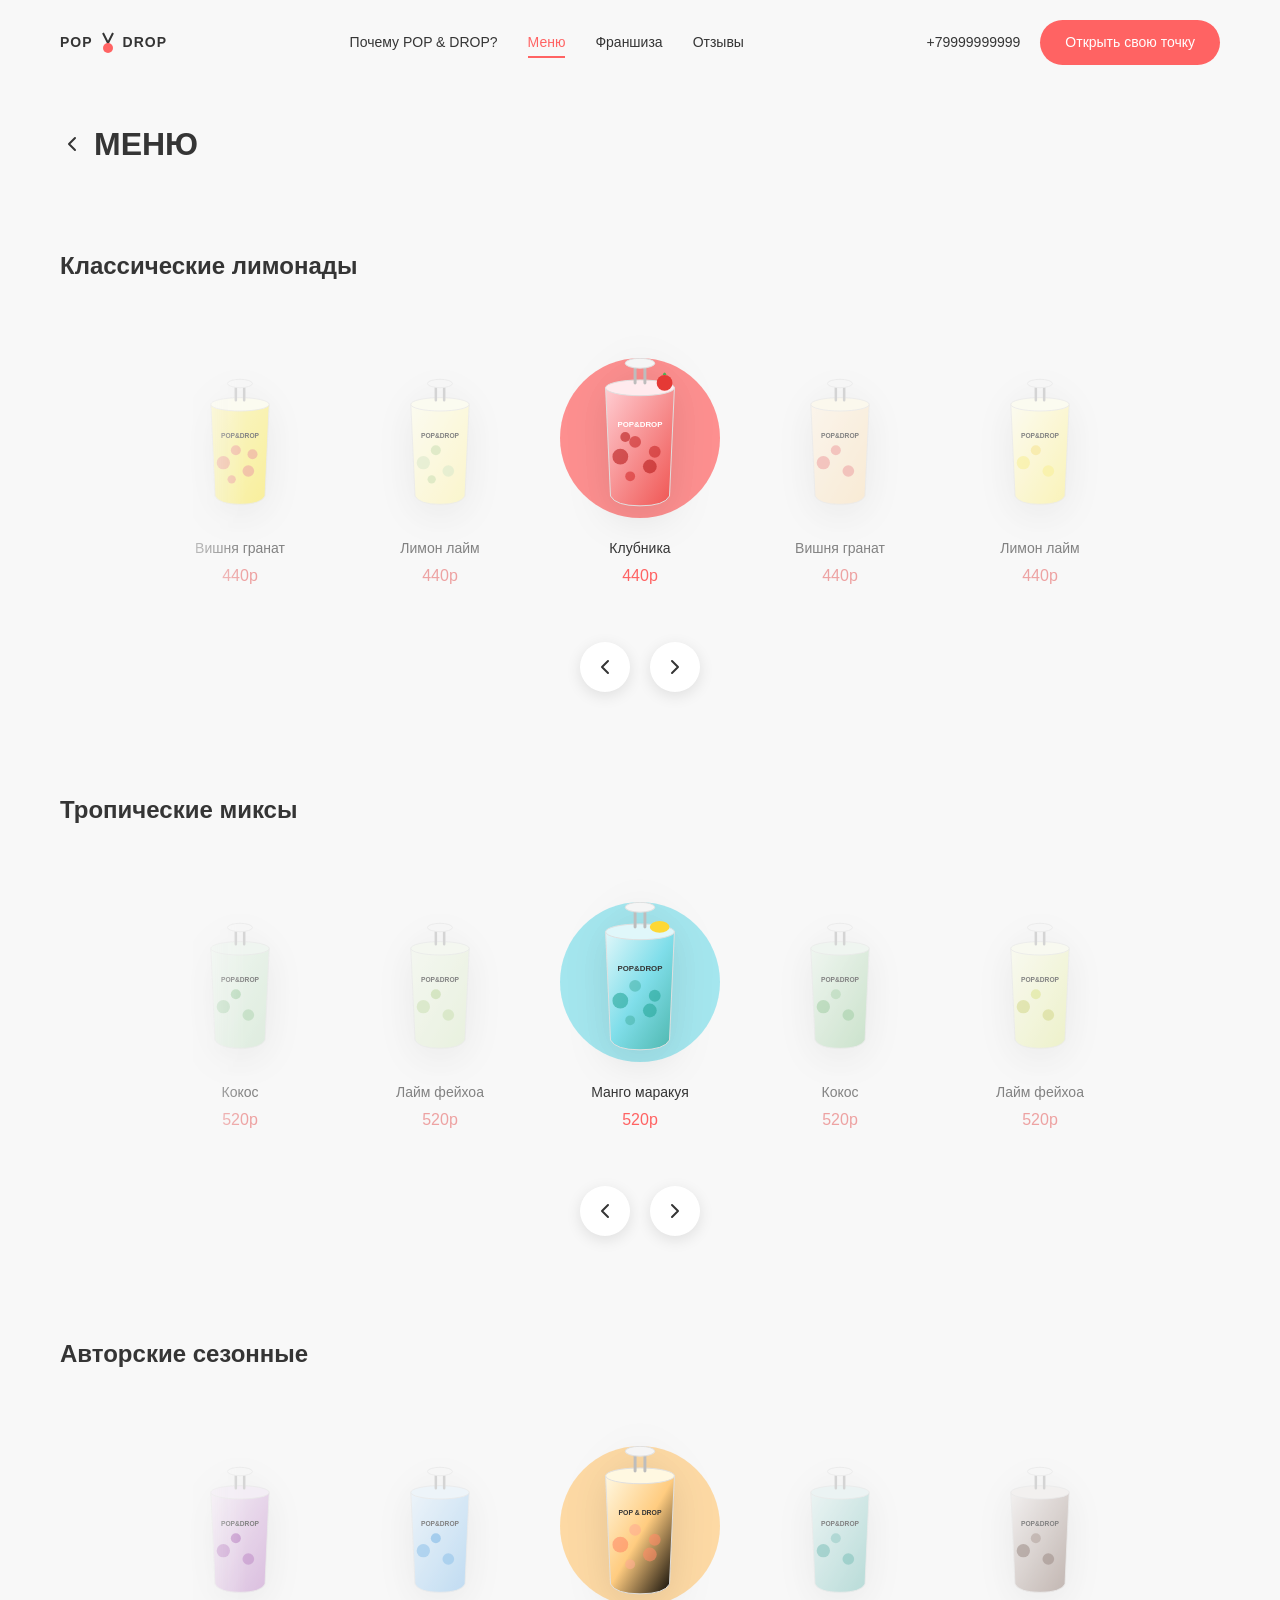
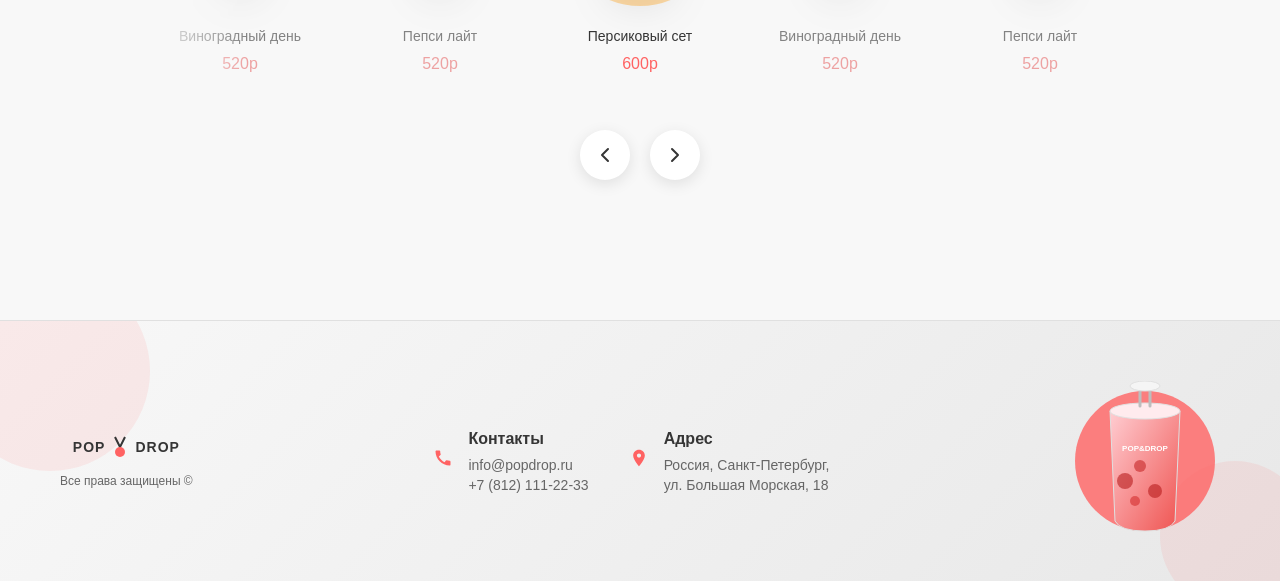
==== commit ec98cab1: "Update menu.html" ====
--- a/menu.html
+++ b/menu.html
@@ -570,3 +570,6 @@
     <script src="menu-script.js"></script>
 </body>
 </html>
+
+<script src="supabase-config.js"></script>
+<script src="menu-script.js"></script>
--- a/menu-styles.css
+++ b/menu-styles.css
@@ -1,240 +1,662 @@
-/* Menu page base */
+/* Menu Page Specific Styles */
+
+/* ==================== HEADER FIX ==================== */
+.header {
+    padding: 20px 0;
+    position: fixed;
+    top: 0;
+    left: 0;
+    right: 0;
+    z-index: 1000;
+    background: #F8F8F8;
+}
+
+.header-container {
+    max-width: 1200px;
+    margin: 0 auto;
+    padding: 0 20px;
+    display: flex;
+    align-items: center;
+    justify-content: space-between;
+}
+
+.logo {
+    display: flex;
+    align-items: center;
+    gap: 5px;
+    text-decoration: none;
+    transition: transform 0.3s ease;
+}
+
+.logo:hover {
+    transform: scale(1.05);
+}
+
+.logo-text {
+    font-weight: 800;
+    font-size: 14px;
+    letter-spacing: 1px;
+    color: #353535;
+}
+
+.logo-icon {
+    width: 20px;
+    height: 30px;
+}
+
+.nav {
+    display: flex;
+    align-items: center;
+    gap: 30px;
+}
+
+.nav a {
+    text-decoration: none;
+    color: #353535;
+    font-size: 14px;
+    font-weight: 300;
+    transition: color 0.3s ease;
+    position: relative;
+}
+
+.nav a::after {
+    content: '';
+    position: absolute;
+    bottom: -5px;
+    left: 0;
+    width: 0;
+    height: 2px;
+    background-color: #FF6363;
+    transition: width 0.3s ease;
+}
+
+.nav a:hover::after,
+.nav a.active::after {
+    width: 100%;
+}
+
+.nav a:hover,
+.nav a.active {
+    color: #FF6363;
+}
+
+.header-right {
+    display: flex;
+    align-items: center;
+    gap: 20px;
+}
+
+.phone {
+    font-size: 14px;
+    color: #353535;
+    text-decoration: none;
+    transition: color 0.3s ease;
+}
+
+.phone:hover {
+    color: #FF6363;
+}
+
+.btn {
+    display: inline-block;
+    padding: 12px 25px;
+    border-radius: 25px;
+    font-size: 14px;
+    font-weight: 300;
+    text-decoration: none;
+    cursor: pointer;
+    border: none;
+    transition: transform 0.3s ease, box-shadow 0.3s ease;
+    font-family: inherit;
+}
+
+.btn:hover {
+    transform: translateY(-2px);
+    box-shadow: 0 5px 20px rgba(0, 0, 0, 0.15);
+}
+
+.btn-primary {
+    background-color: #FF6363;
+    color: white;
+}
+
+.btn-primary:hover {
+    background-color: #ff4a4a;
+}
+
+/* Menu Page Header */
 .menu-page-header {
-  padding: 120px 0 30px;
+    padding: 120px 0 40px;
 }
 
 .back-link {
-  display: inline-flex;
-  align-items: center;
-  gap: 10px;
-  font-weight: 800;
-  font-size: 42px;
-  color: #353535;
-  text-decoration: none;
-  transition: color 0.25s ease, transform 0.25s ease;
+    display: inline-flex;
+    align-items: center;
+    gap: 10px;
+    font-family: 'SF Pro', -apple-system, BlinkMacSystemFont, sans-serif;
+    font-weight: 800;
+    font-size: 32px;
+    color: #353535;
+    text-decoration: none;
+    transition: all 0.3s ease;
 }
 
 .back-link:hover {
-  color: #ff6363;
-  transform: translateX(-4px);
-}
-
-/* Dynamic menu */
-.menu-dynamic {
-  max-width: 1200px;
-  margin: 0 auto;
-  padding: 10px 20px 60px;
-}
-
-.menu-group {
-  margin: 30px 0 64px;
-}
-
-.menu-group-title {
-  font-size: 44px;
-  line-height: 1.1;
-  font-weight: 800;
-  margin: 0 0 24px;
-  color: #353535;
-}
-
-.menu-grid-db {
-  display: grid;
-  grid-template-columns: repeat(auto-fill, minmax(180px, 1fr));
-  gap: 20px;
-}
-
-.drink-db-card {
-  background: #ffffff;
-  border-radius: 18px;
-  border: 1px solid #f0f0f0;
-  padding: 18px 14px;
-  text-align: center;
-  transition: transform 0.2s ease, box-shadow 0.2s ease, border-color 0.2s ease;
-}
-
-.drink-db-card:hover {
-  transform: translateY(-3px);
-  border-color: rgba(255, 99, 99, 0.45);
-  box-shadow: 0 10px 24px rgba(0, 0, 0, 0.08);
-}
-
-.drink-db-circle {
-  width: 74px;
-  height: 74px;
-  border-radius: 50%;
-  margin: 0 auto 12px;
-  opacity: 0.9;
-}
-
-.drink-db-card h3 {
-  margin: 0 0 8px;
-  font-size: 16px;
-  font-weight: 700;
-  color: #353535;
-}
-
-.drink-db-card p {
-  margin: 0;
-  font-size: 22px;
-  font-weight: 700;
-  color: #ff6363;
-}
-
-.menu-loading,
-.menu-empty,
-.menu-error {
-  background: #fff;
-  border-radius: 14px;
-  border: 1px solid #efefef;
-  padding: 16px;
-  color: #353535;
-  font-size: 15px;
-}
-
-.menu-error {
-  border-color: #ffd5d5;
-  color: #d64c4c;
-}
-
-/* Bubbles */
+    color: #FF6363;
+    transform: translateX(-5px);
+}
+
+.back-link svg {
+    transition: transform 0.3s ease;
+}
+
+.back-link:hover svg {
+    transform: translateX(-5px);
+}
+
+.back-link:hover svg path {
+    stroke: #FF6363;
+}
+
+/* Menu Category */
+.menu-category {
+    padding: 40px 0 60px;
+}
+
+.category-title {
+    font-family: 'SF Pro', -apple-system, BlinkMacSystemFont, sans-serif;
+    font-weight: 700;
+    font-size: 24px;
+    color: #353535;
+    margin-bottom: 40px;
+}
+
+/* Carousel */
+.carousel-wrapper {
+    position: relative;
+}
+
+.carousel {
+    position: relative;
+    overflow: hidden;
+    padding: 34px 0 24px;
+    -webkit-mask-image: linear-gradient(
+        to right,
+        rgba(0, 0, 0, 0) 0%,
+        rgba(0, 0, 0, 0) 7%,
+        rgba(0, 0, 0, 1) 16%,
+        rgba(0, 0, 0, 1) 100%
+    );
+    mask-image: linear-gradient(
+        to right,
+        rgba(0, 0, 0, 0) 0%,
+        rgba(0, 0, 0, 0) 7%,
+        rgba(0, 0, 0, 1) 16%,
+        rgba(0, 0, 0, 1) 100%
+    );
+}
+
+.carousel-track {
+    display: flex;
+    justify-content: center;
+    align-items: flex-end;
+    gap: 20px;
+    transition: transform 0.72s cubic-bezier(0.16, 1, 0.3, 1);
+    will-change: transform;
+}
+
+/* Drink Card */
+.drink-card {
+    position: relative;
+    display: flex;
+    flex-direction: column;
+    align-items: center;
+    min-width: 180px;
+    opacity: 0.6;
+    filter: grayscale(0.2);
+    transform: translate3d(0, 0, 0);
+    transition: opacity 0.45s ease, filter 0.45s ease;
+    cursor: pointer;
+    will-change: opacity, filter;
+    backface-visibility: hidden;
+}
+
+.drink-card:hover {
+    opacity: 0.85;
+    filter: grayscale(0.08);
+}
+
+.drink-card .drink-circle {
+    position: absolute;
+    width: 120px;
+    height: 120px;
+    border-radius: 50%;
+    top: 20px;
+    left: 50%;
+    transform: translateX(-50%);
+    opacity: 0;
+    transition: all 0.4s ease;
+    z-index: 0;
+}
+
+.drink-card:hover .drink-circle,
+.drink-card.active .drink-circle {
+    opacity: 0.7;
+    left: 50%;
+    transform: translateX(-50%);
+}
+
+.drink-card.active .drink-circle {
+    width: 160px;
+    height: 160px;
+    top: 0;
+}
+
+.drink-card.active {
+    opacity: 1;
+    filter: none;
+}
+
+.drink-card.active .cup-svg {
+    width: 118px;
+    height: 158px;
+    animation: activeCupFloat 2.6s ease-in-out infinite;
+}
+
+.cup-svg {
+    width: 100px;
+    height: 140px;
+    position: relative;
+    z-index: 1;
+    transition: filter 0.4s ease;
+    filter: drop-shadow(0 10px 20px rgba(0,0,0,0.1));
+}
+
+.drink-card:hover .cup-svg {
+    filter: drop-shadow(0 14px 28px rgba(0,0,0,0.13));
+}
+
+.drink-name {
+    font-family: 'SF Pro', -apple-system, BlinkMacSystemFont, sans-serif;
+    font-weight: 400;
+    font-size: 14px;
+    color: #353535;
+    margin-top: 15px;
+    text-align: center;
+    transition: color 0.3s ease;
+}
+
+.drink-price {
+    font-family: 'SF Pro', -apple-system, BlinkMacSystemFont, sans-serif;
+    font-weight: 500;
+    font-size: 16px;
+    color: #FF6363;
+    margin-top: 5px;
+    transition: transform 0.3s ease;
+}
+
+.drink-card:hover .drink-price {
+    transform: none;
+}
+
+@keyframes activeCupFloat {
+    0%, 100% {
+        transform: translateY(0);
+    }
+    50% {
+        transform: translateY(-6px);
+    }
+}
+
+/* Carousel Navigation */
+.carousel-nav {
+    display: flex;
+    justify-content: center;
+    gap: 20px;
+    margin-top: 30px;
+}
+
+.carousel-btn {
+    width: 50px;
+    height: 50px;
+    border-radius: 50%;
+    border: none;
+    background: #fff;
+    box-shadow: 0 4px 15px rgba(0,0,0,0.1);
+    cursor: pointer;
+    display: flex;
+    align-items: center;
+    justify-content: center;
+    transition: all 0.3s ease;
+}
+
+.carousel-btn:hover {
+    background: #FF6363;
+    transform: scale(1.1);
+    box-shadow: 0 6px 20px rgba(255, 99, 99, 0.3);
+}
+
+.carousel-btn:hover svg path {
+    stroke: #fff;
+}
+
+.carousel-btn:active {
+    transform: scale(0.95);
+}
+
+/* Bubble Animation in cups */
+.bubble {
+    animation: bubbleFloat 3s ease-in-out infinite;
+}
+
+.bubble:nth-child(odd) {
+    animation-delay: 0.5s;
+}
+
+.bubble:nth-child(even) {
+    animation-delay: 1s;
+}
+
+@keyframes bubbleFloat {
+    0%, 100% {
+        transform: translateY(0);
+    }
+    50% {
+        transform: translateY(-5px);
+    }
+}
+
+/* Background bubbles */
 .bubble-bg {
-  animation: float-up-bg linear infinite;
+    animation: float-up-bg linear infinite;
 }
 
 @keyframes float-up-bg {
-  0% {
-    transform: translateY(100vh) scale(0);
+    0% {
+        transform: translateY(100vh) scale(0);
+        opacity: 0;
+    }
+    10% {
+        opacity: 0.6;
+    }
+    90% {
+        opacity: 0.6;
+    }
+    100% {
+        transform: translateY(-100px) scale(1);
+        opacity: 0;
+    }
+}
+
+/* Footer */
+.footer {
+    background: linear-gradient(135deg, #F8F8F8 0%, #E8E8E8 100%);
+    padding: 60px 0 40px;
+    position: relative;
+    overflow: hidden;
+    margin-top: 80px;
+}
+
+.footer-decor {
+    position: absolute;
+    top: 0;
+    left: 0;
+    right: 0;
+    bottom: 0;
+    pointer-events: none;
+}
+
+.footer-blob {
+    position: absolute;
+    border-radius: 50%;
+    background: rgba(255, 99, 99, 0.1);
+    animation: float 6s ease-in-out infinite;
+}
+
+.blob1 {
+    width: 200px;
+    height: 200px;
+    top: -50px;
+    left: -50px;
+    animation-delay: 0s;
+}
+
+.blob2 {
+    width: 150px;
+    height: 150px;
+    bottom: -30px;
+    right: -30px;
+    animation-delay: 2s;
+}
+
+@keyframes float {
+    0%, 100% {
+        transform: translateY(0px);
+    }
+    50% {
+        transform: translateY(-20px);
+    }
+}
+
+.footer-container {
+    max-width: 1200px;
+    margin: 0 auto;
+    padding: 0 20px;
+    display: flex;
+    justify-content: space-between;
+    align-items: center;
+    position: relative;
+    z-index: 1;
+}
+
+.footer-logo {
+    display: flex;
+    flex-direction: column;
+    align-items: center;
+    gap: 10px;
+    text-align: center;
+}
+
+.footer-logo svg {
+    transition: transform 0.3s ease;
+}
+
+.footer-logo:hover svg {
+    transform: scale(1.05);
+}
+
+.copyright {
+    font-size: 12px;
+    color: #666;
+    margin: 0;
+}
+
+.footer-contacts {
+    display: flex;
+    gap: 40px;
+}
+
+.footer-section {
+    display: flex;
+    align-items: center;
+    gap: 15px;
+}
+
+.footer-section h4 {
+    font-family: 'SF Pro', -apple-system, BlinkMacSystemFont, sans-serif;
+    font-weight: 600;
+    font-size: 16px;
+    color: #353535;
+    margin: 0 0 5px 0;
+}
+
+.footer-section p {
+    font-size: 14px;
+    color: #666;
+    margin: 0;
+    line-height: 1.4;
+}
+
+.footer-icon {
+    flex-shrink: 0;
+}
+
+.footer-drink {
+    position: relative;
+    width: 150px;
+    display: flex;
+    justify-content: center;
+    align-items: center;
+}
+
+.footer-drink-circle {
+    position: absolute;
+    width: 140px;
+    height: 140px;
+    background: #FF6363;
+    border-radius: 50%;
+    top: 10px;
+    right: 5px;
+    opacity: 0.8;
+    animation: pulse 3s ease-in-out infinite;
+}
+
+.footer-cup-svg {
+    width: 120px;
+    height: 160px;
+    position: relative;
+    z-index: 1;
+}
+
+@keyframes pulse {
+    0%, 100% {
+        transform: scale(1);
+        opacity: 0.8;
+    }
+    50% {
+        transform: scale(1.05);
+        opacity: 0.6;
+    }
+}
+
+/* Responsive Footer */
+@media (max-width: 768px) {
+    .footer-container {
+        flex-direction: column;
+        gap: 40px;
+        text-align: center;
+    }
+    
+    .footer-contacts {
+        flex-direction: column;
+        gap: 30px;
+    }
+    
+    .footer-section {
+        justify-content: center;
+    }
+    
+    .footer-drink {
+        display: none;
+    }
+}
+
+/* Page Transition */
+.page-transition {
+    position: fixed;
+    top: 0;
+    left: 0;
+    width: 100%;
+    height: 100%;
+    background: #FF6363;
+    z-index: 9999;
+    transform: translateY(100%);
+    transition: transform 0.5s cubic-bezier(0.4, 0, 0.2, 1);
+}
+
+.page-transition.active {
+    transform: translateY(0);
+}
+
+/* Fade in animation */
+.fade-in {
     opacity: 0;
-  }
-  10% {
-    opacity: 0.6;
-  }
-  90% {
-    opacity: 0.6;
-  }
-  100% {
-    transform: translateY(-100px) scale(1);
-    opacity: 0;
-  }
-}
-
-/* Keep your existing header look */
-.header {
-  padding: 20px 0;
-  position: fixed;
-  inset: 0 0 auto 0;
-  z-index: 1000;
-  background: #f8f8f8;
-}
-
-.header-container {
-  max-width: 1200px;
-  margin: 0 auto;
-  padding: 0 20px;
-  display: flex;
-  align-items: center;
-  justify-content: space-between;
-}
-
-.logo {
-  display: flex;
-  align-items: center;
-  gap: 5px;
-  text-decoration: none;
-}
-
-.logo-text {
-  font-weight: 800;
-  font-size: 14px;
-  letter-spacing: 1px;
-  color: #353535;
-}
-
-.logo-icon {
-  width: 20px;
-  height: 30px;
-}
-
-.nav {
-  display: flex;
-  align-items: center;
-  gap: 30px;
-}
-
-.nav a {
-  text-decoration: none;
-  color: #353535;
-  font-size: 14px;
-  font-weight: 300;
-}
-
-.nav a.active,
-.nav a:hover {
-  color: #ff6363;
-}
-
-.header-right {
-  display: flex;
-  align-items: center;
-  gap: 20px;
-}
-
-.phone {
-  font-size: 14px;
-  color: #353535;
-  text-decoration: none;
-}
-
-.btn {
-  display: inline-block;
-  padding: 12px 25px;
-  border-radius: 25px;
-  font-size: 14px;
-  font-weight: 300;
-  text-decoration: none;
-  cursor: pointer;
-  border: none;
-}
-
-.btn-primary {
-  background-color: #ff6363;
-  color: white;
+    transform: translateY(30px);
+    transition: all 0.6s ease-out;
+}
+
+.fade-in.visible {
+    opacity: 1;
+    transform: translateY(0);
 }
 
 /* Responsive */
 @media (max-width: 1024px) {
-  .menu-group-title {
-    font-size: 36px;
-  }
+    .carousel-track {
+        justify-content: center;
+        padding-left: 0;
+    }
+    
+    .drink-card {
+        min-width: 150px;
+    }
 }
 
 @media (max-width: 768px) {
-  .nav {
-    display: none;
-  }
-  .menu-page-header {
-    padding: 96px 0 20px;
-  }
-  .back-link {
-    font-size: 32px;
-  }
-  .menu-group-title {
-    font-size: 30px;
-  }
-  .menu-grid-db {
-    grid-template-columns: repeat(2, minmax(0, 1fr));
-  }
+    .back-link {
+        font-size: 24px;
+    }
+    
+    .category-title {
+        font-size: 20px;
+    }
+    
+    .carousel-track {
+        gap: 15px;
+    }
+    
+    .drink-card {
+        min-width: 120px;
+    }
+    
+    .cup-svg {
+        width: 80px;
+        height: 110px;
+    }
+    
+    .drink-card.active .cup-svg {
+        width: 100px;
+        height: 140px;
+    }
+    
+    .drink-name {
+        font-size: 12px;
+    }
+    
+    .drink-price {
+        font-size: 14px;
+    }
+    
+    .footer-drink {
+        display: none;
+    }
 }
 
 @media (max-width: 480px) {
-  .back-link {
-    font-size: 26px;
-  }
-  .menu-group-title {
-    font-size: 26px;
-  }
-  .menu-grid-db {
-    grid-template-columns: 1fr;
-  }
-}
+    .menu-page-header {
+        padding: 80px 0 20px;
+    }
+    
+    .back-link {
+        font-size: 20px;
+    }
+    
+    .carousel-nav {
+        gap: 15px;
+    }
+    
+    .carousel-btn {
+        width: 40px;
+        height: 40px;
+    }
+}
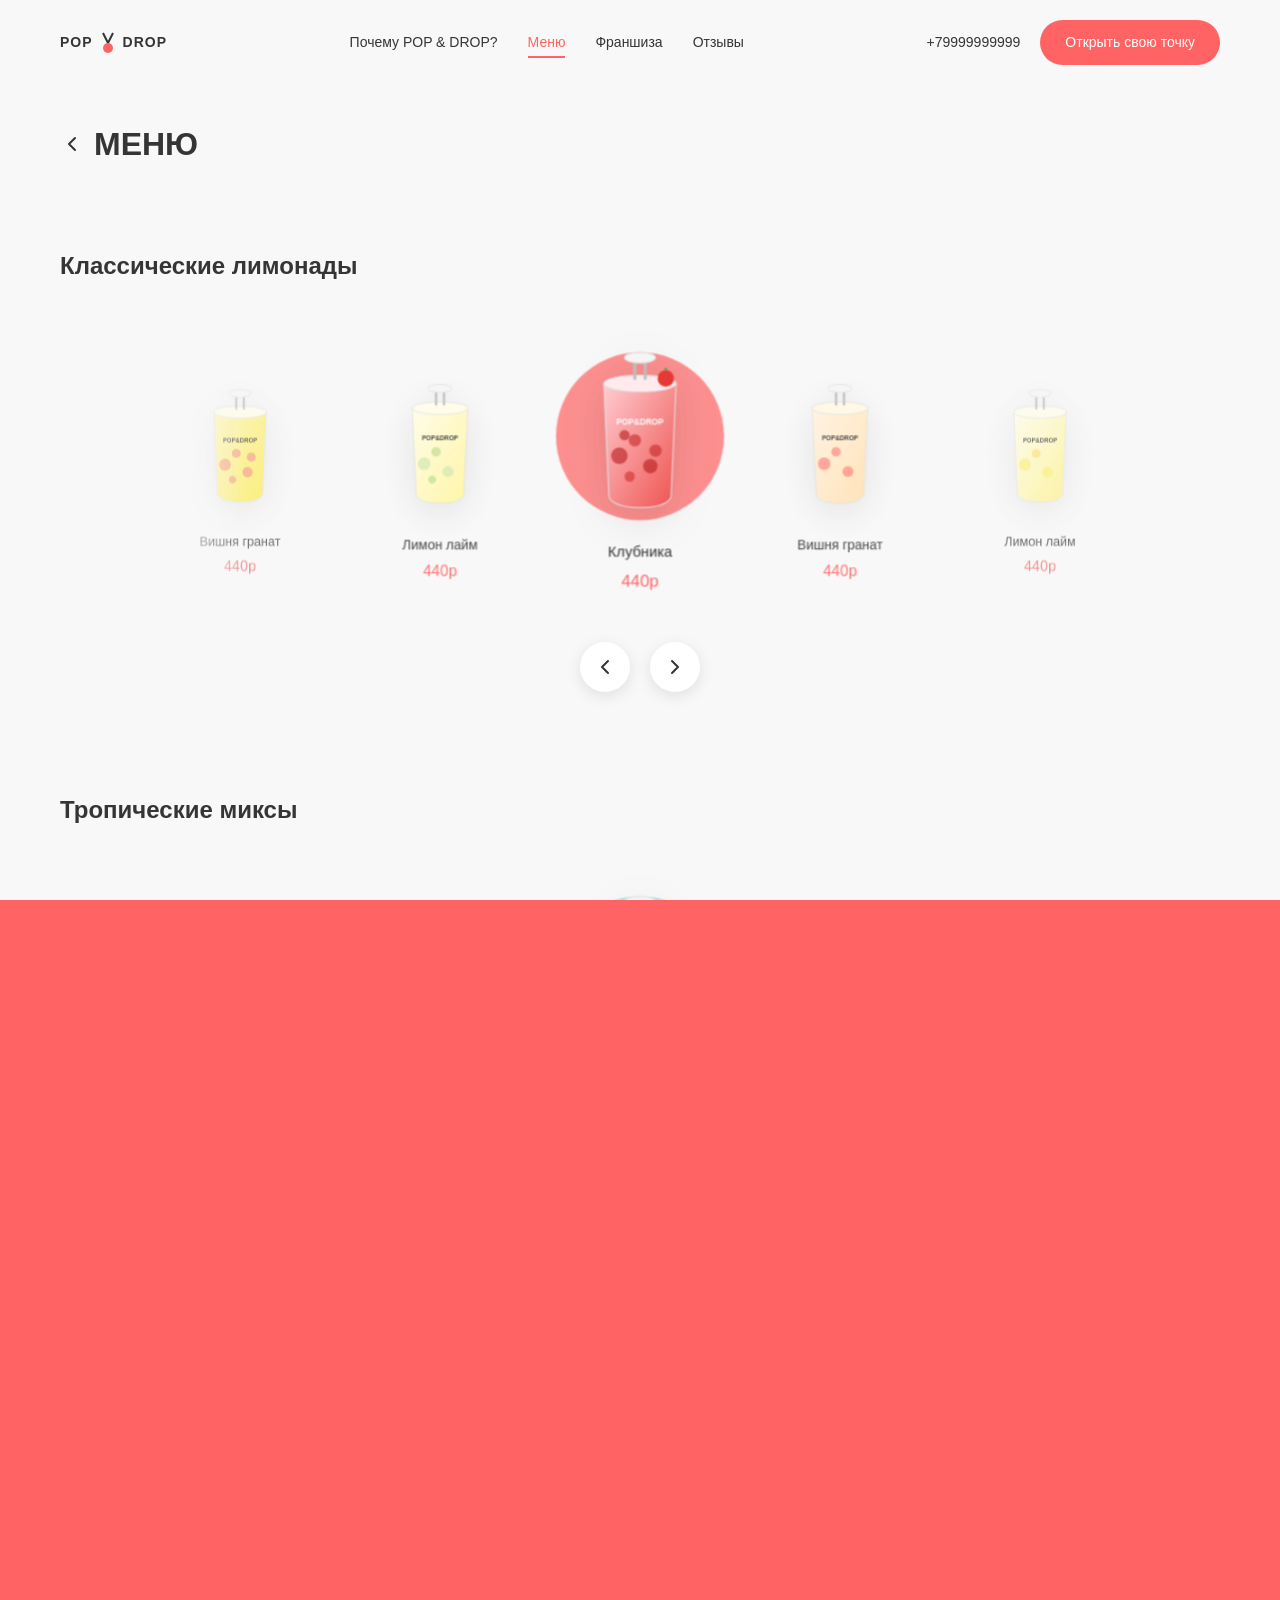
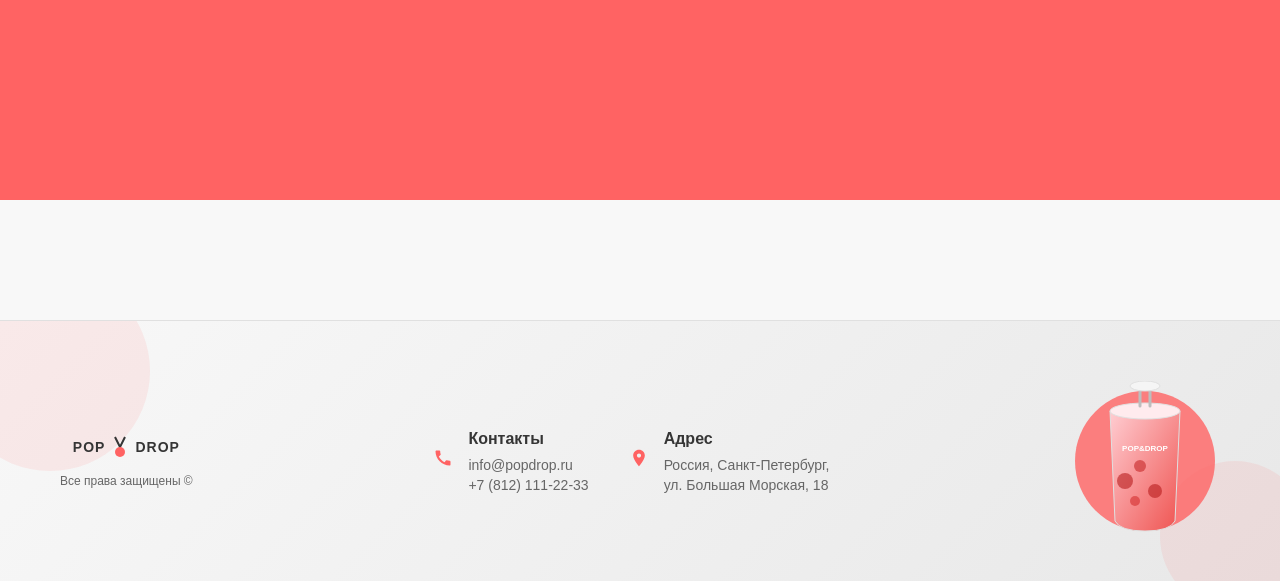
==== commit b4d92ccf: "Update menu.html" ====
--- a/menu.html
+++ b/menu.html
@@ -567,9 +567,9 @@
         </div>
     </footer>
 
+    <script src="supabase-config.js"></script>
     <script src="menu-script.js"></script>
 </body>
 </html>
 
-<script src="supabase-config.js"></script>
-<script src="menu-script.js"></script>
+
